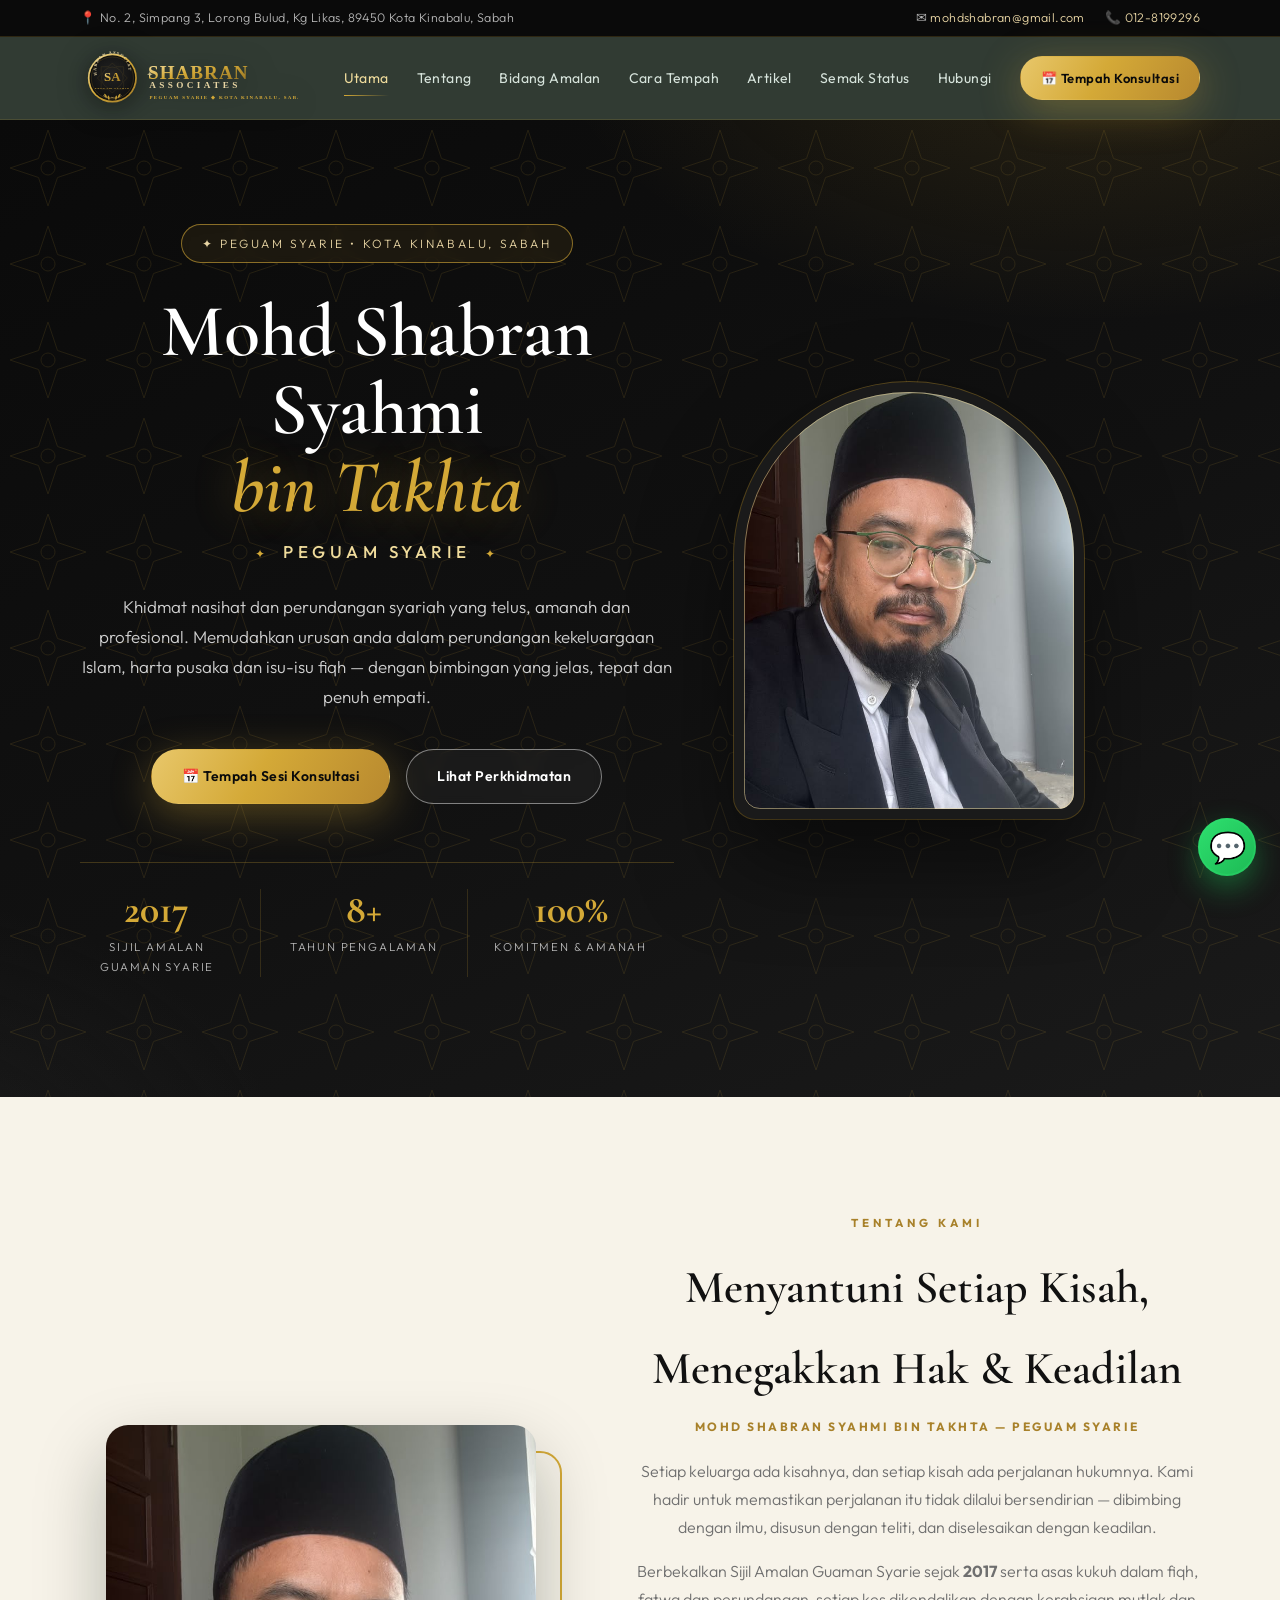
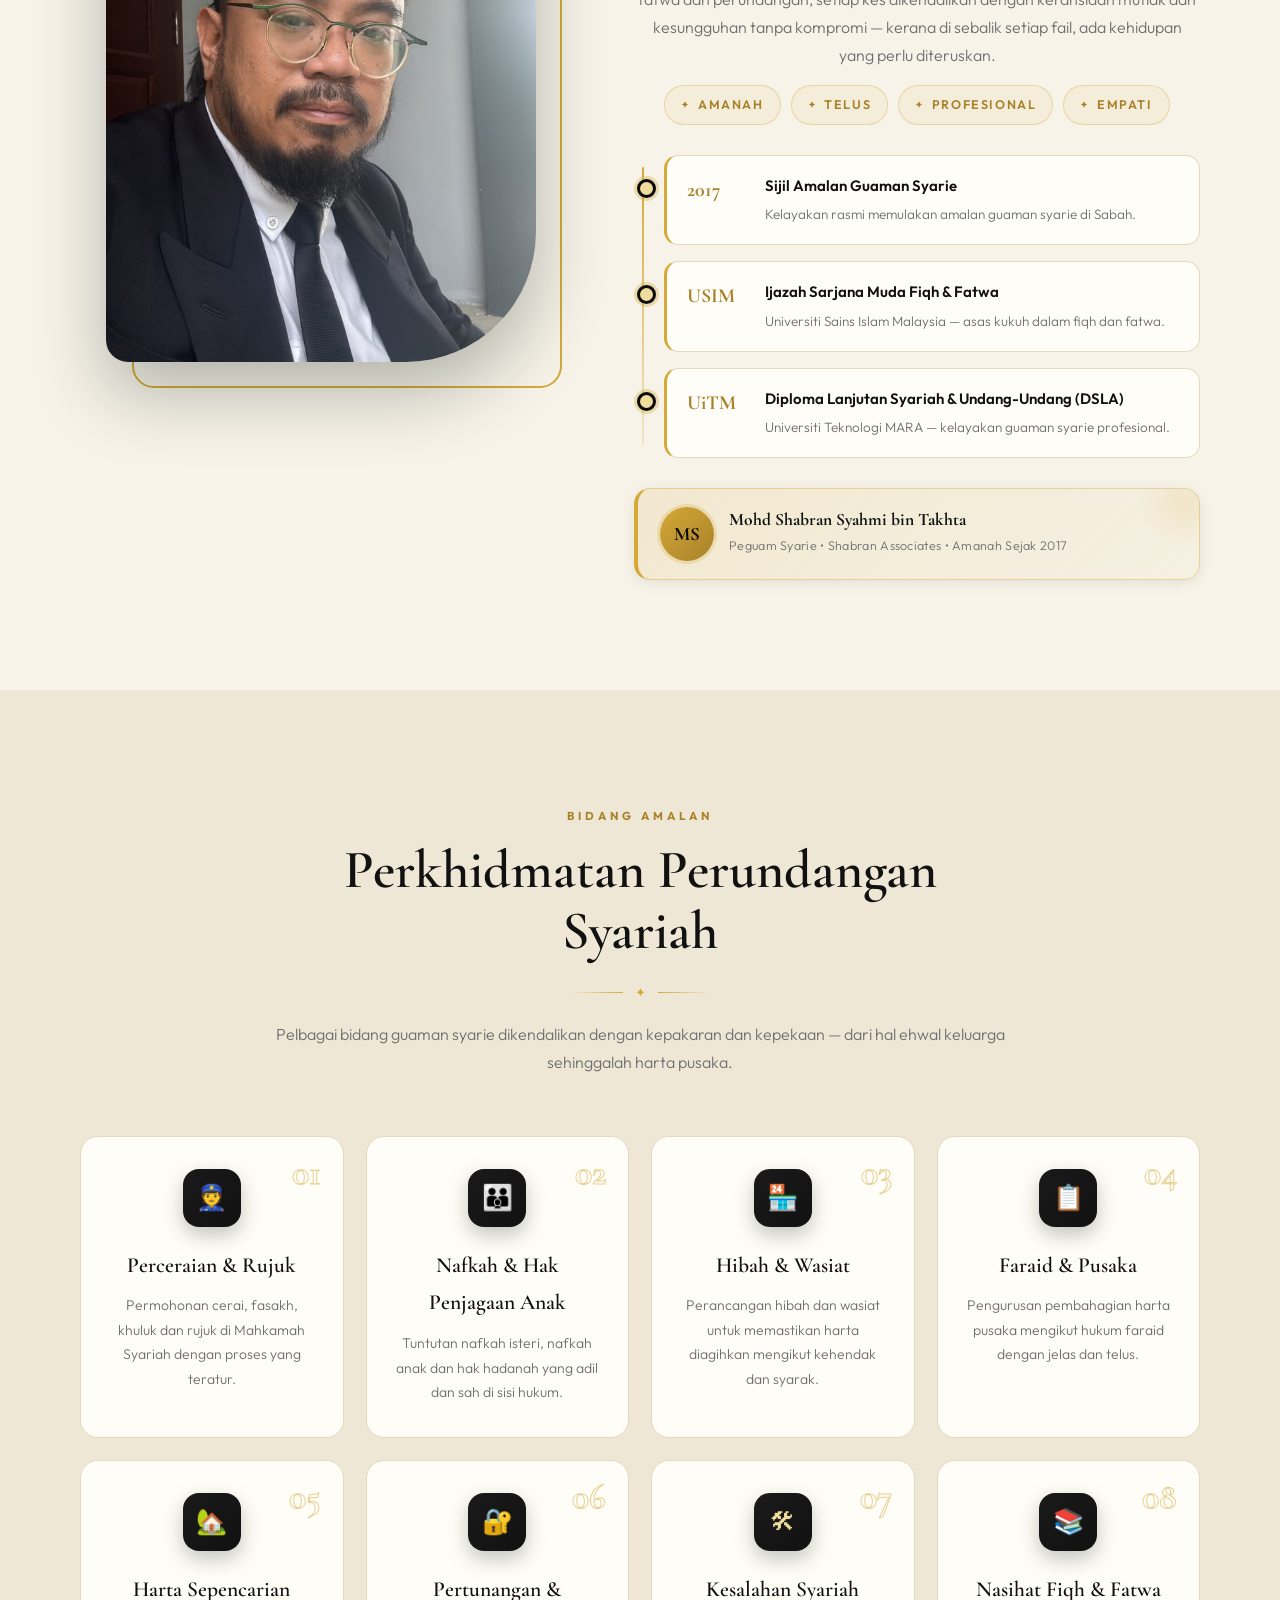
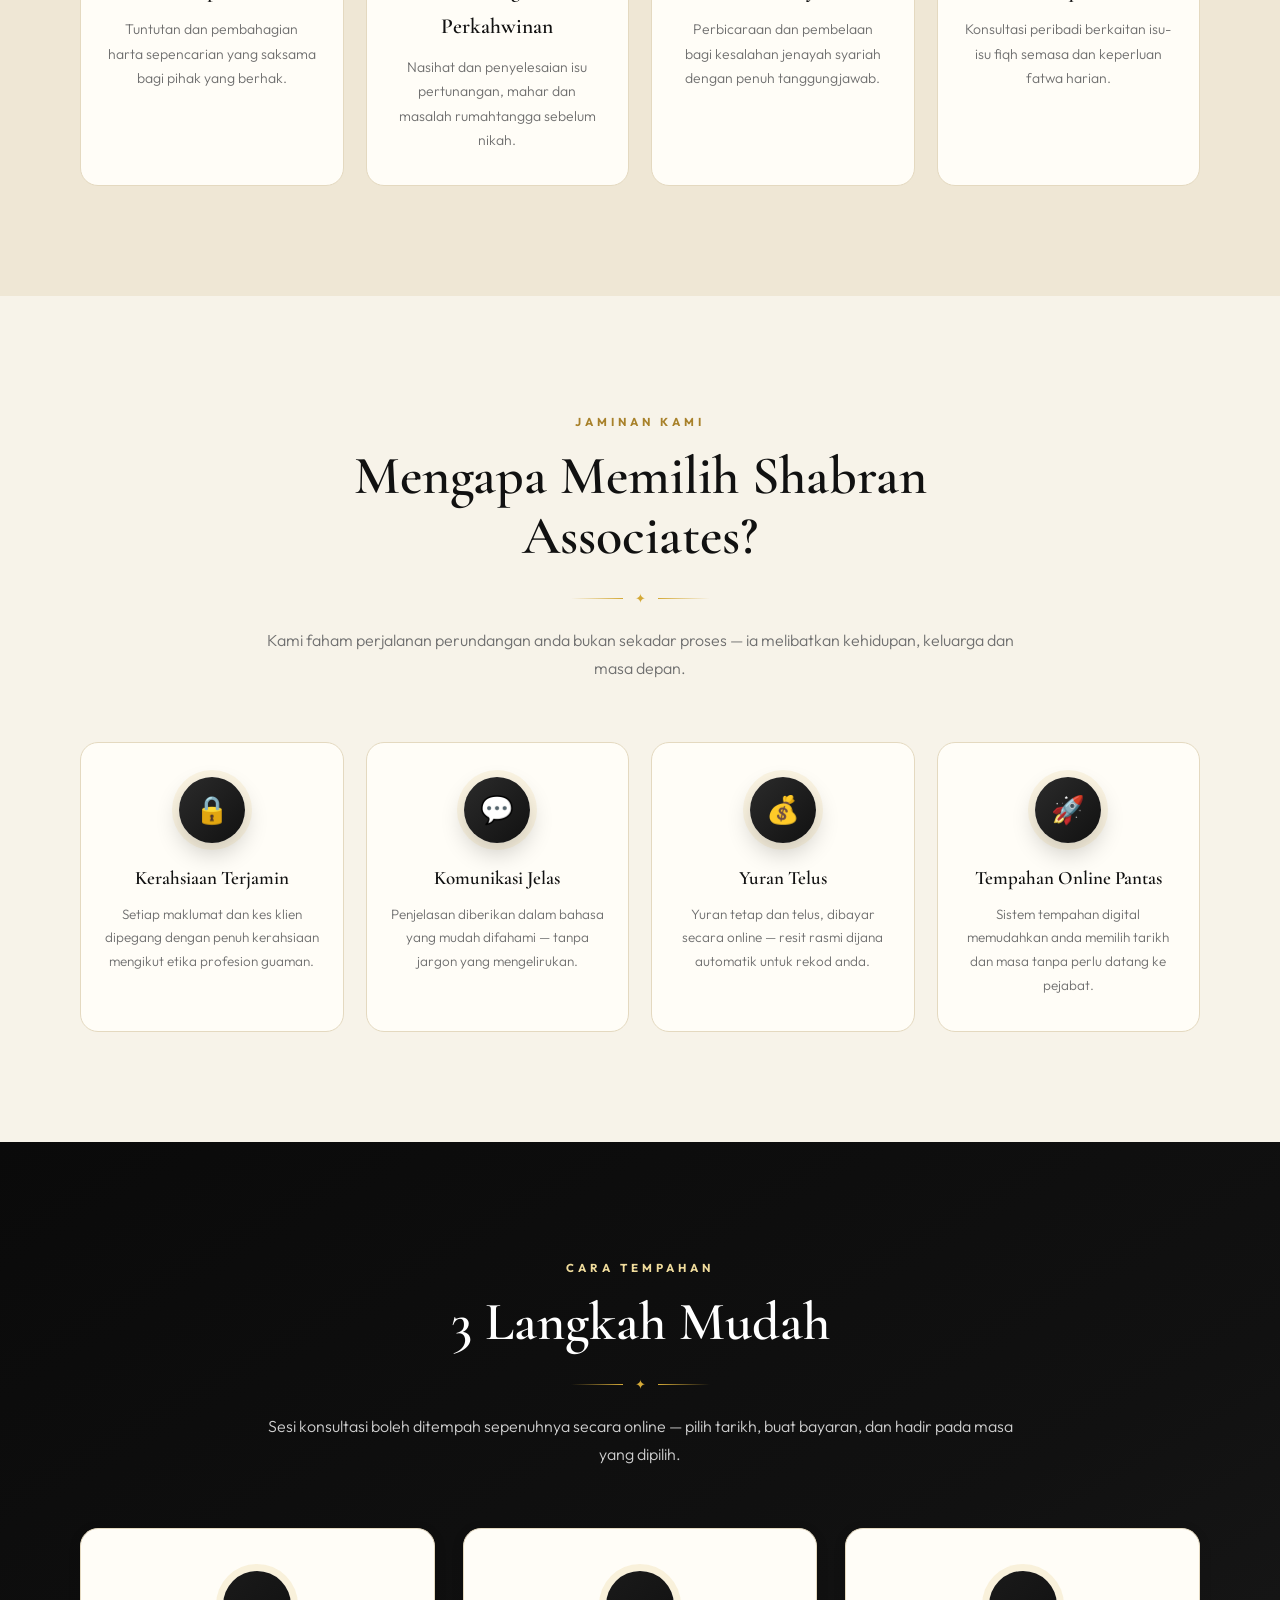
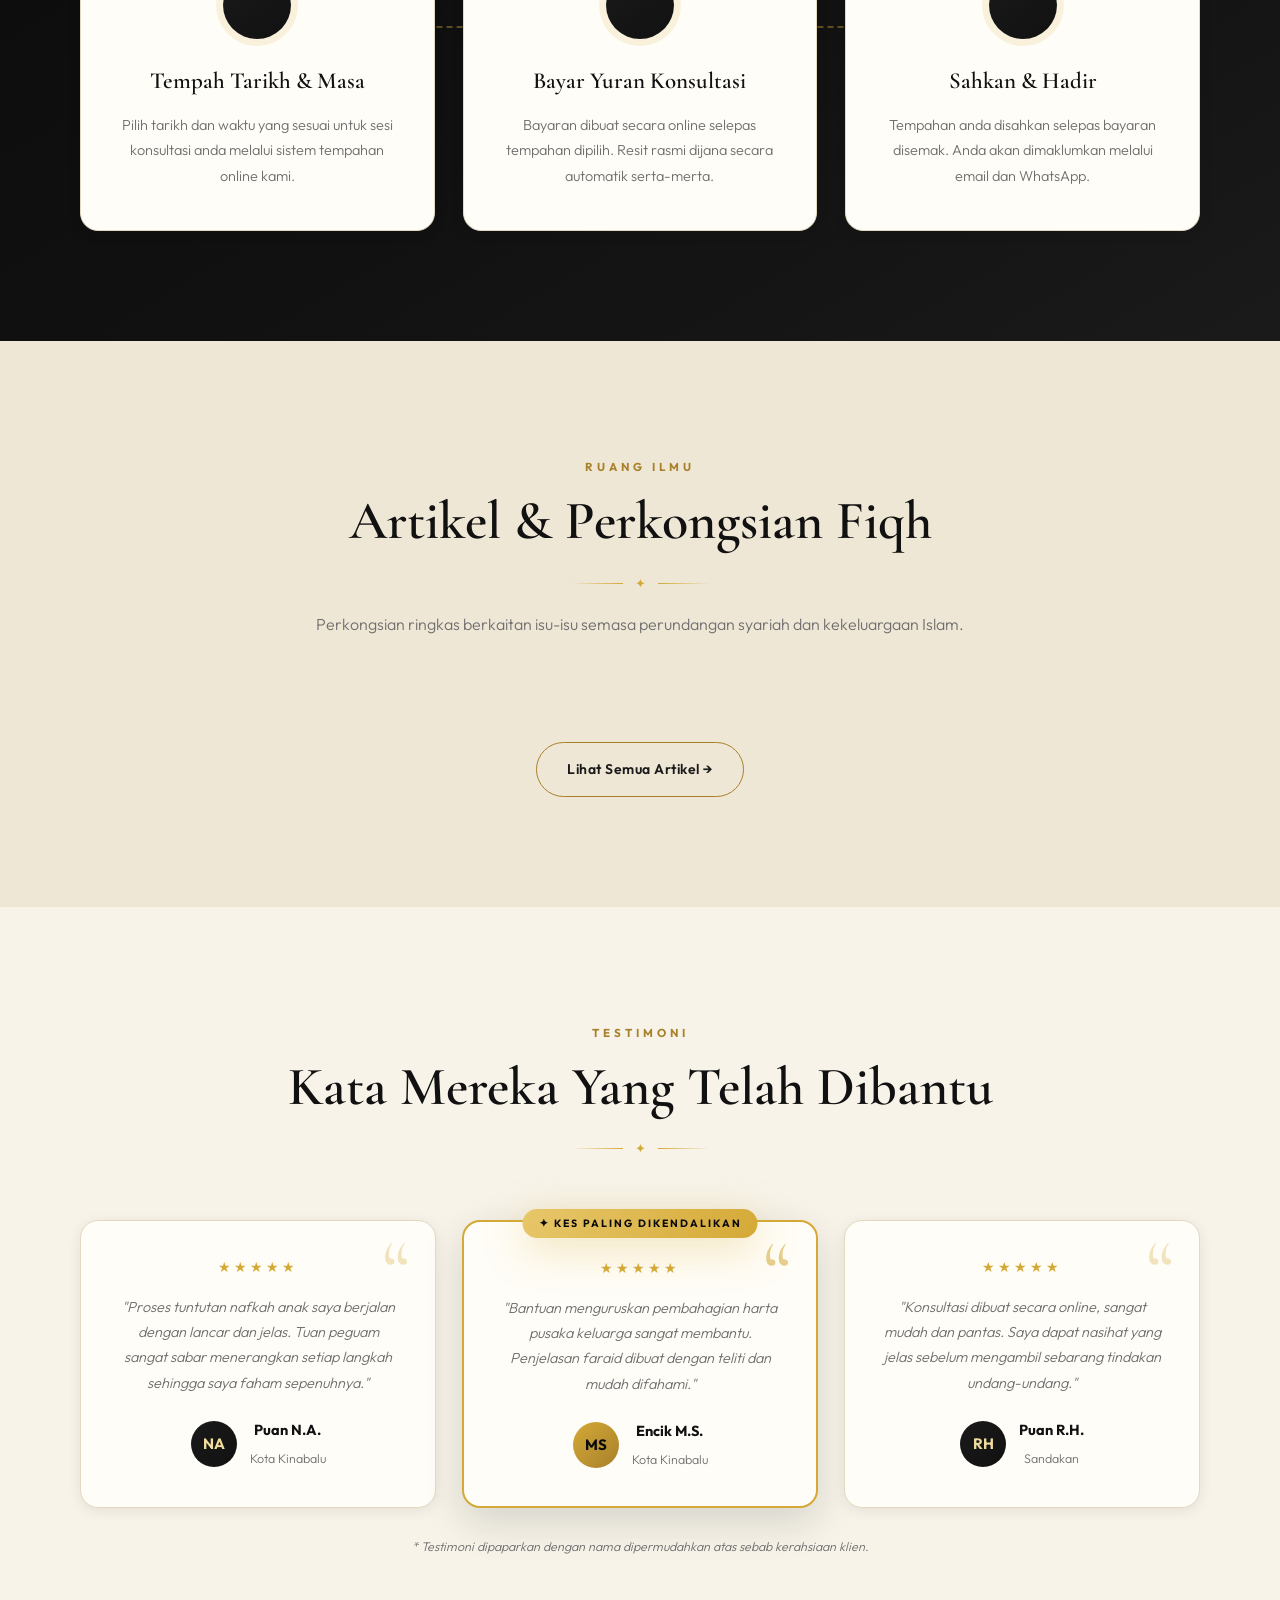
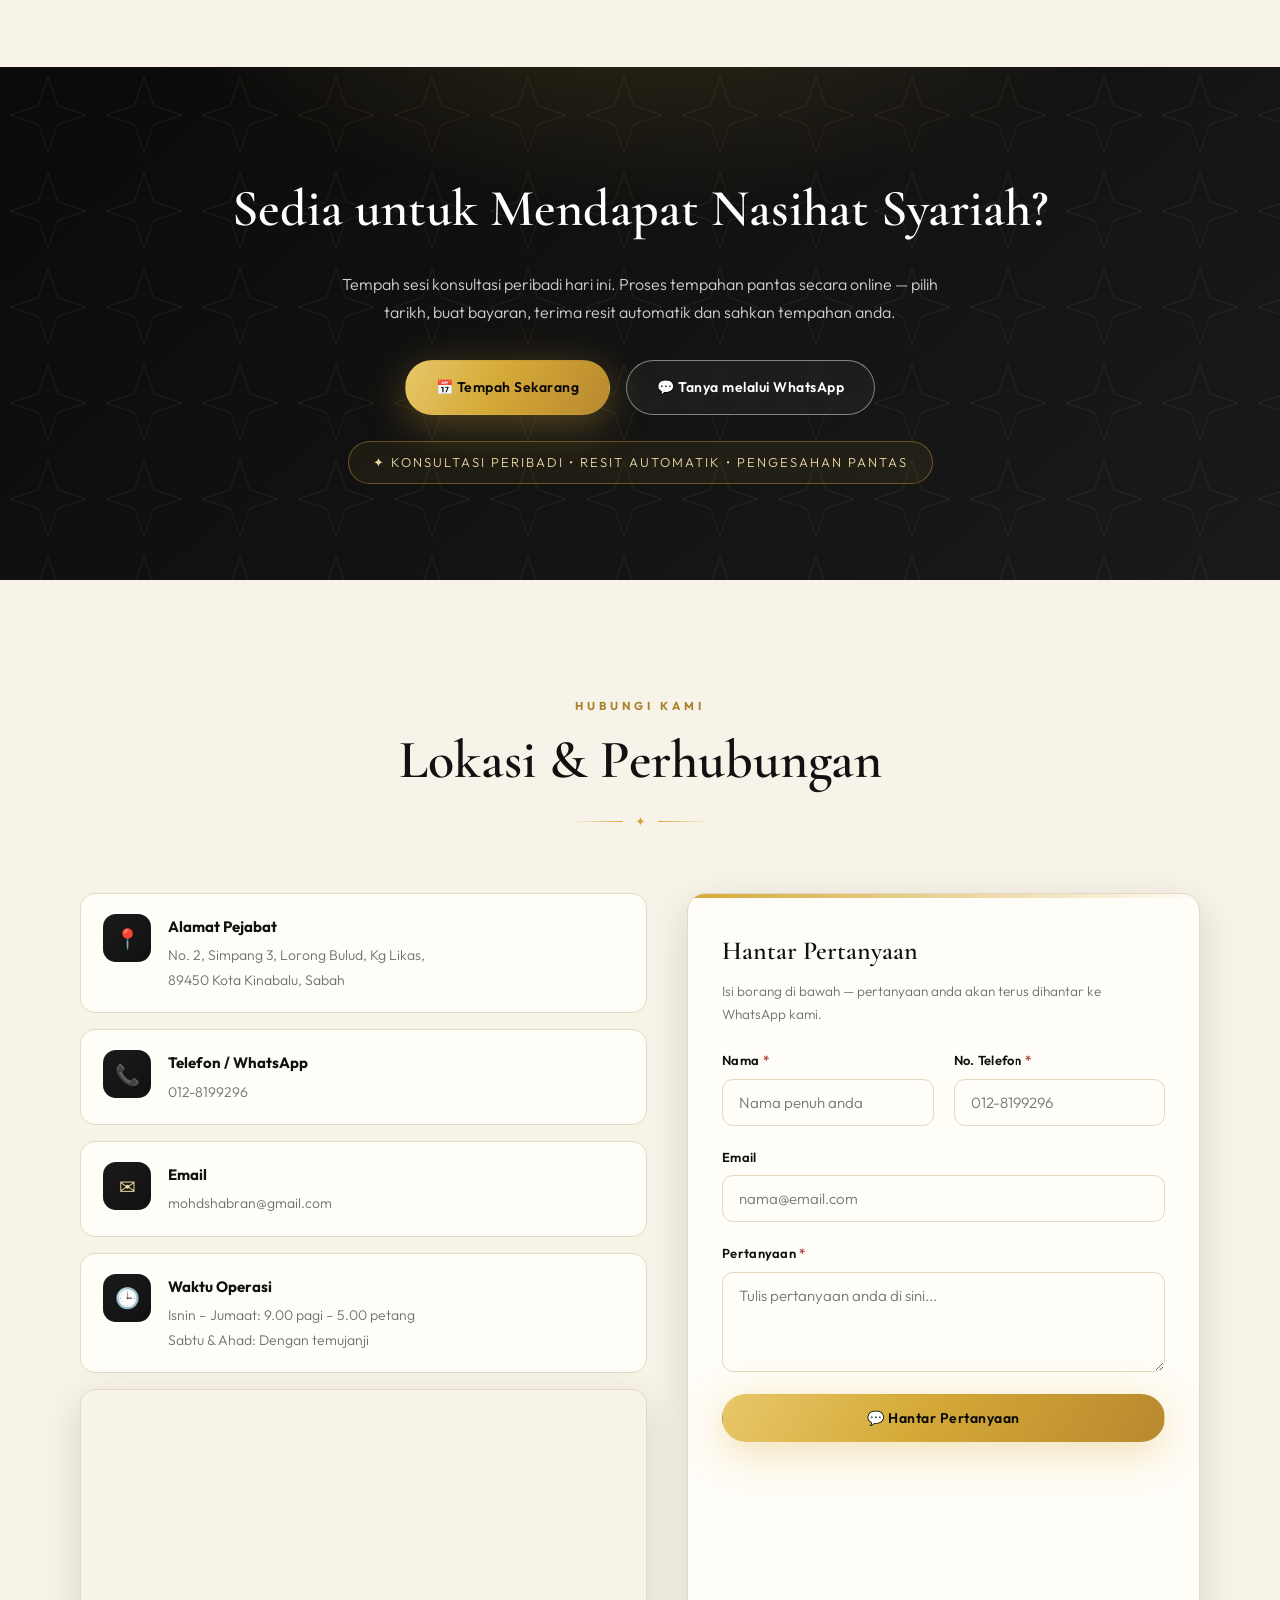
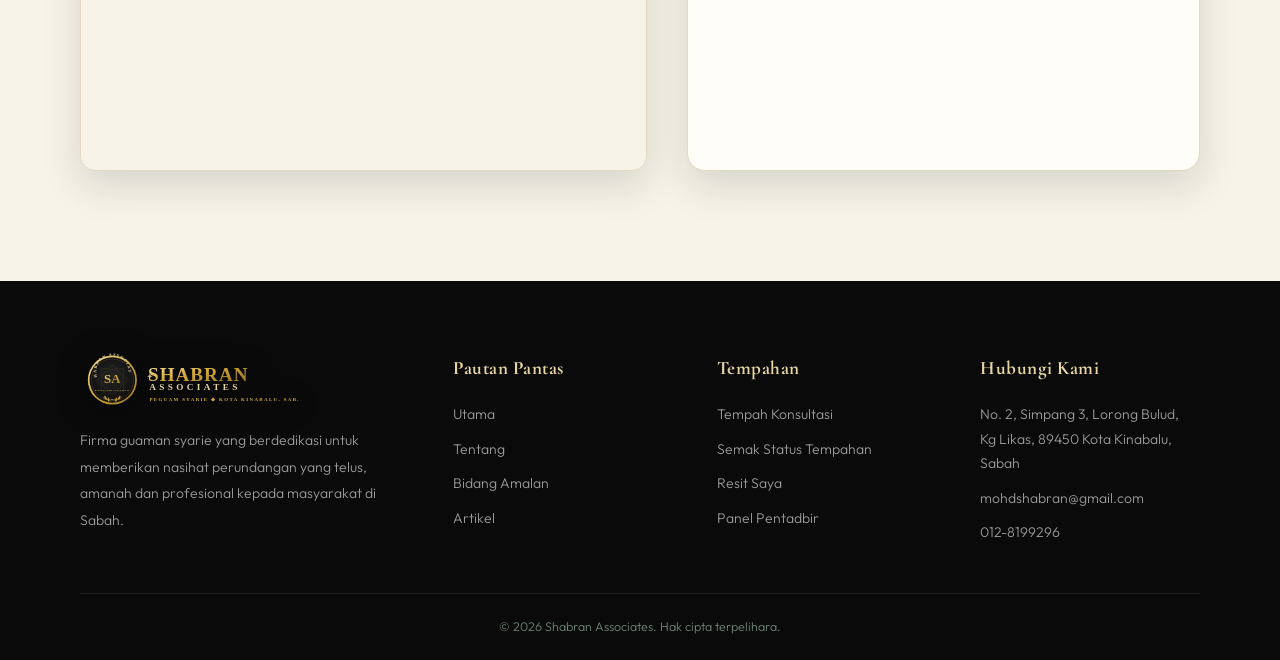
==== index.html @ 1b6da407 "Naikkan versi cache (?v=2045) semua halaman — paksa pelayar muat kod baru (upload gambar, dll)" ====
<!DOCTYPE html>
<html lang="ms">
<head>
<meta charset="UTF-8">
<meta name="viewport" content="width=device-width, initial-scale=1.0">
<title>Shabran Associates | Peguam Syarie Kota Kinabalu, Sabah</title>
<meta name="description" content="Shabran Associates — Firma Peguam Syarie di Kota Kinabalu, Sabah. Perkhidmatan perundangan syariah: perceraian, hibah, wasiat, faraid, harta sepencarian. Tempah sesi konsultasi online.">
<link rel="icon" type="image/svg+xml" href="images/logo.svg">
<link rel="preconnect" href="https://fonts.googleapis.com">
<link rel="preconnect" href="https://fonts.gstatic.com" crossorigin>
<link href="https://fonts.googleapis.com/css2?family=Cormorant+Garamond:ital,wght@0,500;0,600;0,700;1,500;1,600&family=Outfit:wght@200;300;400;500;600;700&display=swap" rel="stylesheet">
<link rel="stylesheet" href="css/style.css?v=2045">
</head>
<body>

<!-- ================= TOPBAR ================= -->
<div class="topbar">
  <div class="container">
    <span>&#128205; No. 2, Simpang 3, Lorong Bulud, Kg Likas, 89450 Kota Kinabalu, Sabah</span>
    <span class="tb-right">
      <span>&#9993; <a href="mailto:mohdshabran@gmail.com">mohdshabran@gmail.com</a></span>
      <span>&#128222; <a href="tel:0128199296">012-8199296</a></span>
    </span>
  </div>
</div>

<!-- ================= NAVBAR ================= -->
<nav class="nav" id="navbar">
  <div class="container">
    <a href="index.html" class="brand">
      <img class="brand-img" src="images/logo-full.svg" alt="Shabran Associates - Peguam Syarie">
    </a>
    <button class="nav-toggle" id="navToggle" aria-label="Menu">&#9776;</button>
    <div class="nav-links" id="navLinks">
      <a href="index.html" class="nav-link active">Utama</a>
      <a href="#tentang" class="nav-link">Tentang</a>
      <a href="#bidang" class="nav-link">Bidang Amalan</a>
      <a href="#cara" class="nav-link">Cara Tempah</a>
      <a href="blog.html" class="nav-link">Artikel</a>
      <a href="status.html" class="nav-link">Semak Status</a>
      <a href="#hubungi" class="nav-link">Hubungi</a>
      <a href="booking.html" class="btn btn-gold btn-sm">&#128197; Tempah Konsultasi</a>
    </div>
  </div>
</nav>

<!-- ================= HERO ================= -->
<header class="hero">
  <div class="container">
    <div class="hero-copy">
      <span class="hero-badge">&#10022; Peguam Syarie &bull; Kota Kinabalu, Sabah</span>
      <h1>Mohd Shabran Syahmi<br><span class="gold">bin Takhta</span></h1>
      <div class="role">Peguam Syarie</div>
      <p class="desc">Khidmat nasihat dan perundangan syariah yang telus, amanah dan profesional. Memudahkan urusan anda dalam perundangan kekeluargaan Islam, harta pusaka dan isu-isu fiqh — dengan bimbingan yang jelas, tepat dan penuh empati.</p>
      <div class="hero-cta">
        <a href="booking.html" class="btn btn-gold">&#128197; Tempah Sesi Konsultasi</a>
        <a href="#bidang" class="btn btn-outline">Lihat Perkhidmatan</a>
      </div>
      <div class="hero-stats">
        <div class="stat"><h3>2017</h3><p>Sijil Amalan Guaman Syarie</p></div>
        <div class="stat"><h3>8+</h3><p>Tahun Pengalaman</p></div>
        <div class="stat"><h3>100%</h3><p>Komitmen &amp; Amanah</p></div>
      </div>
    </div>
    <div class="hero-portrait">
      <div class="hero-glow"></div>
      <div class="portrait-frame">
        <img id="lawyerPhoto" data-img="photo" src="images/lawyer.jpg" alt="Mohd Shabran Syahmi bin Takhta, Peguam Syarie" onerror="this.style.display='none';document.getElementById('photoMono').style.display='grid'">
        <div class="monogram" id="photoMono" style="display:none;">SA</div>
      </div>
    </div>
  </div>
</header>

<!-- ================= TENTANG ================= -->
<section class="section" id="tentang">
  <div class="container">
    <div class="about-grid">
      <div class="about-photo reveal">
        <img id="lawyerPhoto2" data-img="photo2" src="images/lawyer.jpg" alt="Gambar Profesional Peguam Syarie" onerror="this.style.display='none';document.getElementById('photoMono2').style.display='grid'">
        <div class="monogram" id="photoMono2" style="display:none;position:absolute;inset:26px;place-items:center;background:var(--ivory-2);border-radius:22px 22px 130px 22px;z-index:2;overflow:hidden;">
          <img src="images/logo-full.svg" alt="Shabran Associates" style="width:78%;height:auto;opacity:.92">
        </div>
        <div class="frame"></div>
      </div>
      <div class="about-text reveal">
        <span class="eyebrow">Tentang Kami</span>
        <h2>Menyantuni Setiap Kisah,<br>Menegakkan Hak &amp; Keadilan</h2>
        <div class="role-line">Mohd Shabran Syahmi bin Takhta &mdash; Peguam Syarie</div>
        <p>Setiap keluarga ada kisahnya, dan setiap kisah ada perjalanan hukumnya. Kami hadir untuk memastikan perjalanan itu tidak dilalui bersendirian &mdash; dibimbing dengan ilmu, disusun dengan teliti, dan diselesaikan dengan keadilan.</p>
        <p>Berbekalkan Sijil Amalan Guaman Syarie sejak <b>2017</b> serta asas kukuh dalam fiqh, fatwa dan perundangan, setiap kes dikendalikan dengan kerahsiaan mutlak dan kesungguhan tanpa kompromi &mdash; kerana di sebalik setiap fail, ada kehidupan yang perlu diteruskan.</p>
        <div class="about-values">
          <span class="val">Amanah</span>
          <span class="val">Telus</span>
          <span class="val">Profesional</span>
          <span class="val">Empati</span>
        </div>
        <div class="cred-list">
          <div class="cred reveal">
            <span class="year">2017</span>
            <div><b>Sijil Amalan Guaman Syarie</b><span>Kelayakan rasmi memulakan amalan guaman syarie di Sabah.</span></div>
          </div>
          <div class="cred reveal">
            <span class="year">USIM</span>
            <div><b>Ijazah Sarjana Muda Fiqh &amp; Fatwa</b><span>Universiti Sains Islam Malaysia &mdash; asas kukuh dalam fiqh dan fatwa.</span></div>
          </div>
          <div class="cred reveal">
            <span class="year">UiTM</span>
            <div><b>Diploma Lanjutan Syariah &amp; Undang-Undang (DSLA)</b><span>Universiti Teknologi MARA &mdash; kelayakan guaman syarie profesional.</span></div>
          </div>
        </div>
        <div class="sign-line reveal">
          <span class="avatar">MS</span>
          <div>
            <b>Mohd Shabran Syahmi bin Takhta</b>
            <span>Peguam Syarie &bull; Shabran Associates &bull; Amanah Sejak 2017</span>
          </div>
        </div>
      </div>
    </div>
  </div>
</section>

<!-- ================= BIDANG AMALAN ================= -->
<section class="section section-alt" id="bidang">
  <div class="container">
    <div class="section-head reveal">
      <span class="eyebrow">Bidang Amalan</span>
      <h2>Perkhidmatan Perundangan Syariah</h2>
      <div class="ornament"><span class="ln"></span><span>&#10022;</span><span class="ln"></span></div>
      <p>Pelbagai bidang guaman syarie dikendalikan dengan kepakaran dan kepekaan — dari hal ehwal keluarga sehinggalah harta pusaka.</p>
    </div>
    <div class="areas-grid">
      <div class="area-card reveal">
        <span class="area-no">01</span>
        <div class="area-icon">&#128110;</div>
        <h3>Perceraian &amp; Rujuk</h3>
        <p>Permohonan cerai, fasakh, khuluk dan rujuk di Mahkamah Syariah dengan proses yang teratur.</p>
      </div>
      <div class="area-card reveal" data-delay="1">
        <span class="area-no">02</span>
        <div class="area-icon">&#128106;</div>
        <h3>Nafkah &amp; Hak Penjagaan Anak</h3>
        <p>Tuntutan nafkah isteri, nafkah anak dan hak hadanah yang adil dan sah di sisi hukum.</p>
      </div>
      <div class="area-card reveal" data-delay="2">
        <span class="area-no">03</span>
        <div class="area-icon">&#127978;</div>
        <h3>Hibah &amp; Wasiat</h3>
        <p>Perancangan hibah dan wasiat untuk memastikan harta diagihkan mengikut kehendak dan syarak.</p>
      </div>
      <div class="area-card reveal" data-delay="3">
        <span class="area-no">04</span>
        <div class="area-icon">&#128203;</div>
        <h3>Faraid &amp; Pusaka</h3>
        <p>Pengurusan pembahagian harta pusaka mengikut hukum faraid dengan jelas dan telus.</p>
      </div>
      <div class="area-card reveal">
        <span class="area-no">05</span>
        <div class="area-icon">&#127969;</div>
        <h3>Harta Sepencarian</h3>
        <p>Tuntutan dan pembahagian harta sepencarian yang saksama bagi pihak yang berhak.</p>
      </div>
      <div class="area-card reveal" data-delay="1">
        <span class="area-no">06</span>
        <div class="area-icon">&#128272;</div>
        <h3>Pertunangan &amp; Perkahwinan</h3>
        <p>Nasihat dan penyelesaian isu pertunangan, mahar dan masalah rumahtangga sebelum nikah.</p>
      </div>
      <div class="area-card reveal" data-delay="2">
        <span class="area-no">07</span>
        <div class="area-icon">&#128736;</div>
        <h3>Kesalahan Syariah</h3>
        <p>Perbicaraan dan pembelaan bagi kesalahan jenayah syariah dengan penuh tanggungjawab.</p>
      </div>
      <div class="area-card reveal" data-delay="3">
        <span class="area-no">08</span>
        <div class="area-icon">&#128218;</div>
        <h3>Nasihat Fiqh &amp; Fatwa</h3>
        <p>Konsultasi peribadi berkaitan isu-isu fiqh semasa dan keperluan fatwa harian.</p>
      </div>
    </div>
  </div>
</section>

<!-- ================= MENGAPA KAMI ================= -->
<section class="section" id="mengapa">
  <div class="container">
    <div class="section-head reveal">
      <span class="eyebrow">Jaminan Kami</span>
      <h2>Mengapa Memilih Shabran Associates?</h2>
      <div class="ornament"><span class="ln"></span><span>&#10022;</span><span class="ln"></span></div>
      <p>Kami faham perjalanan perundangan anda bukan sekadar proses — ia melibatkan kehidupan, keluarga dan masa depan.</p>
    </div>
    <div class="why-grid">
      <div class="why-item reveal">
        <div class="ic">&#128274;</div>
        <h3>Kerahsiaan Terjamin</h3>
        <p>Setiap maklumat dan kes klien dipegang dengan penuh kerahsiaan mengikut etika profesion guaman.</p>
      </div>
      <div class="why-item reveal" data-delay="1">
        <div class="ic">&#128172;</div>
        <h3>Komunikasi Jelas</h3>
        <p>Penjelasan diberikan dalam bahasa yang mudah difahami — tanpa jargon yang mengelirukan.</p>
      </div>
      <div class="why-item reveal" data-delay="2">
        <div class="ic">&#128176;</div>
        <h3>Yuran Telus</h3>
        <p>Yuran tetap dan telus, dibayar secara online &mdash; resit rasmi dijana automatik untuk rekod anda.</p>
      </div>
      <div class="why-item reveal" data-delay="3">
        <div class="ic">&#128640;</div>
        <h3>Tempahan Online Pantas</h3>
        <p>Sistem tempahan digital memudahkan anda memilih tarikh dan masa tanpa perlu datang ke pejabat.</p>
      </div>
    </div>
  </div>
</section>

<!-- ================= CARA TEMPAH ================= -->
<section class="section section-dark" id="cara">
  <div class="container">
    <div class="section-head reveal">
      <span class="eyebrow">Cara Tempahan</span>
      <h2>3 Langkah Mudah</h2>
      <div class="ornament"><span class="ln"></span><span>&#10022;</span><span class="ln"></span></div>
      <p>Sesi konsultasi boleh ditempah sepenuhnya secara online — pilih tarikh, buat bayaran, dan hadir pada masa yang dipilih.</p>
    </div>
    <div class="steps-grid">
      <div class="step-card reveal">
        <div class="num"></div>
        <h3>Tempah Tarikh &amp; Masa</h3>
        <p>Pilih tarikh dan waktu yang sesuai untuk sesi konsultasi anda melalui sistem tempahan online kami.</p>
      </div>
      <div class="step-card reveal" data-delay="1">
        <div class="num"></div>
        <h3>Bayar Yuran Konsultasi</h3>
        <p>Bayaran dibuat secara online selepas tempahan dipilih. Resit rasmi dijana secara automatik serta-merta.</p>
      </div>
      <div class="step-card reveal" data-delay="2">
        <div class="num"></div>
        <h3>Sahkan &amp; Hadir</h3>
        <p>Tempahan anda disahkan selepas bayaran disemak. Anda akan dimaklumkan melalui email dan WhatsApp.</p>
      </div>
    </div>
  </div>
</section>

<!-- ================= ARTIKEL ================= -->
<section class="section section-alt" id="artikel">
  <div class="container">
    <div class="section-head reveal">
      <span class="eyebrow">Ruang Ilmu</span>
      <h2>Artikel &amp; Perkongsian Fiqh</h2>
      <div class="ornament"><span class="ln"></span><span>&#10022;</span><span class="ln"></span></div>
      <p>Perkongsian ringkas berkaitan isu-isu semasa perundangan syariah dan kekeluargaan Islam.</p>
    </div>
    <div class="blog-grid" id="blogPreview"></div>
    <div style="text-align:center;margin-top:44px" class="reveal">
      <a href="blog.html" class="btn btn-ghost">Lihat Semua Artikel &#8594;</a>
    </div>
  </div>
</section>

<!-- ================= TESTIMONI ================= -->
<section class="section" id="testimoni">
  <div class="container">
    <div class="section-head reveal">
      <span class="eyebrow">Testimoni</span>
      <h2>Kata Mereka Yang Telah Dibantu</h2>
      <div class="ornament"><span class="ln"></span><span>&#10022;</span><span class="ln"></span></div>
    </div>
    <div class="testi-grid">
      <div class="testi-card reveal">
        <div class="stars">&#9733;&#9733;&#9733;&#9733;&#9733;</div>
        <p>"Proses tuntutan nafkah anak saya berjalan dengan lancar dan jelas. Tuan peguam sangat sabar menerangkan setiap langkah sehingga saya faham sepenuhnya."</p>
        <div class="testi-who"><span class="avatar">NA</span><div><b>Puan N.A.</b><span>Kota Kinabalu</span></div></div>
      </div>
      <div class="testi-card featured reveal" data-delay="1">
        <span class="badge-top">&#10022; Kes Paling Dikendalikan</span>
        <div class="stars">&#9733;&#9733;&#9733;&#9733;&#9733;</div>
        <p>"Bantuan menguruskan pembahagian harta pusaka keluarga sangat membantu. Penjelasan faraid dibuat dengan teliti dan mudah difahami."</p>
        <div class="testi-who"><span class="avatar">MS</span><div><b>Encik M.S.</b><span>Kota Kinabalu</span></div></div>
      </div>
      <div class="testi-card reveal" data-delay="2">
        <div class="stars">&#9733;&#9733;&#9733;&#9733;&#9733;</div>
        <p>"Konsultasi dibuat secara online, sangat mudah dan pantas. Saya dapat nasihat yang jelas sebelum mengambil sebarang tindakan undang-undang."</p>
        <div class="testi-who"><span class="avatar">RH</span><div><b>Puan R.H.</b><span>Sandakan</span></div></div>
      </div>
    </div>
    <p class="testi-note">* Testimoni dipaparkan dengan nama dipermudahkan atas sebab kerahsiaan klien.</p>
  </div>
</section>

<!-- ================= CTA ================= -->
<section class="cta-banner">
  <div class="container">
    <h2 class="reveal">Sedia untuk Mendapat Nasihat Syariah?</h2>
    <p class="reveal">Tempah sesi konsultasi peribadi hari ini. Proses tempahan pantas secara online &mdash; pilih tarikh, buat bayaran, terima resit automatik dan sahkan tempahan anda.</p>
    <div class="btn-wrap reveal">
      <a href="booking.html" class="btn btn-gold">&#128197; Tempah Sekarang</a>
      <a href="https://wa.me/60128199296" class="btn btn-outline" target="_blank" rel="noopener">&#128172; Tanya melalui WhatsApp</a>
    </div>
    <span class="fee-badge">&#10022; Konsultasi Peribadi &bull; Resit Automatik &bull; Pengesahan Pantas</span>
  </div>
</section>

<!-- ================= HUBUNGI ================= -->
<section class="section" id="hubungi">
  <div class="container">
    <div class="section-head reveal">
      <span class="eyebrow">Hubungi Kami</span>
      <h2>Lokasi &amp; Perhubungan</h2>
      <div class="ornament"><span class="ln"></span><span>&#10022;</span><span class="ln"></span></div>
    </div>
    <div class="contact-grid">
      <div class="contact-info reveal">
        <div class="info-card">
          <span class="ic">&#128205;</span>
          <div><b>Alamat Pejabat</b><p>No. 2, Simpang 3, Lorong Bulud, Kg Likas,<br>89450 Kota Kinabalu, Sabah</p></div>
        </div>
        <div class="info-card">
          <span class="ic">&#128222;</span>
          <div><b>Telefon / WhatsApp</b><p><a href="tel:0128199296">012-8199296</a></p></div>
        </div>
        <div class="info-card">
          <span class="ic">&#9993;</span>
          <div><b>Email</b><p><a href="mailto:mohdshabran@gmail.com">mohdshabran@gmail.com</a></p></div>
        </div>
        <div class="info-card">
          <span class="ic">&#128338;</span>
          <div><b>Waktu Operasi</b><p>Isnin &ndash; Jumaat: 9.00 pagi &ndash; 5.00 petang<br>Sabtu &amp; Ahad: Dengan temujanji</p></div>
        </div>
        <div class="map-frame" style="min-height:300px">
          <iframe src="https://www.google.com/maps?q=Lorong%20Bulud%20Kg%20Likas%2089450%20Kota%20Kinabalu%20Sabah&output=embed" loading="lazy" title="Lokasi Shabran Associates"></iframe>
        </div>
      </div>
      <div class="contact-form reveal">
        <h3>Hantar Pertanyaan</h3>
        <p class="sub">Isi borang di bawah — pertanyaan anda akan terus dihantar ke WhatsApp kami.</p>
        <form id="contactForm" novalidate>
          <div class="form-grid">
            <div class="form-group">
              <label>Nama <span class="req">*</span></label>
              <input type="text" class="form-control" id="cName" placeholder="Nama penuh anda">
              <span class="field-error">Sila isi nama.</span>
            </div>
            <div class="form-group">
              <label>No. Telefon <span class="req">*</span></label>
              <input type="tel" class="form-control" id="cPhone" placeholder="012-8199296">
              <span class="field-error">Sila isi nombor telefon.</span>
            </div>
            <div class="form-group full">
              <label>Email</label>
              <input type="email" class="form-control" id="cEmail" placeholder="nama@email.com">
            </div>
            <div class="form-group full">
              <label>Pertanyaan <span class="req">*</span></label>
              <textarea class="form-control" id="cMsg" placeholder="Tulis pertanyaan anda di sini..."></textarea>
              <span class="field-error">Sila tulis pertanyaan.</span>
            </div>
          </div>
          <button type="submit" class="btn btn-gold" style="width:100%;margin-top:22px">&#128172; Hantar Pertanyaan</button>
        </form>
      </div>
    </div>
  </div>
</section>

<!-- ================= FOOTER ================= -->
<footer class="footer">
  <div class="container">
    <div class="footer-grid">
      <div>
        <a href="index.html" class="brand">
          <img class="brand-img" src="images/logo-full.svg" alt="Shabran Associates - Peguam Syarie">
        </a>
        <p class="f-desc">Firma guaman syarie yang berdedikasi untuk memberikan nasihat perundangan yang telus, amanah dan profesional kepada masyarakat di Sabah.</p>
      </div>
      <div>
        <h4>Pautan Pantas</h4>
        <ul>
          <li><a href="index.html">Utama</a></li>
          <li><a href="index.html#tentang">Tentang</a></li>
          <li><a href="index.html#bidang">Bidang Amalan</a></li>
          <li><a href="blog.html">Artikel</a></li>
        </ul>
      </div>
      <div>
        <h4>Tempahan</h4>
        <ul>
          <li><a href="booking.html">Tempah Konsultasi</a></li>
          <li><a href="status.html">Semak Status Tempahan</a></li>
          <li><a href="receipt.html">Resit Saya</a></li>
          <li><a href="admin.html">Panel Pentadbir</a></li>
        </ul>
      </div>
      <div>
        <h4>Hubungi Kami</h4>
        <ul>
          <li>No. 2, Simpang 3, Lorong Bulud,<br>Kg Likas, 89450 Kota Kinabalu, Sabah</li>
          <li><a href="mailto:mohdshabran@gmail.com">mohdshabran@gmail.com</a></li>
          <li><a href="tel:0128199296">012-8199296</a></li>
        </ul>
      </div>
    </div>
    <div class="footer-bottom">
      &copy; <span id="year"></span> Shabran Associates. Hak cipta terpelihara.
    </div>
  </div>
</footer>

<a href="https://wa.me/60128199296?text=Assalamualaikum%2C%20saya%20ingin%20bertanya%20mengenai%20perkhidmatan%20Shabran%20Associates." class="wa-float" target="_blank" rel="noopener" title="WhatsApp kami">
  <span class="pulse"></span>&#128172;
</a>

<script src="js/config.js?v=2045"></script>
<script src="js/main.js?v=2045"></script>
<script src="js/blog.js?v=2045"></script>
</body>
</html>
---- css/style.css ----
﻿/* ============================================================
   SHABRAN ASSOCIATES — Peguam Syarie
   Gaya: MODEN & MEWAH
   Emerald gelap + emas murni + gading, tipografi serif mewah
   ============================================================ */

:root {
  --night: #0a0a0a;
  --deep: #111111;
  --forest: #1a1a1a;
  --emerald: #232323;
  --gold: #d4a937;
  --gold-deep: #a8812a;
  --gold-light: #f0dc9c;
  --champagne: #e8d5a4;
  --ivory: #f7f3e9;
  --ivory-2: #efe7d5;
  --paper: #fffdf7;
  --ink: #16211b;
  --ink-soft: #6f6f6f;
  --red: #b3423c;
  --green-ok: #2e7d4f;
  --line: #e4d9c0;
  --shadow-sm: 0 3px 14px rgba(5, 19, 12, .08);
  --shadow-md: 0 14px 40px rgba(5, 19, 12, .14);
  --shadow-lg: 0 30px 70px rgba(5, 19, 12, .28);
  --glow-gold: 0 10px 40px rgba(212, 169, 55, .35);
  --radius: 18px;
  --serif: "Cormorant Garamond", Georgia, "Times New Roman", serif;
  --sans: "Outfit", "Segoe UI", Arial, sans-serif;
  --nav-h: 76px;
}

* { margin: 0; padding: 0; box-sizing: border-box; }

html { scroll-behavior: smooth; }

body {
  font-family: var(--sans);
  color: var(--ink);
  background: var(--ivory);
  line-height: 1.75;
  font-size: 16px;
  font-weight: 300;
  -webkit-font-smoothing: antialiased;
  -webkit-text-size-adjust: 100%;
  text-size-adjust: 100%;
  -webkit-tap-highlight-color: transparent;
}

img { max-width: 100%; display: block; }
a { text-decoration: none; color: inherit; }
ul { list-style: none; }
button { font-family: inherit; cursor: pointer; }
input, select, textarea { font-family: inherit; font-size: 15px; }

.container { width: min(1120px, 92%); margin: 0 auto; }
h1, h2, h3, .serif { font-family: var(--serif); }
::selection { background: var(--gold); color: var(--night); }

/* ---------------- Butang ---------------- */
.btn {
  display: inline-flex; align-items: center; justify-content: center; gap: 9px;
  padding: 14px 30px; border-radius: 999px; font-weight: 600; font-size: 14px;
  letter-spacing: .5px; border: 1.5px solid transparent; transition: all .3s; white-space: nowrap;
  position: relative; overflow: hidden;
}
.btn-gold {
  background: linear-gradient(120deg, #e8c76a, var(--gold) 45%, #b8892f);
  color: var(--night); box-shadow: var(--glow-gold);
}
.btn-gold:hover { transform: translateY(-3px); box-shadow: 0 16px 50px rgba(212,169,55,.5); }
.btn-gold::after {
  content: ""; position: absolute; top: 0; left: -80%; width: 50%; height: 100%;
  background: linear-gradient(100deg, transparent, rgba(255,255,255,.45), transparent);
  transform: skewX(-20deg); transition: left .5s;
}
.btn-gold:hover::after { left: 130%; }
.btn-outline { border-color: rgba(255,255,255,.45); color: #fff; background: rgba(255,255,255,.04); backdrop-filter: blur(4px); -webkit-backdrop-filter: blur(4px); }
.btn-outline:hover { background: rgba(255,255,255,.12); border-color: var(--gold); color: var(--gold-light); }
.btn-dark { background: var(--night); color: var(--gold-light); }
.btn-dark:hover { background: var(--forest); transform: translateY(-2px); }
.btn-ghost { border-color: var(--gold-deep); color: var(--forest); background: transparent; }
.btn-ghost:hover { background: var(--forest); color: var(--gold-light); border-color: var(--forest); }
.btn-ivory { background: var(--paper); color: var(--forest); box-shadow: var(--shadow-sm); }
.btn-ivory:hover { transform: translateY(-2px); box-shadow: var(--shadow-md); }
.btn-sm { padding: 10px 20px; font-size: 13px; }
.btn:disabled { opacity: .5; cursor: not-allowed; transform: none !important; }

/* ---------------- Topbar ---------------- */
.topbar {
  background: var(--night);
  color: #b5b5b5;
  font-size: 12.5px;
  letter-spacing: .4px;
  border-bottom: 1px solid rgba(212, 169, 55, .18);
}
.topbar .container { display: flex; justify-content: space-between; align-items: center; gap: 14px; padding: 7px 0; flex-wrap: wrap; }
.topbar a { color: var(--champagne); transition: color .2s; }
.topbar a:hover { color: #fff; }
.topbar .tb-right { display: flex; gap: 20px; align-items: center; }

/* ---------------- Navbar ---------------- */
.nav {
  position: sticky; top: 0; z-index: 900;
  background: rgba(5, 19, 12, .82);
  backdrop-filter: blur(14px);
  -webkit-backdrop-filter: blur(14px);
  border-bottom: 1px solid rgba(212, 169, 55, .16);
  transition: box-shadow .3s, background .3s;
}
.nav.scrolled { background: rgba(5, 19, 12, .95); box-shadow: 0 10px 40px rgba(0,0,0,.45); }
.nav .container { display: flex; align-items: center; justify-content: space-between; padding: 12px 0; gap: 18px; }

.brand { display: flex; align-items: center; gap: 13px; color: #fff; }
.brand-img { height: 58px; width: auto; display: block; filter: drop-shadow(0 4px 14px rgba(0,0,0,.5)); }
.brand-img:hover { opacity: .92; }
.brand-logo {
  width: 60px; height: 60px; border-radius: 50%;
  background: linear-gradient(135deg, #f0dc9c, var(--gold) 50%, #9c7728);
  display: grid; place-items: center;
  font-family: var(--serif); font-size: 26px; font-weight: 700; color: var(--night);
  box-shadow: 0 0 0 2px rgba(212,169,55,.5), 0 6px 18px rgba(212,169,55,.35);
  overflow: hidden; flex-shrink: 0;
}
.brand-logo img { width: 100%; height: 100%; object-fit: cover; border-radius: 50%; display: block; }
.brand-name { font-family: var(--serif); font-size: 25px; line-height: 1.1; letter-spacing: .5px; }
.brand-sub { font-size: 11.5px; letter-spacing: 3px; text-transform: uppercase; color: var(--champagne); font-weight: 500; }

.nav-links { display: flex; align-items: center; gap: 28px; }
.nav-links a.nav-link {
  color: #d7e4dc; font-size: 14px; letter-spacing: .4px; position: relative; padding: 4px 0; font-weight: 400;
}
.nav-links a.nav-link::after {
  content: ""; position: absolute; left: 0; bottom: -2px; height: 1.5px; width: 0;
  background: linear-gradient(90deg, var(--gold), transparent); transition: width .3s;
}
.nav-links a.nav-link:hover, .nav-links a.nav-link.active { color: var(--gold-light); }
.nav-links a.nav-link:hover::after, .nav-links a.nav-link.active::after { width: 100%; }
.nav-toggle { display: none; background: none; border: none; color: #fff; font-size: 26px; line-height: 1; }

/* ---------------- Hero cinematic ---------------- */
.hero {
  position: relative; overflow: hidden;
  background:
    radial-gradient(900px 500px at 85% -10%, rgba(212, 169, 55, .14), transparent 60%),
    radial-gradient(700px 500px at -10% 110%, rgba(35, 35, 35, .55), transparent 60%),
    linear-gradient(155deg, var(--night) 0%, var(--deep) 55%, var(--forest) 100%);
  color: #fff;
}
.hero::before {
  content: ""; position: absolute; inset: 0; opacity: .12; pointer-events: none;
  background-image: url("data:image/svg+xml,%3Csvg width='96' height='96' viewBox='0 0 96 96' xmlns='http://www.w3.org/2000/svg'%3E%3Cg fill='none' stroke='%23d4a937' stroke-width='1'%3E%3Cpath d='M48 10l9.5 28.5L86 48l-28.5 9.5L48 86l-9.5-28.5L10 48l28.5-9.5z'/%3E%3Ccircle cx='48' cy='48' r='7'/%3E%3C/g%3E%3C/svg%3E");
}
.hero .container {
  position: relative; display: grid; grid-template-columns: 1.12fr .88fr;
  gap: 60px; align-items: center; padding: 104px 0 120px;
}
.hero-copy { text-align: center; }
.hero-badge {
  display: inline-flex; align-items: center; gap: 10px;
  border: 1px solid rgba(212,169,55,.6); color: var(--champagne);
  padding: 8px 20px; border-radius: 999px; font-size: 12px; letter-spacing: 2.6px;
  text-transform: uppercase; background: rgba(212,169,55,.08); margin: 0 auto 30px;
  backdrop-filter: blur(4px); -webkit-backdrop-filter: blur(4px);
}
.hero h1 {
  font-size: clamp(46px, 5.8vw, 78px); line-height: 1.05; font-weight: 600; margin-bottom: 10px;
}
.hero h1 .gold { color: var(--gold); font-style: italic; text-shadow: 0 0 40px rgba(212,169,55,.35); }
.hero .role {
  font-size: 17px; color: var(--gold-light); letter-spacing: 4.5px; text-transform: uppercase;
  margin-bottom: 26px; font-weight: 500;
}
.hero .role::before, .hero .role::after {
  content: "✦"; color: var(--gold); margin: 0 14px; font-size: 12px; vertical-align: middle;
}
.hero p.desc { max-width: 600px; margin: 0 auto 38px; color: #d0d0d0; font-size: 17px; font-weight: 300; }
.hero-cta { display: flex; gap: 16px; flex-wrap: wrap; justify-content: center; }

.hero-stats {
  display: flex; gap: 0; margin-top: 58px; border-top: 1px solid rgba(212,169,55,.25); padding-top: 26px;
}
.stat { flex: 1; padding: 0 26px; border-right: 1px solid rgba(212,169,55,.18); text-align: center; }
.stat:first-child { padding-left: 0; }
.stat:last-child { border-right: none; }
.stat h3 { font-size: 40px; color: var(--gold); line-height: 1; font-weight: 700; }
.stat p { font-size: 11.5px; letter-spacing: 1.8px; text-transform: uppercase; color: #b5b5b5; margin-top: 8px; }

.hero-portrait { position: relative; justify-self: center; }
.portrait-frame {
  width: min(350px, 100%); aspect-ratio: 4/5;
  border-radius: 240px 240px 30px 30px;
  overflow: hidden;
  position: relative;
  background: var(--forest);
  padding: 10px;
  box-shadow: 0 40px 90px rgba(0,0,0,.5), 0 0 0 1px rgba(212,169,55,.4);
}
.portrait-frame::before {
  content: ""; position: absolute; inset: 10px; z-index: 2; pointer-events: none;
  border-radius: 232px 232px 22px 22px;
  border: 1px solid rgba(240, 220, 156, .5);
}
.portrait-frame img { width: 100%; height: 100%; object-fit: cover; border-radius: 230px 230px 22px 22px; }
.portrait-frame .monogram {
  position: absolute; inset: 10px; display: grid; place-items: center;
  font-family: var(--serif); font-size: 70px; color: var(--champagne); background: var(--forest);
  border-radius: 230px 230px 22px 22px;
}
.hero-glow {
  position: absolute; inset: -40px; z-index: -1;
  background: radial-gradient(closest-side, rgba(212,169,55,.28), transparent);
  filter: blur(40px);
}

/* Cincin orbit berputar (dibuang - mod statik) */
/* Teks bulat berputar (dibuang - mod statik) */
.portrait-frame { z-index: 1; }

/* ---------------- Marquee (dibuang - mod statik) ---------------- */

/* ---------------- Seksi ---------------- */
.section { padding: 110px 0; position: relative; }
.section-alt { background: var(--ivory-2); }
.section-dark {
  background: linear-gradient(150deg, var(--night), var(--deep) 60%, var(--forest));
  color: #fff;
}
.section-head { text-align: center; max-width: 760px; margin: 0 auto 60px; }
.eyebrow {
  display: inline-block; color: var(--gold-deep); font-size: 11.5px; font-weight: 700;
  letter-spacing: 4px; text-transform: uppercase; margin-bottom: 14px;
}
.section-dark .eyebrow { color: var(--gold-light); }
.section-head h2 { font-size: clamp(36px, 4.6vw, 54px); color: var(--deep); line-height: 1.12; font-weight: 600; }
.section-dark .section-head h2 { color: #fff; }
.section-head p { color: var(--ink-soft); margin-top: 16px; font-size: 16px; }
.section-dark .section-head p { color: #cfcfcf; }
.ornament {
  display: flex; align-items: center; justify-content: center; gap: 12px; margin-top: 20px;
}
.ornament .ln { width: 52px; height: 1px; background: linear-gradient(90deg, transparent, var(--gold)); }
.ornament .ln:last-child { background: linear-gradient(90deg, var(--gold), transparent); }
.ornament span { color: var(--gold); font-size: 13px; }

/* ---------------- Tentang ---------------- */
.about-grid { display: grid; grid-template-columns: .92fr 1.08fr; gap: 72px; align-items: center; }
.about-photo { position: relative; max-width: 430px; margin: 0 auto; }
.about-photo img {
  border-radius: 22px 22px 130px 22px; box-shadow: var(--shadow-lg);
  aspect-ratio: 4/5; object-fit: cover; width: 100%;
}
.about-photo .frame {
  position: absolute; inset: 26px -26px -26px 26px; border: 2px solid var(--gold);
  border-radius: 130px 22px 22px 22px; z-index: -1;
}
.about-text { text-align: center; }
.about-text .role-line { color: var(--gold-deep); font-weight: 700; letter-spacing: 2.5px; text-transform: uppercase; font-size: 12px; margin-bottom: 20px; }
.about-text h2 { font-size: clamp(32px, 3.8vw, 46px); color: var(--deep); margin-bottom: 8px; font-weight: 600; }
.about-text p { color: var(--ink-soft); margin: 0 auto 16px; max-width: 620px; }
.about-values { display: flex; flex-wrap: wrap; gap: 10px; margin: 6px 0 4px; justify-content: center; }
.cred, .sign-line { text-align: left; }
.about-values .val {
  font-size: 12.5px; font-weight: 600; letter-spacing: 1.6px; text-transform: uppercase;
  color: var(--gold-deep); background: rgba(212,169,55,.08);
  border: 1px solid rgba(212,169,55,.35); border-radius: 999px; padding: 8px 16px;
  display: inline-flex; align-items: center; gap: 7px; transition: all .3s;
}
.about-values .val::before { content: "\2726"; font-size: 9px; }
.about-values .val:hover { background: rgba(212,169,55,.18); transform: translateY(-2px); box-shadow: var(--shadow-sm); }

.cred-list { position: relative; margin-top: 30px; padding-left: 30px; display: grid; gap: 16px; }
.cred-list::before {
  content: ""; position: absolute; left: 8px; top: 12px; bottom: 12px; width: 2px;
  background: linear-gradient(180deg, var(--gold), rgba(212,169,55,.18)); border-radius: 2px;
}
.cred {
  position: relative; display: flex; gap: 18px; align-items: flex-start;
  background: var(--paper); border: 1px solid var(--line); border-left: 3px solid var(--gold);
  border-radius: 14px; padding: 17px 20px; transition: transform .3s, box-shadow .3s;
}
.cred::before {
  content: ""; position: absolute; left: -30px; top: 23px; width: 13px; height: 13px;
  border-radius: 50%; background: var(--gold-light); border: 3px solid var(--night);
  box-shadow: 0 0 0 3px rgba(212,169,55,.35);
}
.cred:hover { transform: translateX(6px); box-shadow: var(--shadow-md); }
.cred .year {
  font-family: var(--serif); font-size: 20px; font-weight: 700; color: var(--gold-deep);
  min-width: 60px;
}
.cred b { color: var(--deep); display: block; font-size: 15px; font-weight: 600; }
.cred span { font-size: 13.5px; color: var(--ink-soft); }

/* ---------------- Bidang amalan ---------------- */
.areas-grid { display: grid; grid-template-columns: repeat(4, 1fr); gap: 22px; }
.area-card {
  background: var(--paper); border: 1px solid var(--line); border-radius: var(--radius);
  padding: 32px 26px; transition: all .35s; position: relative; overflow: hidden; text-align: center;
}
.area-card::before {
  content: ""; position: absolute; inset: 0 0 auto 0; height: 3px;
  background: linear-gradient(90deg, var(--gold), var(--gold-deep)); opacity: 0; transition: opacity .35s;
}
.area-card::after {
  content: ""; position: absolute; right: -34px; top: -34px; width: 110px; height: 110px;
  border-radius: 50%; background: radial-gradient(closest-side, rgba(212,169,55,.1), transparent); opacity: 0; transition: opacity .35s;
}
.area-card:hover { transform: translateY(-8px); box-shadow: var(--shadow-md); border-color: rgba(212,169,55,.5); }
.area-card:hover::before, .area-card:hover::after { opacity: 1; }
.area-icon {
  width: 58px; height: 58px; border-radius: 16px; margin: 0 auto 20px;
  background: linear-gradient(135deg, var(--forest), var(--deep));
  color: var(--gold-light); display: grid; place-items: center; font-size: 25px;
  box-shadow: 0 8px 20px rgba(10,31,20,.25);
}
.area-card h3 { font-size: 21.5px; color: var(--deep); margin-bottom: 9px; font-weight: 600; }
.area-card p { font-size: 14px; color: var(--ink-soft); font-weight: 300; }
.area-card .area-no {
  position: absolute; top: 18px; right: 22px;
  font-family: var(--serif); font-size: 36px; font-weight: 700; line-height: 1;
  color: transparent; -webkit-text-stroke: 1px rgba(212, 169, 55, .55);
  transition: all .35s; pointer-events: none;
}
.area-card:hover .area-no { -webkit-text-stroke: 1.5px rgba(212, 169, 55, .9); transform: scale(1.08); }

/* ---------------- Mengapa pilih kami ---------------- */
.why-grid { display: grid; grid-template-columns: repeat(4, 1fr); gap: 22px; }
.why-item {
  text-align: center; padding: 34px 22px; background: var(--paper);
  border: 1px solid var(--line); border-radius: var(--radius); transition: all .35s;
}
.why-item:hover { transform: translateY(-6px); box-shadow: var(--shadow-md); border-color: rgba(212,169,55,.5); }
.why-item .ic {
  width: 66px; height: 66px; margin: 0 auto 18px; border-radius: 50%;
  background: linear-gradient(135deg, #2b2b2b, #111); color: var(--gold);
  display: grid; place-items: center; font-size: 27px;
  box-shadow: 0 0 0 7px rgba(212,169,55,.1), 0 10px 24px rgba(0,0,0,.2);
}
.why-item h3 { font-size: 19px; color: var(--deep); margin-bottom: 9px; font-weight: 600; }
.why-item p { font-size: 13.5px; color: var(--ink-soft); }

/* ---------------- Tandatangan peguam ---------------- */
.sign-line {
  display: flex; align-items: center; gap: 15px; margin-top: 30px;
  padding: 18px 22px; border-radius: 16px;
  background: linear-gradient(135deg, rgba(212,169,55,.14), rgba(212,169,55,.03));
  border: 1px solid rgba(212,169,55,.4); border-left: 4px solid var(--gold);
  box-shadow: var(--shadow-sm); position: relative; overflow: hidden;
}
.sign-line::after {
  content: ""; position: absolute; right: -30px; top: -30px; width: 90px; height: 90px;
  border-radius: 50%; background: radial-gradient(closest-side, rgba(212,169,55,.15), transparent);
}
.sign-line .avatar {
  width: 54px; height: 54px; border-radius: 50%; flex-shrink: 0;
  background: linear-gradient(135deg, var(--gold), var(--gold-deep));
  color: var(--night); display: grid; place-items: center;
  font-family: var(--serif); font-weight: 700; font-size: 19px;
  box-shadow: 0 0 0 3px rgba(212,169,55,.25);
}
.sign-line b { color: var(--deep); font-family: var(--serif); font-size: 17.5px; display: block; line-height: 1.2; }
.sign-line span { font-size: 12.5px; color: var(--ink-soft); letter-spacing: .3px; }

/* ---------------- Cara tempah ---------------- */
.steps-grid { display: grid; grid-template-columns: repeat(3, 1fr); gap: 28px; position: relative; }
.steps-grid::before {
  content: ""; position: absolute; top: 98px; left: 13%; right: 13%;
  border-top: 2px dashed rgba(212, 169, 55, .4); z-index: 0;
}
.step-card {
  background: var(--paper); border-radius: var(--radius); padding: 42px 32px; position: relative;
  box-shadow: var(--shadow-sm); border: 1px solid var(--line); text-align: center; overflow: hidden;
  z-index: 1;
}
.step-card::before {
  content: ""; position: absolute; left: 0; right: 0; bottom: 0; height: 3px;
  background: linear-gradient(90deg, transparent, var(--gold), transparent); opacity: 0; transition: opacity .3s;
}
.step-card:hover::before { opacity: 1; }
.step-card .num {
  width: 68px; height: 68px; margin: 0 auto 22px; border-radius: 50%;
  background: linear-gradient(140deg, var(--forest), var(--deep));
  color: var(--gold); display: grid; place-items: center;
  font-family: var(--serif); font-size: 30px; font-weight: 700;
  box-shadow: 0 0 0 7px rgba(212,169,55,.14);
}
.step-card h3 { font-size: 23px; color: var(--deep); margin-bottom: 11px; font-weight: 600; }
.step-card p { font-size: 14.5px; color: var(--ink-soft); }
.step-card .fee-tag {
  display: inline-block; margin-top: 18px; background: linear-gradient(120deg, #f7edd2, #efe0b4);
  color: var(--deep); border: 1px solid var(--gold); padding: 7px 20px; border-radius: 999px;
  font-weight: 700; font-size: 15px;
}

/* ---------------- Blog ---------------- */
.blog-grid { display: grid; grid-template-columns: repeat(3, 1fr); gap: 26px; }
.blog-card {
  background: var(--paper); border-radius: var(--radius); overflow: hidden; border: 1px solid var(--line);
  transition: all .35s; display: flex; flex-direction: column;
}
.blog-card:hover { transform: translateY(-8px); box-shadow: var(--shadow-md); }
.blog-cover {
  height: 200px; position: relative; display: grid; place-items: center; overflow: hidden;
}
.blog-cover .ico { font-size: 52px; filter: drop-shadow(0 8px 18px rgba(0,0,0,.35)); }
.blog-cover .cat {
  position: absolute; top: 14px; left: 14px;
  background: rgba(5, 19, 12, .8); color: var(--gold-light); font-size: 11px; font-weight: 600;
  letter-spacing: 1.6px; text-transform: uppercase; padding: 6px 14px; border-radius: 999px;
  backdrop-filter: blur(6px); -webkit-backdrop-filter: blur(6px);
}
.blog-body { padding: 24px 26px 26px; display: flex; flex-direction: column; flex: 1; text-align: center; }
.blog-body .date { font-size: 11.5px; color: var(--gold-deep); letter-spacing: 1.5px; text-transform: uppercase; font-weight: 600; margin-bottom: 8px; }
.blog-body h3 { font-size: 21px; color: var(--deep); margin-bottom: 10px; line-height: 1.3; font-weight: 600; }
.blog-body p { font-size: 13.5px; color: var(--ink-soft); margin-bottom: 18px; flex: 1; }
.blog-body .more { color: var(--forest); font-weight: 700; font-size: 13.5px; display: inline-flex; align-items: center; gap: 7px; }
.blog-body .more:hover { color: var(--gold-deep); }
.blog-body .more .arr { transition: transform .3s; }
.blog-body .more:hover .arr { transform: translateX(5px); }

/* ---------------- Testimoni ---------------- */
.testi-grid { display: grid; grid-template-columns: repeat(3, 1fr); gap: 26px; }
.testi-card {
  background: var(--paper); border-radius: var(--radius); padding: 34px; box-shadow: var(--shadow-sm);
  border: 1px solid var(--line); position: relative; text-align: center;
}
.testi-card::before {
  content: "\201C"; font-family: var(--serif); font-size: 90px; color: var(--gold);
  position: absolute; top: 6px; right: 24px; opacity: .3; line-height: 1;
}
.testi-card.featured {
  border: 2px solid var(--gold); box-shadow: var(--shadow-md); position: relative;
}
.testi-card.featured::before { opacity: .55; }
.testi-card.featured .avatar {
  background: linear-gradient(135deg, var(--gold), var(--gold-deep)); color: var(--night);
}
.testi-card.featured .badge-top {
  position: absolute; top: -13px; left: 50%; transform: translateX(-50%);
  background: linear-gradient(120deg, #e8c76a, var(--gold)); color: var(--night);
  font-size: 10.5px; font-weight: 700; letter-spacing: 2px; text-transform: uppercase;
  padding: 5px 16px; border-radius: 999px; box-shadow: var(--glow-gold); white-space: nowrap;
}
.testi-card .stars { color: var(--gold); letter-spacing: 3px; margin-bottom: 14px; font-size: 14px; }
.testi-card p { font-size: 14.5px; color: var(--ink-soft); margin-bottom: 22px; font-style: italic; }
.testi-who { display: flex; align-items: center; gap: 13px; justify-content: center; }
.testi-who .avatar {
  width: 46px; height: 46px; border-radius: 50%;
  background: linear-gradient(135deg, var(--forest), var(--deep)); color: var(--gold-light);
  display: grid; place-items: center; font-weight: 700; font-size: 15px;
}
.testi-who b { display: block; color: var(--deep); font-size: 14.5px; }
.testi-who span { font-size: 12.5px; color: var(--ink-soft); }
.testi-note { text-align: center; margin-top: 28px; font-size: 12.5px; color: var(--ink-soft); font-style: italic; }

/* ---------------- CTA ---------------- */
.cta-banner {
  position: relative; overflow: hidden; text-align: center; padding: 96px 0; color: #fff;
  background:
    radial-gradient(800px 400px at 50% -20%, rgba(212,169,55,.18), transparent 60%),
    linear-gradient(140deg, var(--night), var(--forest));
}
.cta-banner::before {
  content: ""; position: absolute; inset: 0; opacity: .1;
  background-image: url("data:image/svg+xml,%3Csvg width='96' height='96' viewBox='0 0 96 96' xmlns='http://www.w3.org/2000/svg'%3E%3Cg fill='none' stroke='%23d4a937' stroke-width='1'%3E%3Cpath d='M48 10l9.5 28.5L86 48l-28.5 9.5L48 86l-9.5-28.5L10 48l28.5-9.5z'/%3E%3C/g%3E%3C/svg%3E");
}
.cta-banner h2 { font-size: clamp(34px, 4.4vw, 52px); margin-bottom: 16px; position: relative; font-weight: 600; }
.cta-banner p { color: #cfcfcf; max-width: 640px; margin: 0 auto 34px; position: relative; }
.cta-banner .btn-wrap { position: relative; display: flex; gap: 16px; justify-content: center; flex-wrap: wrap; }
.cta-banner .fee-badge {
  display: inline-block; margin-top: 26px; position: relative;
  color: var(--champagne); font-size: 13px; letter-spacing: 2px; text-transform: uppercase;
  border: 1px solid rgba(212,169,55,.4); padding: 9px 24px; border-radius: 999px; background: rgba(212,169,55,.07);
}

/* ---------------- Hubungi ---------------- */
.contact-grid { display: grid; grid-template-columns: 1.05fr .95fr; gap: 40px; align-items: stretch; }
.contact-info { display: grid; gap: 16px; align-content: start; }
.info-card {
  background: var(--paper); border: 1px solid var(--line); border-radius: 15px; padding: 20px 22px;
  display: flex; gap: 17px; align-items: flex-start; transition: transform .3s, box-shadow .3s;
}
.info-card:hover { transform: translateX(5px); box-shadow: var(--shadow-sm); }
.info-card .ic {
  width: 48px; height: 48px; border-radius: 13px;
  background: linear-gradient(135deg, var(--forest), var(--deep)); color: var(--gold-light);
  display: grid; place-items: center; font-size: 20px; flex-shrink: 0;
}
.info-card b { color: var(--deep); font-size: 15px; display: block; margin-bottom: 3px; }
.info-card p, .info-card a { font-size: 14px; color: var(--ink-soft); }
.info-card a:hover { color: var(--gold-deep); }

.contact-form {
  background: var(--paper); border: 1px solid var(--line); border-radius: var(--radius);
  padding: 34px; box-shadow: var(--shadow-md); position: relative; overflow: hidden;
}
.contact-form::before {
  content: ""; position: absolute; inset: 0 0 auto 0; height: 4px;
  background: linear-gradient(90deg, var(--gold), transparent);
}
.contact-form h3 { font-family: var(--serif); font-size: 26px; color: var(--deep); margin-bottom: 6px; font-weight: 600; }
.contact-form .sub { font-size: 13.5px; color: var(--ink-soft); margin-bottom: 22px; }
.map-frame { border-radius: 15px; overflow: hidden; box-shadow: var(--shadow-md); border: 1px solid var(--line); }
.map-frame iframe { width: 100%; height: 100%; min-height: 380px; border: 0; display: block; }

/* ---------------- Footer ---------------- */
.footer { background: var(--night); color: #9a9a9a; padding: 70px 0 0; font-size: 14px; }
.footer-grid { display: grid; grid-template-columns: 1.5fr 1fr 1fr 1fr; gap: 44px; padding-bottom: 48px; }
.footer h4 { color: var(--champagne); font-family: var(--serif); font-size: 19px; margin-bottom: 18px; letter-spacing: .5px; }
.footer a { color: #9a9a9a; transition: color .2s; }
.footer a:hover { color: var(--gold-light); }
.footer ul { display: grid; gap: 10px; }
.footer .brand-name { color: #fff; }
.footer .f-desc { margin-top: 18px; line-height: 1.9; }
.footer-bottom {
  border-top: 1px solid rgba(255,255,255,.08); padding: 22px 0; text-align: center;
  font-size: 12.5px; color: #6d8576;
}
.footer-bottom a { color: var(--champagne); }

/* ---------------- WhatsApp float ---------------- */
.wa-float {
  position: fixed; right: 24px; bottom: 24px; z-index: 950;
  width: 58px; height: 58px; border-radius: 50%;
  background: linear-gradient(135deg, #2ee06f, #1db954); color: #fff; display: grid; place-items: center;
  font-size: 30px; box-shadow: 0 12px 30px rgba(29,185,84,.45); transition: transform .3s;
}
.wa-float:hover { transform: scale(1.12) rotate(8deg); }
.wa-float .pulse {
  position: absolute; inset: 0; border-radius: 50%; border: 2px solid #2ee06f;
  opacity: .35; pointer-events: none;
}

/* ---------------- Reveal (mod statik: kandungan sentiasa kelihatan) ---------------- */
.reveal { opacity: 1; transform: none; }

/* ---------------- Page hero (sistem) ---------------- */
.page-hero {
  background:
    radial-gradient(700px 380px at 80% -20%, rgba(212,169,55,.15), transparent 60%),
    linear-gradient(150deg, var(--night), var(--deep) 60%, var(--forest));
  color: #fff; text-align: center; padding: 84px 0 76px; position: relative; overflow: hidden;
}
.page-hero::before {
  content: ""; position: absolute; inset: 0; opacity: .11;
  background-image: url("data:image/svg+xml,%3Csvg width='96' height='96' viewBox='0 0 96 96' xmlns='http://www.w3.org/2000/svg'%3E%3Cg fill='none' stroke='%23d4a937' stroke-width='1'%3E%3Cpath d='M48 10l9.5 28.5L86 48l-28.5 9.5L48 86l-9.5-28.5L10 48l28.5-9.5z'/%3E%3C/g%3E%3C/svg%3E");
}
.page-hero h1 { font-size: clamp(34px, 4.4vw, 50px); margin-bottom: 10px; position: relative; font-weight: 600; }
.page-hero p { color: #cfcfcf; position: relative; }
.page-hero p b { color: var(--gold-light); }

/* ---------------- Borang ---------------- */
.form-grid { display: grid; grid-template-columns: 1fr 1fr; gap: 20px; }
.form-group { display: grid; gap: 7px; }
.form-group.full { grid-column: 1 / -1; }
.form-group label { font-size: 13px; font-weight: 600; color: var(--deep); letter-spacing: .3px; }
.form-group label .req { color: var(--red); }
.form-control {
  width: 100%; padding: 13px 16px; border-radius: 11px; border: 1.5px solid var(--line);
  background: var(--paper); transition: border .2s, box-shadow .2s; outline: none; font-weight: 300;
}
.form-control:focus { border-color: var(--gold); box-shadow: 0 0 0 4px rgba(212,169,55,.15); }
textarea.form-control { resize: vertical; min-height: 100px; }
.select-wrap { position: relative; }
.select-wrap::after {
  content: "\25BE"; position: absolute; right: 15px; top: 50%; transform: translateY(-50%);
  color: var(--forest); pointer-events: none;
}
select.form-control { appearance: none; }
.field-error { font-size: 12px; color: var(--red); display: none; }
.form-group.invalid .form-control { border-color: var(--red); }
.form-group.invalid .field-error { display: block; }

/* ---------------- Wizard (booking) ---------------- */
.wizard-wrap { max-width: 900px; margin: 0 auto; padding: 64px 0 100px; }
.steps-bar { display: flex; justify-content: center; gap: 8px; margin-bottom: 42px; flex-wrap: wrap; }
.step-pill {
  display: flex; align-items: center; gap: 10px; padding: 10px 20px; border-radius: 999px;
  background: var(--paper); border: 1.5px solid var(--line); color: var(--ink-soft);
  font-size: 13px; font-weight: 600;
}
.step-pill .n {
  width: 27px; height: 27px; border-radius: 50%; background: #e6dcc4; color: var(--ink-soft);
  display: grid; place-items: center; font-size: 13px;
}
.step-pill.active { border-color: var(--gold); color: var(--deep); background: #faf4e4; box-shadow: 0 0 0 4px rgba(212,169,55,.12); }
.step-pill.active .n { background: linear-gradient(135deg, var(--gold), var(--gold-deep)); color: var(--night); }
.step-pill.done { border-color: var(--emerald); color: var(--green-ok); }
.step-pill.done .n { background: var(--green-ok); color: #fff; }

.wizard-card {
  background: var(--paper); border-radius: var(--radius); box-shadow: var(--shadow-md);
  border: 1px solid var(--line); padding: 44px; animation: fadeUp .45s cubic-bezier(.22,.61,.36,1);
}
@keyframes fadeUp { from { opacity: 0; transform: translateY(20px); } to { opacity: 1; transform: none; } }
.wizard-actions { display: flex; justify-content: space-between; gap: 14px; margin-top: 32px; flex-wrap: wrap; }
.wizard-actions .right { display: flex; gap: 12px; }

/* Kalendar */
.cal-head { display: flex; align-items: center; justify-content: space-between; margin-bottom: 20px; }
.cal-head h4 { font-family: var(--serif); font-size: 24px; color: var(--deep); font-weight: 600; }
.cal-nav {
  width: 40px; height: 40px; border-radius: 50%; border: 1.5px solid var(--line); background: var(--paper);
  color: var(--forest); font-size: 16px; transition: all .2s;
}
.cal-nav:hover { background: linear-gradient(135deg, var(--forest), var(--deep)); color: var(--gold-light); border-color: var(--forest); }
.cal-grid { display: grid; grid-template-columns: repeat(7, 1fr); gap: 8px; }
.cal-dow { text-align: center; font-size: 12px; font-weight: 700; color: var(--ink-soft); padding: 6px 0; letter-spacing: 1px; text-transform: uppercase; }
.cal-day {
  aspect-ratio: 1; border-radius: 11px; border: 1.5px solid var(--line); background: var(--paper);
  font-size: 14px; font-weight: 600; color: var(--ink); transition: all .2s; position: relative;
}
.cal-day:hover:not(:disabled) { border-color: var(--gold); background: #faf4e4; transform: translateY(-2px); }
.cal-day:disabled { opacity: .33; cursor: not-allowed; }
.cal-day.selected { background: linear-gradient(135deg, var(--forest), var(--deep)); color: var(--gold-light); border-color: var(--forest); box-shadow: var(--shadow-sm); }
.cal-day.today::after { content: "•"; position: absolute; bottom: 2px; left: 50%; transform: translateX(-50%); color: var(--gold); }
.cal-legend { display: flex; gap: 20px; margin-top: 18px; font-size: 12.5px; color: var(--ink-soft); flex-wrap: wrap; }
.cal-legend .dot { display: inline-block; width: 12px; height: 12px; border-radius: 3px; margin-right: 6px; vertical-align: -1px; }

.slots-wrap { margin-top: 28px; }
.slots-wrap h4 { font-family: var(--serif); font-size: 21px; color: var(--deep); margin-bottom: 15px; }
.slot-grid { display: grid; grid-template-columns: repeat(6, 1fr); gap: 10px; }
.slot {
  padding: 13px 8px; border-radius: 11px; border: 1.5px solid var(--line); background: var(--paper);
  font-weight: 600; font-size: 14px; color: var(--forest); transition: all .2s;
}
.slot:hover:not(:disabled) { border-color: var(--gold); background: #faf4e4; transform: translateY(-2px); }
.slot.selected { background: linear-gradient(135deg, var(--forest), var(--deep)); color: var(--gold-light); border-color: var(--forest); }
.slot:disabled { opacity: .33; cursor: not-allowed; }

/* Bayaran */
.pay-grid { display: grid; grid-template-columns: 1fr 1.1fr; gap: 36px; align-items: start; }
.fee-card {
  border: 2px solid var(--gold); border-radius: var(--radius); overflow: hidden; background: var(--paper);
  box-shadow: var(--shadow-sm);
}
.fee-head {
  background: linear-gradient(135deg, var(--deep), var(--forest)); color: #fff;
  padding: 17px 22px; display: flex; justify-content: space-between; align-items: center;
}
.fee-head b { font-size: 12px; letter-spacing: 2px; text-transform: uppercase; color: var(--champagne); }
.fee-head span { font-family: var(--serif); font-size: 28px; color: var(--gold); font-weight: 700; }
.fee-body { padding: 24px; display: grid; gap: 12px; font-size: 14px; color: var(--ink-soft); }
.fee-row { display: flex; justify-content: space-between; gap: 12px; padding-bottom: 11px; border-bottom: 1px dashed var(--line); }
.fee-row b { color: var(--deep); font-weight: 600; text-align: right; }
.qr-box { background: #fff; border: 1px solid var(--line); border-radius: 15px; padding: 20px; display: grid; justify-items: center; gap: 12px; box-shadow: var(--shadow-sm); }
.qr-box img { width: 215px; height: 215px; object-fit: contain; }
.qr-box .amt { font-family: var(--serif); font-size: 25px; color: var(--deep); font-weight: 700; }
.qr-hint { font-size: 12.5px; color: var(--ink-soft); text-align: center; }

.pay-verify { background: var(--paper); border: 1px solid var(--line); border-radius: var(--radius); padding: 30px; box-shadow: var(--shadow-sm); }
.pay-verify h3 { font-size: 23px; color: var(--deep); margin-bottom: 6px; font-weight: 600; }
.pay-verify .sub { font-size: 13.5px; color: var(--ink-soft); margin-bottom: 22px; }
.pay-steps { display: grid; gap: 12px; margin-bottom: 26px; }
.pay-steps li { display: flex; gap: 12px; font-size: 14px; color: var(--ink-soft); }
.pay-steps .n {
  width: 25px; height: 25px; border-radius: 50%; background: linear-gradient(135deg, var(--forest), var(--deep));
  color: var(--gold); display: grid; place-items: center; font-size: 12px; font-weight: 800; flex-shrink: 0; margin-top: 3px;
}

/* Kejayaan */
.success-box { text-align: center; padding: 34px 10px; }
.success-icon {
  width: 96px; height: 96px; border-radius: 50%; margin: 0 auto 28px;
  background: linear-gradient(140deg, #2e7d4f, var(--emerald));
  display: grid; place-items: center; color: #fff; font-size: 46px;
  box-shadow: 0 0 0 12px rgba(46,125,79,.13), 0 18px 40px rgba(46,125,79,.35); animation: pop .55s cubic-bezier(.34,1.56,.64,1);
}
@keyframes pop { 0% { transform: scale(.4); opacity: 0; } 100% { transform: scale(1); opacity: 1; } }
.success-box h2 { font-size: 36px; color: var(--deep); margin-bottom: 12px; font-weight: 600; }
.success-box p { color: var(--ink-soft); max-width: 540px; margin: 0 auto 24px; }
.ref-chip {
  display: inline-flex; align-items: center; gap: 10px; background: #faf4e4;
  border: 1.5px dashed var(--gold); padding: 13px 28px; border-radius: 13px;
  font-family: var(--serif); font-size: 25px; font-weight: 700; color: var(--deep); margin-bottom: 28px;
}
.success-actions { display: flex; gap: 14px; justify-content: center; flex-wrap: wrap; }
.alert-note {
  background: rgba(179,66,60,.07); border: 1px solid rgba(179,66,60,.28); color: #8a312c;
  border-radius: 13px; padding: 15px 19px; font-size: 13.5px; margin-top: 24px; text-align: left;
}

/* ---------------- Semak status ---------------- */
.status-wrap { max-width: 740px; margin: 0 auto; padding: 64px 0 100px; }
.search-card { background: var(--paper); border-radius: var(--radius); padding: 40px; box-shadow: var(--shadow-md); text-align: center; border: 1px solid var(--line); }
.search-card h2 { font-family: var(--serif); font-size: 32px; color: var(--deep); margin-bottom: 8px; font-weight: 600; }
.search-card p { color: var(--ink-soft); font-size: 14px; margin-bottom: 26px; }
.search-row { display: flex; gap: 12px; }
.search-row .form-control { flex: 1; text-align: center; font-weight: 600; letter-spacing: 2px; text-transform: uppercase; }

.result-card { background: var(--paper); border-radius: var(--radius); box-shadow: var(--shadow-md); padding: 36px; margin-top: 32px; animation: fadeUp .4s; border: 1px solid var(--line); }
.status-head { display: flex; justify-content: space-between; align-items: center; gap: 16px; flex-wrap: wrap; margin-bottom: 26px; }
.status-head h3 { font-family: var(--serif); font-size: 28px; color: var(--deep); font-weight: 600; }
.badge { padding: 8px 18px; border-radius: 999px; font-size: 12px; font-weight: 700; letter-spacing: 1.2px; text-transform: uppercase; }
.badge.pending { background: #fdf0d5; color: #9a6b12; border: 1px solid #e8cf96; }
.badge.confirmed { background: #e2f3e8; color: #1f6b43; border: 1px solid #b9ddc6; }
.badge.rejected { background: #fbe6e4; color: #a0342f; border: 1px solid #eec4c0; }

.detail-grid { display: grid; grid-template-columns: 1fr 1fr; gap: 14px 28px; margin-bottom: 28px; }
.detail-grid .d b { display: block; font-size: 11.5px; text-transform: uppercase; letter-spacing: 1.5px; color: var(--gold-deep); margin-bottom: 3px; }
.detail-grid .d span { color: var(--ink); font-size: 15px; }

.timeline { border-top: 1px solid var(--line); padding-top: 24px; display: grid; }
.tl-item { display: flex; gap: 16px; position: relative; padding-bottom: 28px; }
.tl-item:last-child { padding-bottom: 0; }
.tl-item::before { content: ""; position: absolute; left: 14px; top: 32px; bottom: 0; width: 2px; background: var(--line); }
.tl-item:last-child::before { display: none; }
.tl-dot { width: 30px; height: 30px; border-radius: 50%; background: var(--paper); border: 2px solid var(--line); display: grid; place-items: center; font-size: 13px; color: var(--ink-soft); flex-shrink: 0; z-index: 1; }
.tl-item.done .tl-dot { background: linear-gradient(135deg, var(--forest), var(--deep)); border-color: var(--forest); color: var(--gold); }
.tl-item.done::before { background: linear-gradient(var(--gold), var(--line)); }
.tl-item b { color: var(--deep); font-size: 15px; display: block; }
.tl-item span { font-size: 13px; color: var(--ink-soft); }

/* ---------------- Resit ---------------- */
.receipt-wrap { max-width: 840px; margin: 0 auto; padding: 56px 0 100px; }
.receipt-toolbar { display: flex; justify-content: flex-end; gap: 12px; margin-bottom: 24px; }
.receipt {
  background: #fff; border: 1px solid var(--line); padding: 48px 52px;
  box-shadow: var(--shadow-lg); color: #1c2922; position: relative;
}
.receipt::before {
  content: ""; position: absolute; inset: 0 0 auto 0; height: 6px;
  background: linear-gradient(90deg, var(--gold), var(--gold-deep), var(--gold));
}
.receipt-head { display: flex; justify-content: space-between; gap: 24px; border-bottom: 3px double var(--forest); padding-bottom: 24px; margin-bottom: 28px; }
.receipt-brand h1 { font-family: var(--serif); font-size: 31px; color: var(--deep); letter-spacing: .4px; }
.receipt-brand .tag { font-size: 11px; letter-spacing: 3px; text-transform: uppercase; color: var(--gold-deep); font-weight: 700; }
.receipt-brand p { font-size: 12.5px; color: #5d6a64; margin-top: 6px; line-height: 1.55; }
.receipt-title { text-align: right; }
.receipt-title h2 { font-family: var(--serif); font-size: 27px; color: var(--forest); letter-spacing: 1.5px; }
.receipt-title .no { font-size: 13px; color: #5d6a64; margin-top: 4px; }
.receipt-title .no b { color: var(--deep); }
.receipt-meta { display: flex; justify-content: space-between; gap: 24px; margin-bottom: 28px; flex-wrap: wrap; }
.receipt-meta .col b { display: block; font-size: 11px; text-transform: uppercase; letter-spacing: 1.6px; color: var(--gold-deep); margin-bottom: 4px; }
.receipt-meta .col span { font-size: 14px; color: #1c2922; }
.receipt-table { width: 100%; border-collapse: collapse; margin-bottom: 26px; }
.receipt-table th {
  text-align: left; background: linear-gradient(135deg, var(--deep), var(--forest)); color: var(--gold-light);
  font-size: 11.5px; text-transform: uppercase; letter-spacing: 1.4px; padding: 13px 15px;
}
.receipt-table th:last-child, .receipt-table td:last-child { text-align: right; }
.receipt-table td { padding: 15px; border-bottom: 1px solid var(--line); font-size: 14px; }
.receipt-table .desc b { color: var(--deep); display: block; font-size: 14px; }
.receipt-table .desc span { font-size: 12.5px; color: #5d6a64; }
.total-row td { font-size: 17px; font-weight: 800; color: var(--deep); background: #faf4e4; }
.receipt-foot { display: flex; justify-content: space-between; gap: 30px; margin-top: 44px; align-items: flex-end; flex-wrap: wrap; }
.pay-method { font-size: 13px; color: #5d6a64; }
.pay-method b { color: var(--deep); display: block; margin-top: 4px; }
.signature { text-align: center; font-size: 13px; color: #5d6a64; }
.signature b { color: var(--deep); display: block; font-size: 14px; }
.stamp {
  display: inline-block; border: 3px solid var(--green-ok); color: var(--green-ok);
  padding: 8px 22px; border-radius: 8px; font-weight: 800; letter-spacing: 2.5px; text-transform: uppercase;
  font-size: 12.5px; transform: rotate(-8deg); opacity: .85; background: rgba(255,255,255,.6);
}
.stamp.waiting { border-color: var(--red); color: var(--red); }
.receipt-note { font-size: 11.5px; color: #8a948f; text-align: center; margin-top: 32px; border-top: 1px dashed var(--line); padding-top: 17px; }

/* ---------------- Admin ---------------- */
.admin-shell { display: flex; min-height: 100vh; }
.admin-side {
  width: 252px; background: linear-gradient(180deg, var(--night), var(--deep)); color: #b5b5b5;
  flex-shrink: 0; display: flex; flex-direction: column; padding: 26px 0;
}
.admin-side .brand { padding: 0 24px 22px; border-bottom: 1px solid rgba(212,169,55,.2); margin-bottom: 18px; }
.admin-tabs { display: grid; gap: 4px; padding: 0 14px; }
.admin-tab {
  display: flex; align-items: center; gap: 12px; padding: 13px 16px; border-radius: 10px;
  color: #b5b5b5; font-size: 14px; font-weight: 500; border: none; background: none; text-align: left; transition: all .2s;
}
.admin-tab:hover { background: rgba(255,255,255,.06); color: #fff; }
.admin-tab.active { background: linear-gradient(135deg, var(--forest), var(--deep)); color: var(--gold-light); box-shadow: inset 3px 0 0 var(--gold); }
.admin-main { flex: 1; background: var(--ivory); padding: 32px 38px; overflow-x: hidden; }
.admin-top { display: flex; justify-content: space-between; align-items: center; margin-bottom: 28px; gap: 16px; flex-wrap: wrap; }
.admin-top h1 { font-family: var(--serif); font-size: 32px; color: var(--deep); font-weight: 600; }

.stat-cards { display: grid; grid-template-columns: repeat(4, 1fr); gap: 18px; margin-bottom: 30px; }
.stat-card { background: var(--paper); border-radius: 15px; padding: 22px 24px; box-shadow: var(--shadow-sm); border: 1px solid var(--line); position: relative; overflow: hidden; }
.stat-card::before { content: ""; position: absolute; inset: 0 0 auto 0; height: 3px; background: linear-gradient(90deg, var(--gold), transparent); }
.stat-card .lb { font-size: 11.5px; text-transform: uppercase; letter-spacing: 1.6px; color: var(--gold-deep); font-weight: 700; }
.stat-card .val { font-family: var(--serif); font-size: 38px; color: var(--deep); font-weight: 700; }
.stat-card.pending .val { color: #b8892f; }
.stat-card.confirmed .val { color: var(--green-ok); }
.admin-panel { display: none; }
.admin-panel.active { display: block; animation: fadeUp .35s; }
.panel-card { background: var(--paper); border-radius: 15px; box-shadow: var(--shadow-sm); border: 1px solid var(--line); padding: 28px; margin-bottom: 26px; }
.panel-card h3 { font-family: var(--serif); font-size: 22px; color: var(--deep); margin-bottom: 20px; font-weight: 600; }
.filter-row { display: flex; gap: 12px; margin-bottom: 20px; flex-wrap: wrap; align-items: center; }
.filter-row .form-control { width: auto; min-width: 160px; }
.b-table { width: 100%; border-collapse: collapse; font-size: 13.5px; }
.b-table th { text-align: left; background: var(--ivory-2); color: var(--deep); padding: 12px 13px; font-size: 11.5px; text-transform: uppercase; letter-spacing: 1px; }
.b-table td { padding: 13px; border-bottom: 1px solid var(--line); vertical-align: top; }
.b-table tr:hover td { background: #faf4e4; }
.b-table .ref { font-family: var(--serif); font-weight: 700; color: var(--deep); }
.row-actions { display: flex; gap: 8px; flex-wrap: wrap; }
.btn-icon { padding: 7px 13px; border-radius: 9px; font-size: 12px; font-weight: 700; border: 1.5px solid transparent; transition: all .2s; }
.btn-ok { background: #e2f3e8; color: #1f6b43; border-color: #b9ddc6; }
.btn-ok:hover { background: #1f6b43; color: #fff; }
.btn-no { background: #fbe6e4; color: #a0342f; border-color: #eec4c0; }
.btn-no:hover { background: #a0342f; color: #fff; }
.btn-warn { background: #fdf0d5; color: #9a6b12; border-color: #e8cf96; }
.btn-warn:hover { background: #9a6b12; color: #fff; }
.btn-danger { background: #fbe6e4; color: #a0342f; border-color: #eec4c0; }
.btn-danger:hover { background: #a0342f; color: #fff; }

.upload-zone {
  display: block; border: 2px dashed var(--gold-deep); border-radius: 13px; padding: 28px; text-align: center;
  cursor: pointer; transition: all .2s; background: var(--paper);
}
.upload-zone:active { transform: translateY(0); }
.upload-zone:hover { border-color: var(--gold); background: #faf4e4; transform: translateY(-2px); }
.upload-zone .ic { font-size: 32px; margin-bottom: 8px; }
.upload-zone p { font-size: 13px; color: var(--ink-soft); }
.upload-preview { display: flex; gap: 18px; align-items: center; margin-top: 18px; flex-wrap: wrap; }
.upload-preview img { width: 122px; height: 122px; object-fit: cover; border-radius: 13px; border: 1px solid var(--line); background: #fff; box-shadow: var(--shadow-sm); }

.login-card {
  max-width: 410px; margin: 12vh auto; background: var(--paper); border-radius: var(--radius);
  box-shadow: var(--shadow-lg); padding: 46px; text-align: center; border: 1px solid var(--line); position: relative;
}
.login-card::before { content: ""; position: absolute; inset: 0 0 auto 0; height: 5px; background: linear-gradient(90deg, var(--gold), var(--gold-deep), var(--gold)); border-radius: var(--radius) var(--radius) 0 0; }
.login-card .brand-logo { margin: 0 auto 20px; width: 76px; height: 76px; font-size: 33px; }
.login-card .brand-img { margin: 0 auto 22px; height: 90px; width: auto; display: block; }
.login-card h1 { font-family: var(--serif); font-size: 29px; color: var(--deep); margin-bottom: 6px; font-weight: 600; }
.login-card p { font-size: 13.5px; color: var(--ink-soft); margin-bottom: 26px; }

/* ---------------- Toast ---------------- */
.toast-wrap { position: fixed; top: 20px; right: 20px; z-index: 2000; display: grid; gap: 10px; }
.toast {
  background: var(--night); color: #fff; padding: 15px 21px; border-radius: 12px;
  box-shadow: var(--shadow-md); font-size: 14px; min-width: 270px; max-width: 370px;
  animation: slideIn .35s cubic-bezier(.22,.61,.36,1); border-left: 4px solid var(--gold);
}
.toast.error { border-left-color: var(--red); }
.toast.success { border-left-color: #4caf7d; }
@keyframes slideIn { from { transform: translateX(44px); opacity: 0; } to { transform: none; opacity: 1; } }

/* ---------------- Loading ---------------- */
.loading { text-align: center; padding: 32px; color: var(--ink-soft); font-size: 14px; }
.spinner {
  width: 36px; height: 36px; margin: 0 auto 13px; border-radius: 50%;
  border: 3px solid var(--line); border-top-color: var(--gold); animation: spin .8s linear infinite;
}
@keyframes spin { to { transform: rotate(360deg); } }
.btn.loading::after {
  content: ""; width: 14px; height: 14px; border-radius: 50%;
  border: 2px solid rgba(0,0,0,.25); border-top-color: currentColor; animation: spin .7s linear infinite;
}

/* ---------------- Responsif ---------------- */
@media (max-width: 1020px) {
  .areas-grid { grid-template-columns: repeat(2, 1fr); }
  .why-grid { grid-template-columns: repeat(2, 1fr); }
  .testi-grid { grid-template-columns: 1fr 1fr; }
  .blog-grid { grid-template-columns: 1fr 1fr; }
  .steps-grid::before { display: none; }
  .hero .container { grid-template-columns: 1fr; padding: 72px 0 84px; }
  .hero p.desc { margin: 0 auto 38px; }
  .hero-cta, .hero-stats { justify-content: center; }
  .hero-portrait { margin-top: 26px; }
  .about-grid, .contact-grid, .pay-grid { grid-template-columns: 1fr; }
  .slot-grid { grid-template-columns: repeat(3, 1fr); }
  .stat-cards { grid-template-columns: repeat(2, 1fr); }
  .admin-shell { flex-direction: column; }
  .admin-side { width: 100%; padding: 14px 0; }
  .admin-tabs { display: flex; overflow-x: auto; padding: 0 14px; }
  .footer-grid { grid-template-columns: 1fr 1fr; gap: 32px; }
}

@media (max-width: 640px) {
  .nav-links {
    display: none; position: absolute; top: 100%; left: 0; right: 0;
    background: rgba(5, 19, 12, .98); flex-direction: column; padding: 20px 24px 28px; gap: 18px;
    align-items: flex-start; box-shadow: var(--shadow-md);
  }
  .nav-links.open { display: flex; }
  .nav-toggle { display: block; }
  .topbar .container { justify-content: center; text-align: center; }
  .topbar .tb-right { display: none; }
  .form-grid { grid-template-columns: 1fr; }
  .steps-bar { flex-wrap: wrap; }
  .step-pill { font-size: 11px; padding: 8px 13px; }
  .wizard-card { padding: 28px 20px; }
  .receipt { padding: 30px 22px; }
  .receipt-head { flex-direction: column; text-align: center; }
  .receipt-title { text-align: center; }
  .search-row { flex-direction: column; }
  .detail-grid { grid-template-columns: 1fr; }
  .b-table { display: block; overflow-x: auto; }
  .areas-grid, .testi-grid, .steps-grid, .blog-grid, .why-grid { grid-template-columns: 1fr; }
  .admin-main { padding: 22px 16px; }
  .cal-grid { gap: 5px; }
  .slot-grid { grid-template-columns: repeat(2, 1fr); }
  .hero-stats { flex-direction: column; gap: 22px; }
  .stat { border-right: none; padding: 0; }
  .footer-grid { grid-template-columns: 1fr; }
  .cred-list { padding-left: 24px; }
  .cred::before { left: -24px; }
}

/* ---------------- Gerakan dikurangkan ---------------- */
@media (prefers-reduced-motion: reduce) {
  .hero-glow, .wa-float .pulse { animation: none !important; }
}

/* ---------------- Print (resit) ---------------- */
@media print {
  body { background: #fff; }
  .nav, .topbar, .footer, .wa-float, .receipt-toolbar, .page-hero { display: none !important; }
  .receipt-wrap { padding: 0; max-width: 100%; }
  .receipt { box-shadow: none; border: none; padding: 22px; }
}
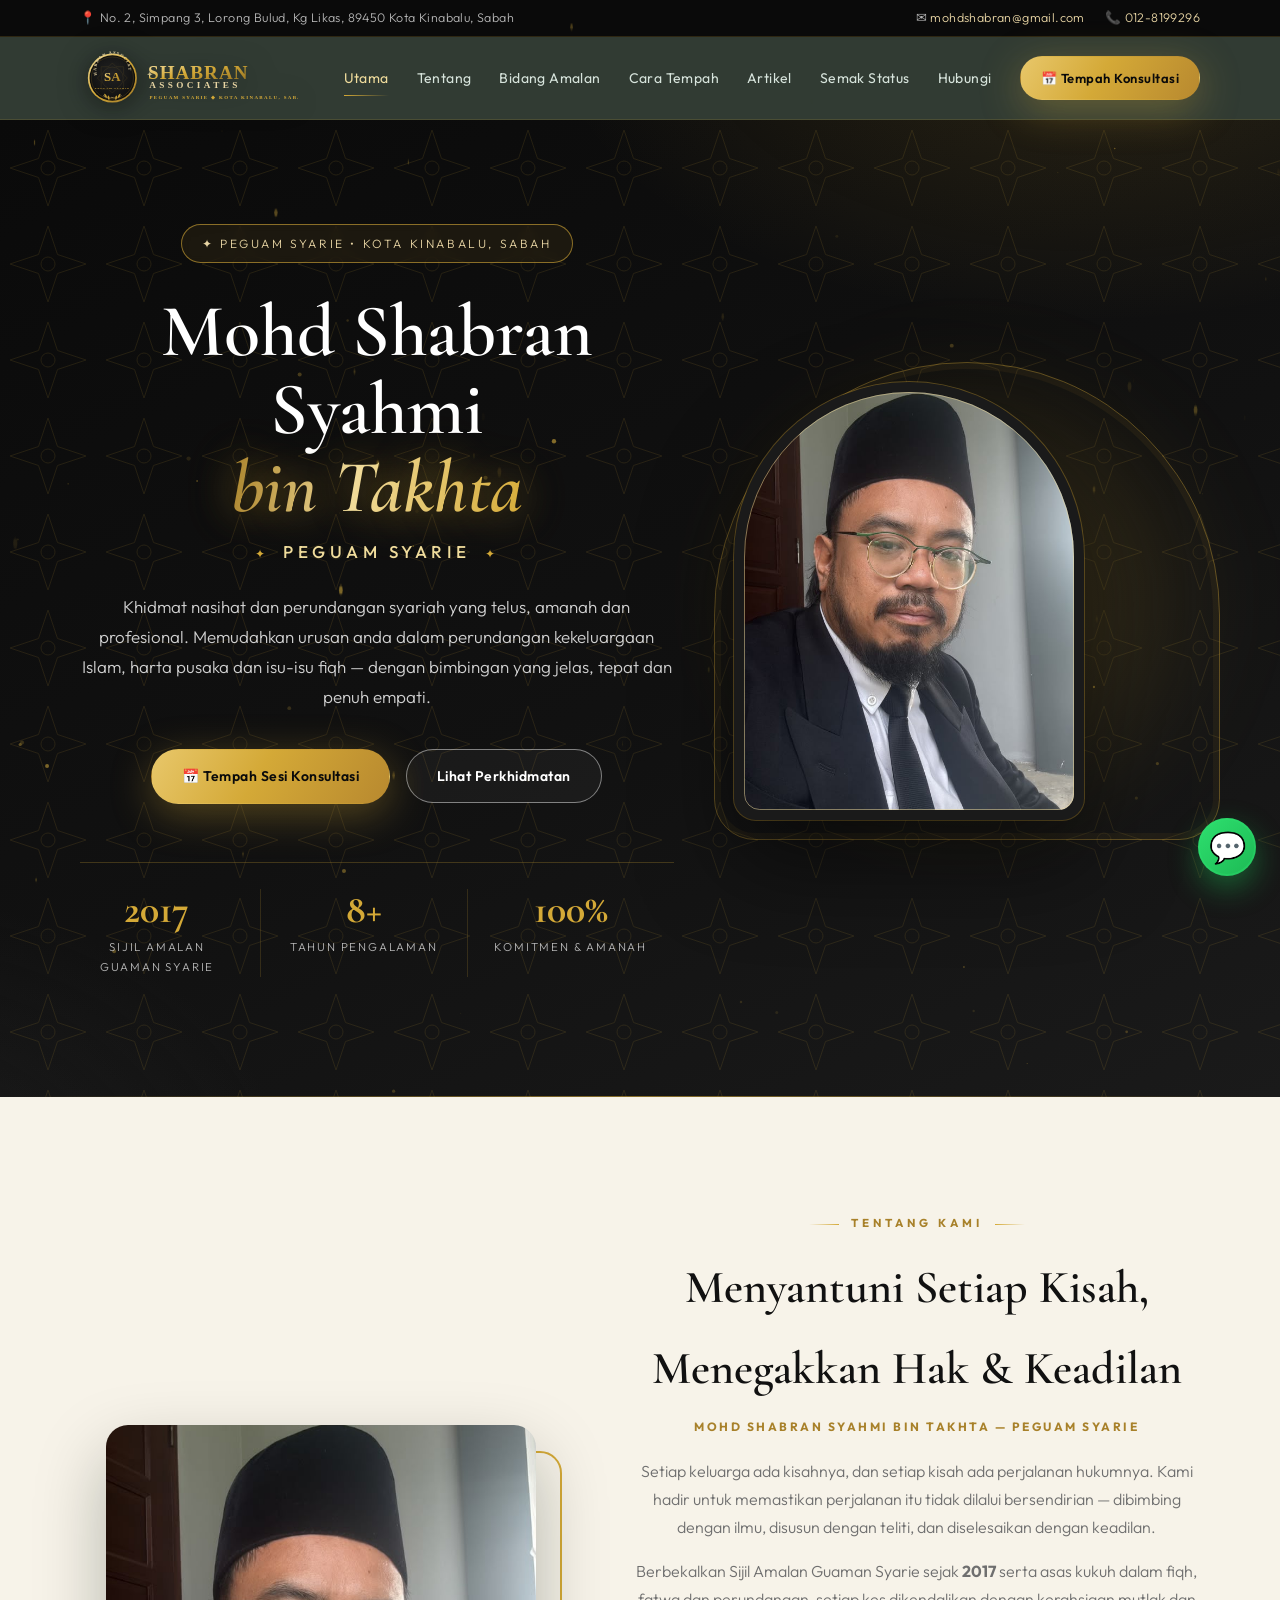
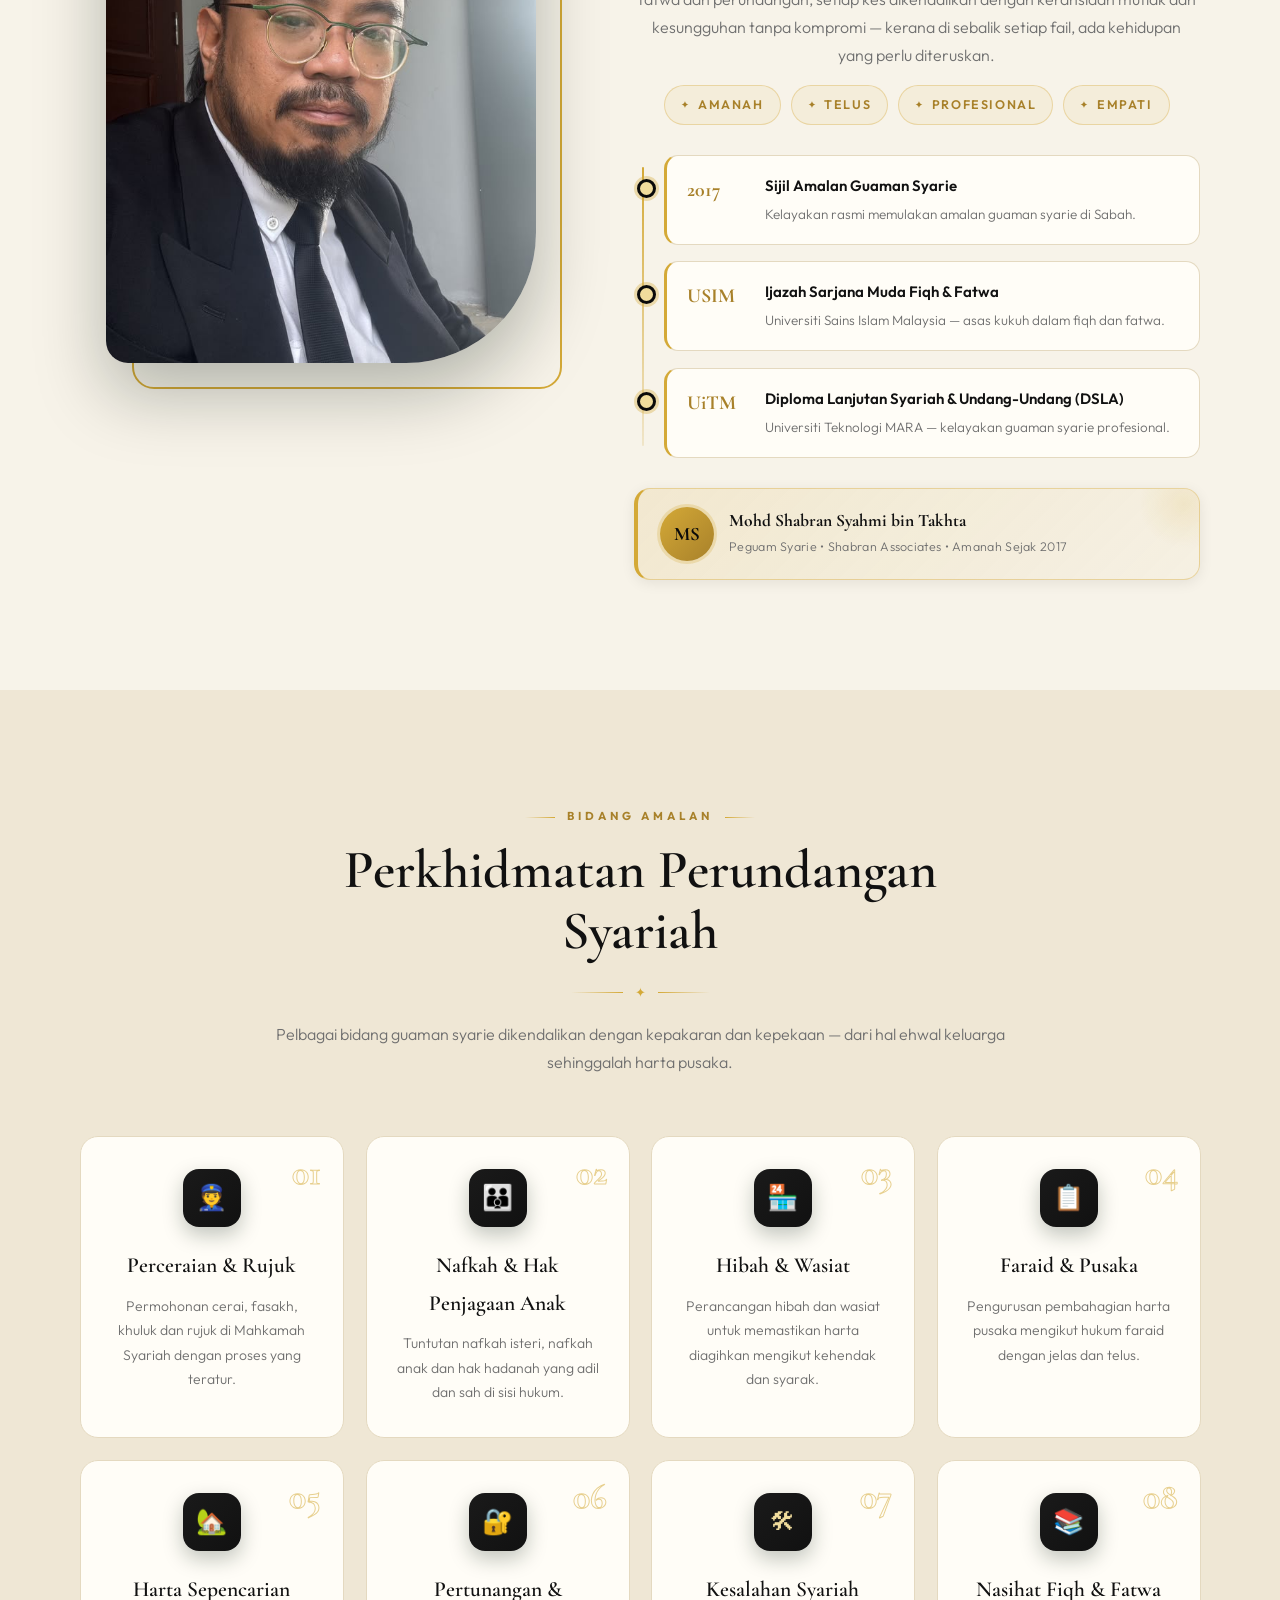
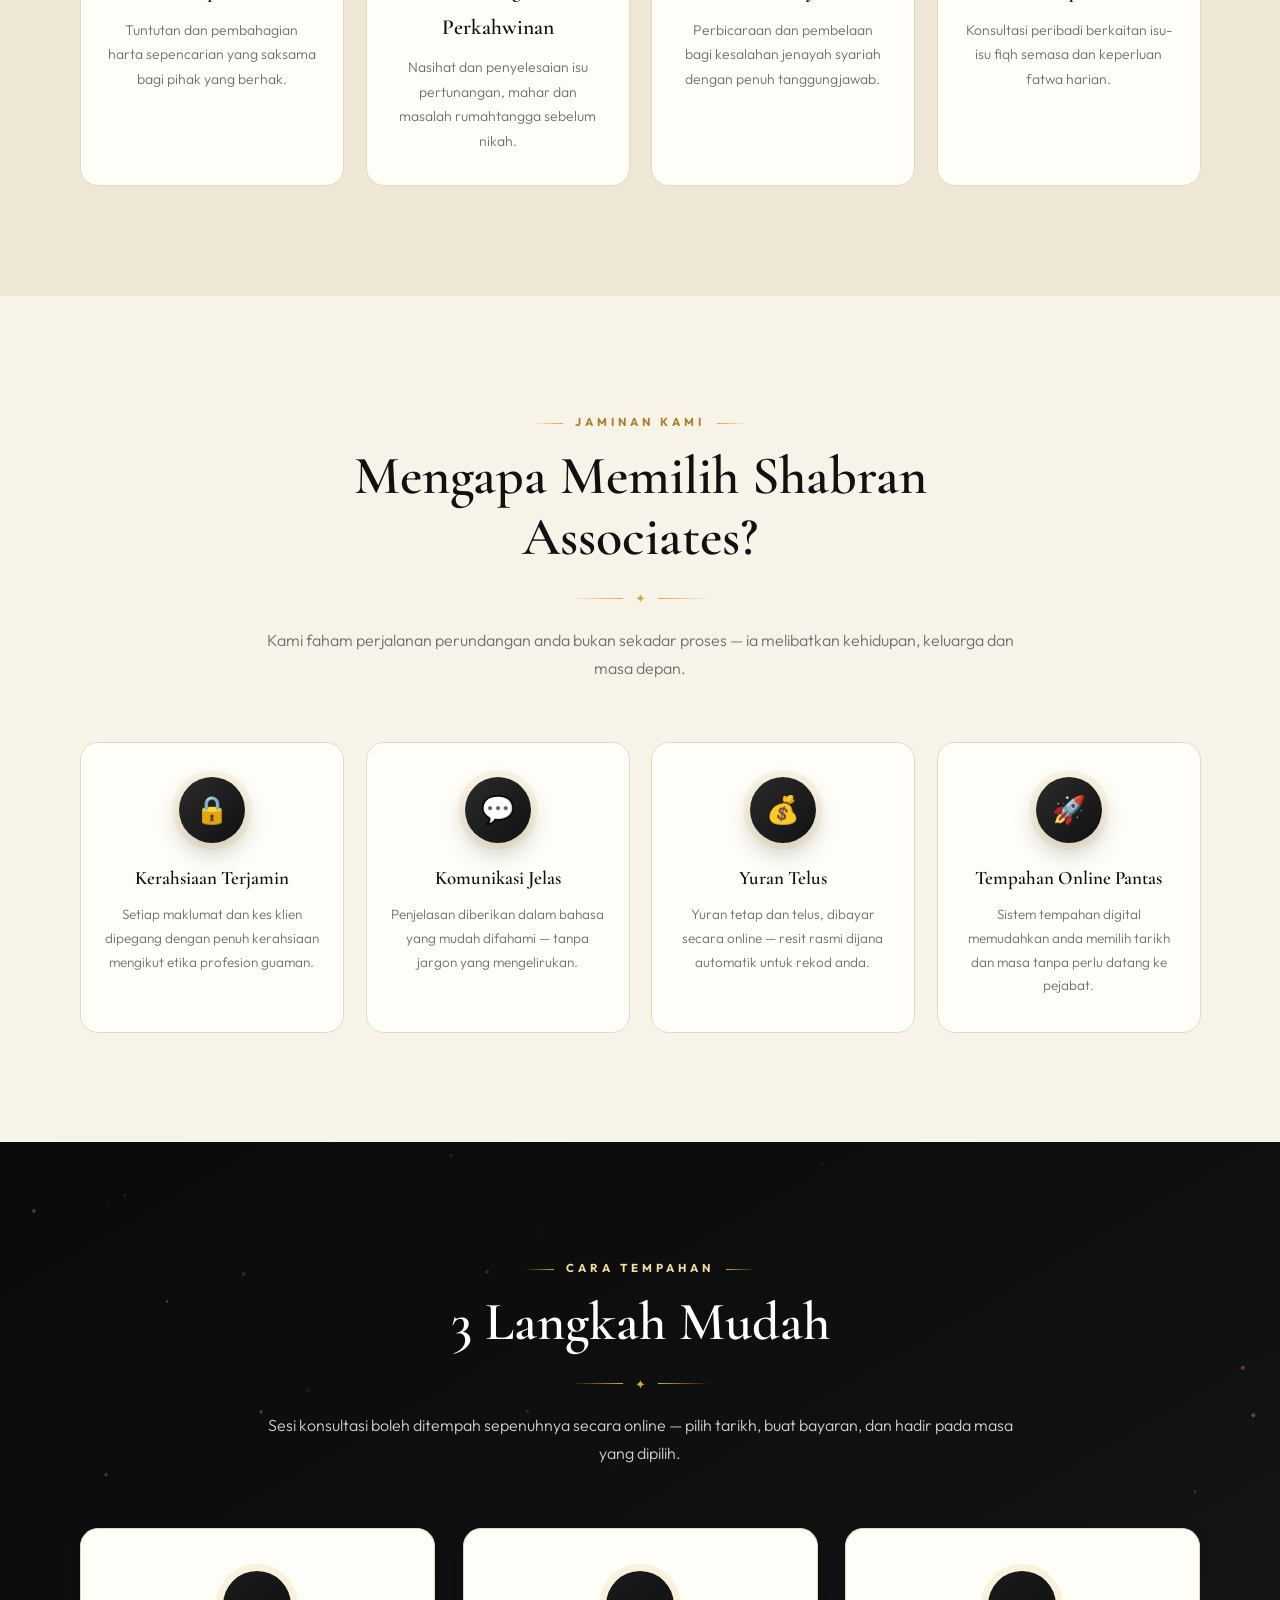
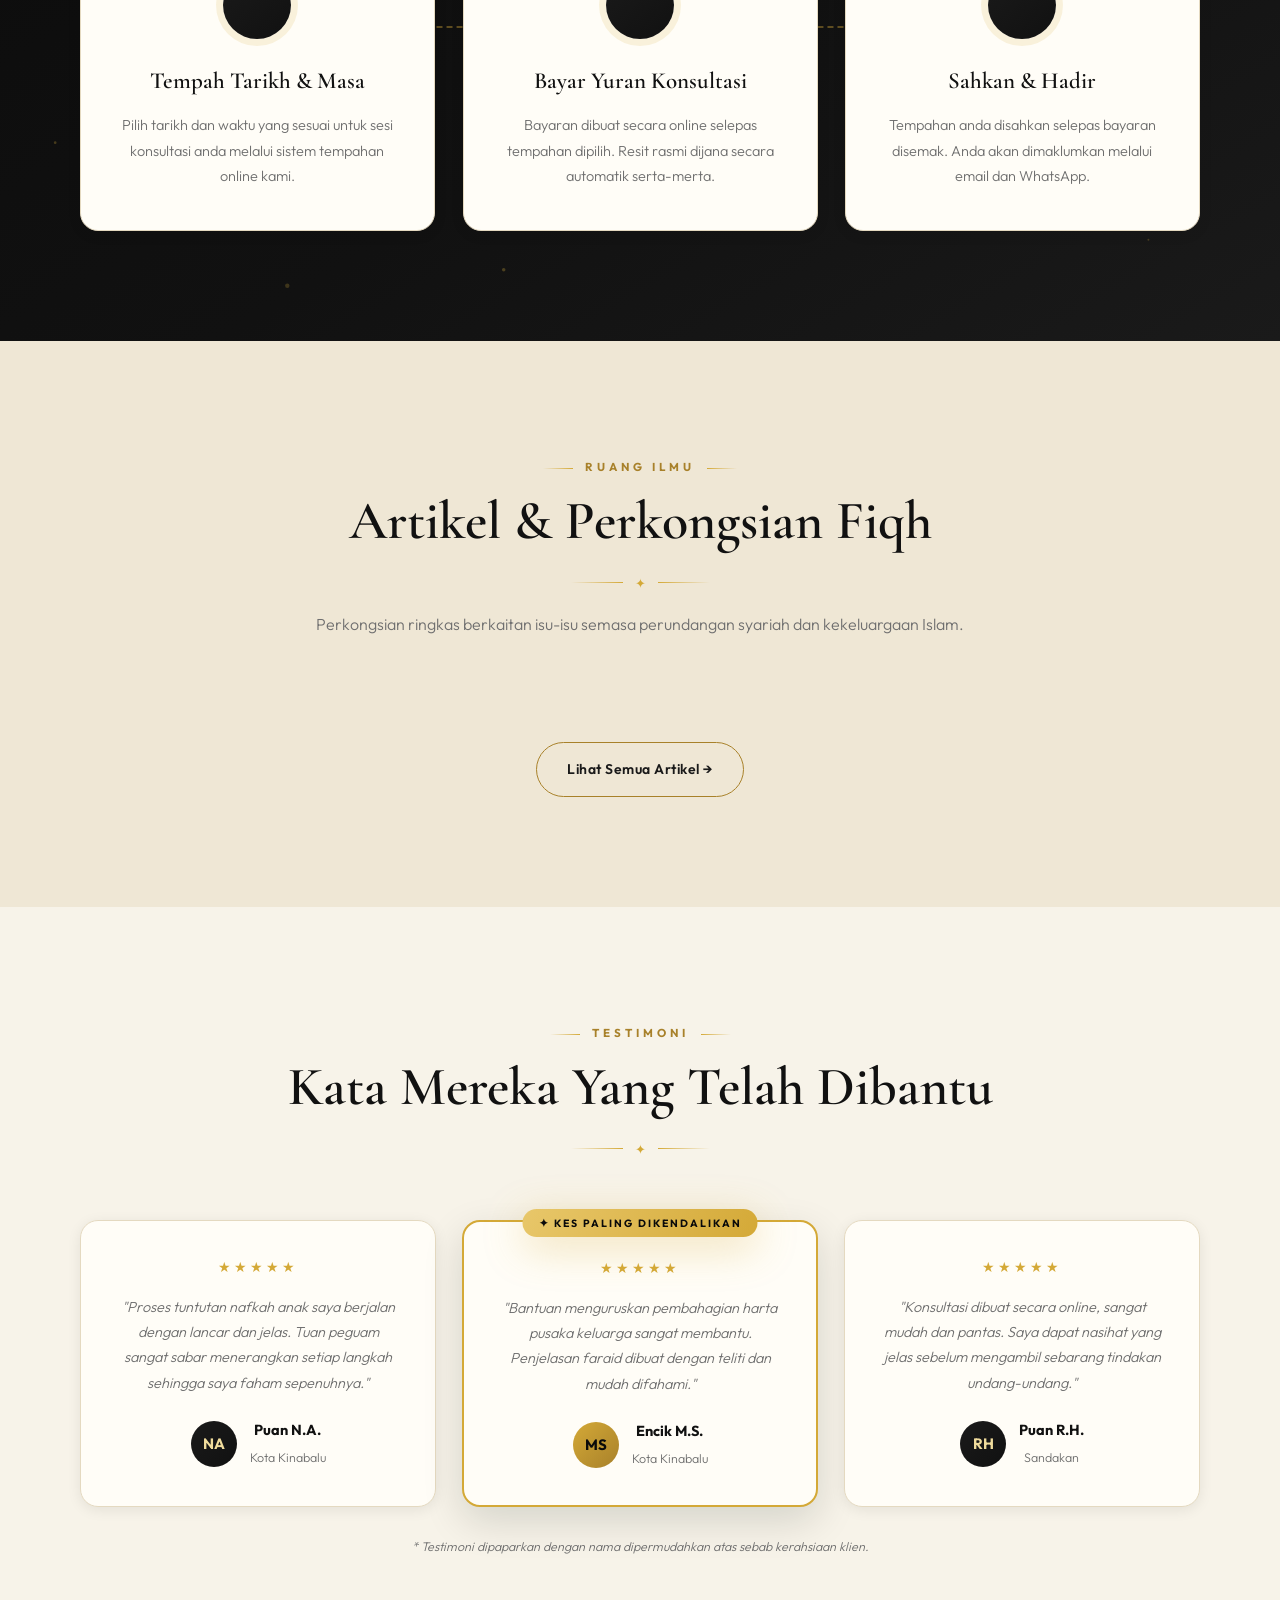
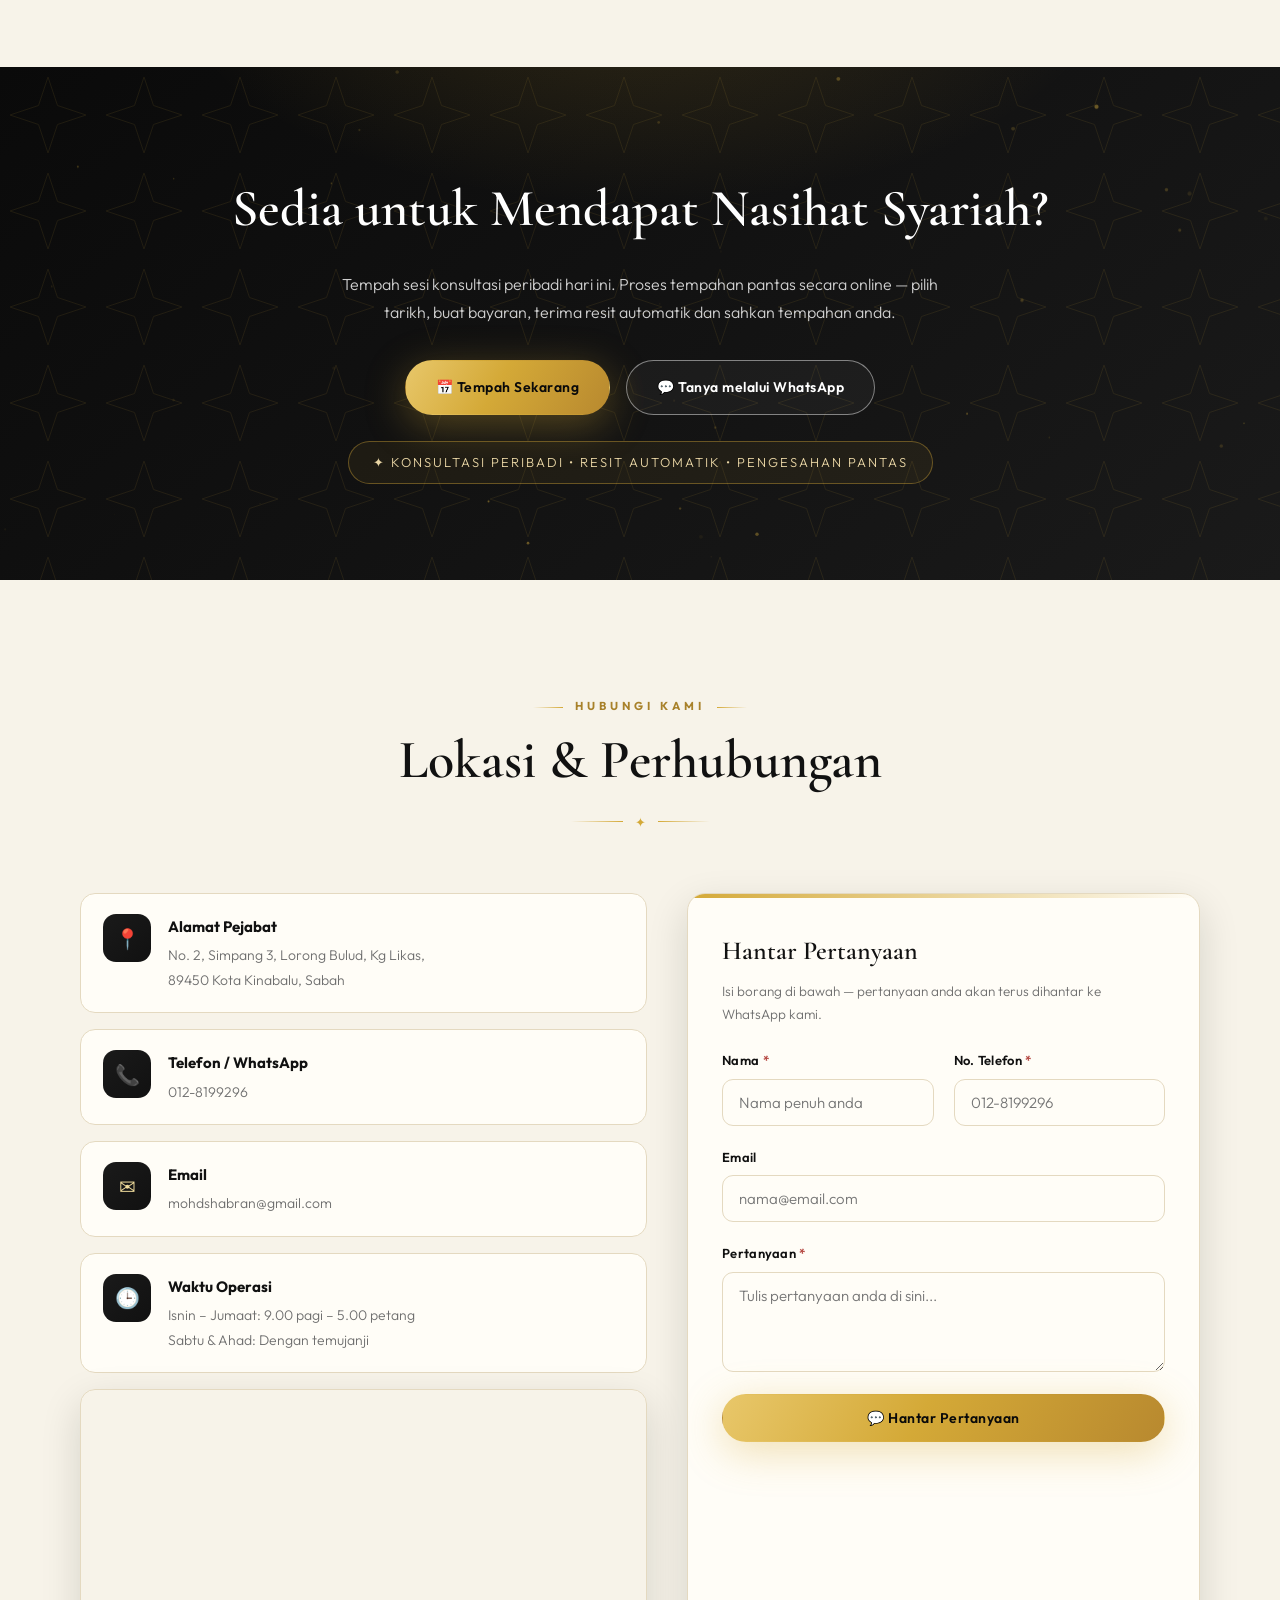
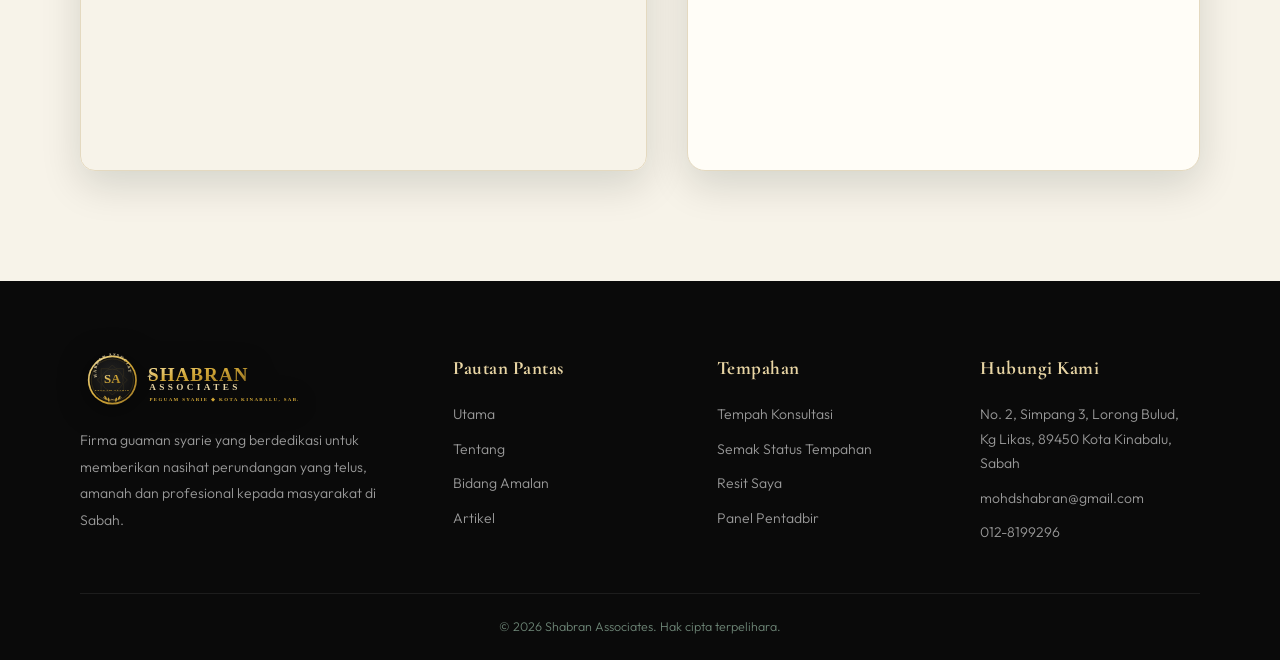
==== commit 6e3d1967: "Efek mewah (luxury.js): debu emas, parallax, reveal, shimmer, bar emas - halaman utama sahaja (v=204" ====
--- a/index.html
+++ b/index.html
@@ -9,7 +9,7 @@
 <link rel="preconnect" href="https://fonts.googleapis.com">
 <link rel="preconnect" href="https://fonts.gstatic.com" crossorigin>
 <link href="https://fonts.googleapis.com/css2?family=Cormorant+Garamond:ital,wght@0,500;0,600;0,700;1,500;1,600&family=Outfit:wght@200;300;400;500;600;700&display=swap" rel="stylesheet">
-<link rel="stylesheet" href="css/style.css?v=2045">
+<link rel="stylesheet" href="css/style.css?v=2047">
 </head>
 <body>
 
@@ -414,8 +414,9 @@
   <span class="pulse"></span>&#128172;
 </a>
 
-<script src="js/config.js?v=2045"></script>
-<script src="js/main.js?v=2045"></script>
-<script src="js/blog.js?v=2045"></script>
+<script src="js/config.js?v=2047"></script>
+<script src="js/main.js?v=2047"></script>
+<script src="js/luxury.js?v=2047"></script>
+<script src="js/blog.js?v=2047"></script>
 </body>
 </html>
--- a/css/style.css
+++ b/css/style.css
@@ -912,3 +912,149 @@
   .receipt-wrap { padding: 0; max-width: 100%; }
   .receipt { box-shadow: none; border: none; padding: 22px; }
 }
+
+/* ============================================================
+   SHABRAN ASSOCIATES — GAYA MEWAH (html.lux, diaktifkan JS)
+   ------------------------------------------------------------
+   Semua peraturan ini hanya aktif bila js/luxury.js dimuat.
+   ============================================================ */
+
+/* Bar kemajuan emas */
+#luxProgress {
+  position: fixed; top: 0; left: 0; height: 3px; width: 0; z-index: 2100;
+  background: linear-gradient(90deg, var(--gold-deep), var(--gold-light), var(--gold));
+  box-shadow: 0 0 14px rgba(212, 169, 55, .75);
+  border-radius: 0 3px 3px 0;
+  pointer-events: none;
+}
+
+/* Kanvas debu emas */
+html.lux .lux-dust { position: absolute; inset: 0; width: 100%; height: 100%; pointer-events: none; z-index: 0; opacity: .9; }
+html.lux .hero .container, html.lux .cta-banner .container, html.lux .section-dark .container,
+html.lux .page-hero h1, html.lux .page-hero p, html.lux .footer .container { position: relative; z-index: 1; }
+
+/* Kemunculan lancar */
+html.lux .reveal {
+  opacity: 0; transform: translateY(28px);
+  transition: opacity .9s cubic-bezier(.22, .61, .36, 1), transform .9s cubic-bezier(.22, .61, .36, 1);
+  transition-delay: var(--r-delay, 0ms);
+  will-change: opacity, transform;
+}
+html.lux .reveal.visible { opacity: 1; transform: none; }
+
+/* Kemasukan hero (entrance) */
+html.lux .hero-badge, html.lux .hero h1, html.lux .hero .role, html.lux .hero p.desc,
+html.lux .hero-cta, html.lux .hero-stats, html.lux .hero-portrait {
+  animation: luxUp .95s cubic-bezier(.22, .61, .36, 1) both;
+}
+html.lux .hero-badge { animation-delay: .08s; }
+html.lux .hero h1 { animation-delay: .18s; }
+html.lux .hero .role { animation-delay: .34s; }
+html.lux .hero p.desc { animation-delay: .48s; }
+html.lux .hero-cta { animation-delay: .62s; }
+html.lux .hero-stats { animation-delay: .78s; }
+html.lux .hero-portrait { animation-name: luxPop; animation-delay: .3s; }
+@keyframes luxUp {
+  from { opacity: 0; transform: translateY(32px); }
+  to { opacity: 1; transform: none; }
+}
+@keyframes luxPop {
+  from { opacity: 0; transform: scale(.93) translateY(16px); }
+  to { opacity: 1; transform: scale(1) translateY(0); }
+}
+
+/* Nama emas berkilau (teks gradien animasi) */
+html.lux .hero h1 .gold {
+  color: transparent;
+  background: linear-gradient(100deg, #a8812a 0%, #f3dfa0 22%, #d8af3e 50%, #f3dfa0 78%, #a8812a 100%);
+  background-size: 200% auto;
+  -webkit-background-clip: text; background-clip: text;
+  -webkit-text-fill-color: transparent;
+  animation: luxShimmer 5.5s linear infinite;
+  filter: drop-shadow(0 0 22px rgba(212, 169, 55, .35));
+}
+@keyframes luxShimmer { to { background-position: 200% center; } }
+
+/* Butang emas berdenyut lembut */
+html.lux .btn-gold { animation: luxGlow 3.2s ease-in-out infinite; }
+@keyframes luxGlow {
+  0%, 100% { box-shadow: 0 10px 40px rgba(212, 169, 55, .35); }
+  50% { box-shadow: 0 12px 58px rgba(212, 169, 55, .62); }
+}
+html.lux .btn-gold:hover { animation-play-state: paused; }
+
+/* Eyebrow berhias garis emas */
+html.lux .eyebrow { position: relative; }
+html.lux .eyebrow::before, html.lux .eyebrow::after {
+  content: ""; display: inline-block; width: 30px; height: 1px;
+  vertical-align: middle; margin: 0 12px;
+  background: linear-gradient(90deg, transparent, var(--gold));
+}
+html.lux .eyebrow::after { background: linear-gradient(90deg, var(--gold), transparent); }
+
+/* Ornamen ✦ berputar perlahan */
+html.lux .ornament span { display: inline-block; animation: luxSpin 14s linear infinite; }
+@keyframes luxSpin { to { transform: rotate(360deg); } }
+
+/* Bingkai hiasan di sekeliling potret hero */
+html.lux .hero-portrait::after {
+  content: ""; position: absolute; inset: -20px; z-index: 0; pointer-events: none;
+  border: 1px solid rgba(212, 169, 55, .4);
+  border-radius: 260px 260px 42px 42px;
+  box-shadow: inset 0 0 0 6px rgba(212, 169, 55, .06);
+  animation: luxBreathe 5s ease-in-out infinite;
+}
+html.lux .hero-portrait { position: relative; }
+@keyframes luxBreathe {
+  0%, 100% { border-color: rgba(212, 169, 55, .4); box-shadow: inset 0 0 0 6px rgba(212, 169, 55, .06); }
+  50% { border-color: rgba(212, 169, 55, .75); box-shadow: inset 0 0 0 10px rgba(212, 169, 55, .1); }
+}
+
+/* Kecondongan 3D potret (ditetapkan oleh JS) */
+html.lux .portrait-frame { transform-style: preserve-3d; transition: transform .28s ease-out; }
+
+/* Sudut hiasan pada kad (area, why, step, blog, testi) */
+html.lux .area-card::before,
+html.lux .why-item::before,
+html.lux .step-card::before,
+html.lux .blog-card::before,
+html.lux .testi-card::before {
+  content: ""; position: absolute; top: 10px; right: 10px;
+  width: 22px; height: 22px; pointer-events: none;
+  border-top: 2px solid var(--gold); border-right: 2px solid var(--gold);
+  opacity: 0; transform: translate(4px, -4px); transition: all .35s;
+}
+html.lux .area-card::after,
+html.lux .why-item::after,
+html.lux .step-card::after,
+html.lux .blog-card::after,
+html.lux .testi-card::after {
+  content: ""; position: absolute; bottom: 10px; left: 10px;
+  width: 22px; height: 22px; pointer-events: none;
+  border-bottom: 2px solid var(--gold); border-left: 2px solid var(--gold);
+  opacity: 0; transform: translate(-4px, 4px); transition: all .35s;
+}
+html.lux .area-card:hover::before, html.lux .area-card:hover::after,
+html.lux .why-item:hover::before, html.lux .why-item:hover::after,
+html.lux .step-card:hover::before, html.lux .step-card:hover::after,
+html.lux .blog-card:hover::before, html.lux .blog-card:hover::after,
+html.lux .testi-card:hover::before, html.lux .testi-card:hover::after {
+  opacity: 1; transform: none;
+}
+html.lux .area-card, html.lux .why-item, html.lux .step-card, html.lux .blog-card, html.lux .testi-card { position: relative; }
+
+/* Pembaris emas bawah hero */
+html.lux .hero::after {
+  content: ""; position: absolute; left: 0; right: 0; bottom: 0; height: 1px;
+  background: linear-gradient(90deg, transparent, var(--gold), transparent);
+  opacity: .6;
+}
+
+/* Gerakan dikurangkan: semua efek mewah dimatikan */
+@media (prefers-reduced-motion: reduce) {
+  html.lux .reveal { opacity: 1 !important; transform: none !important; transition: none !important; }
+  html.lux .hero-badge, html.lux .hero h1, html.lux .hero .role, html.lux .hero p.desc,
+  html.lux .hero-cta, html.lux .hero-stats, html.lux .hero-portrait { animation: none !important; }
+  html.lux .hero h1 .gold, html.lux .btn-gold, html.lux .ornament span, html.lux .hero-portrait::after { animation: none !important; }
+  #luxProgress { display: none !important; }
+}
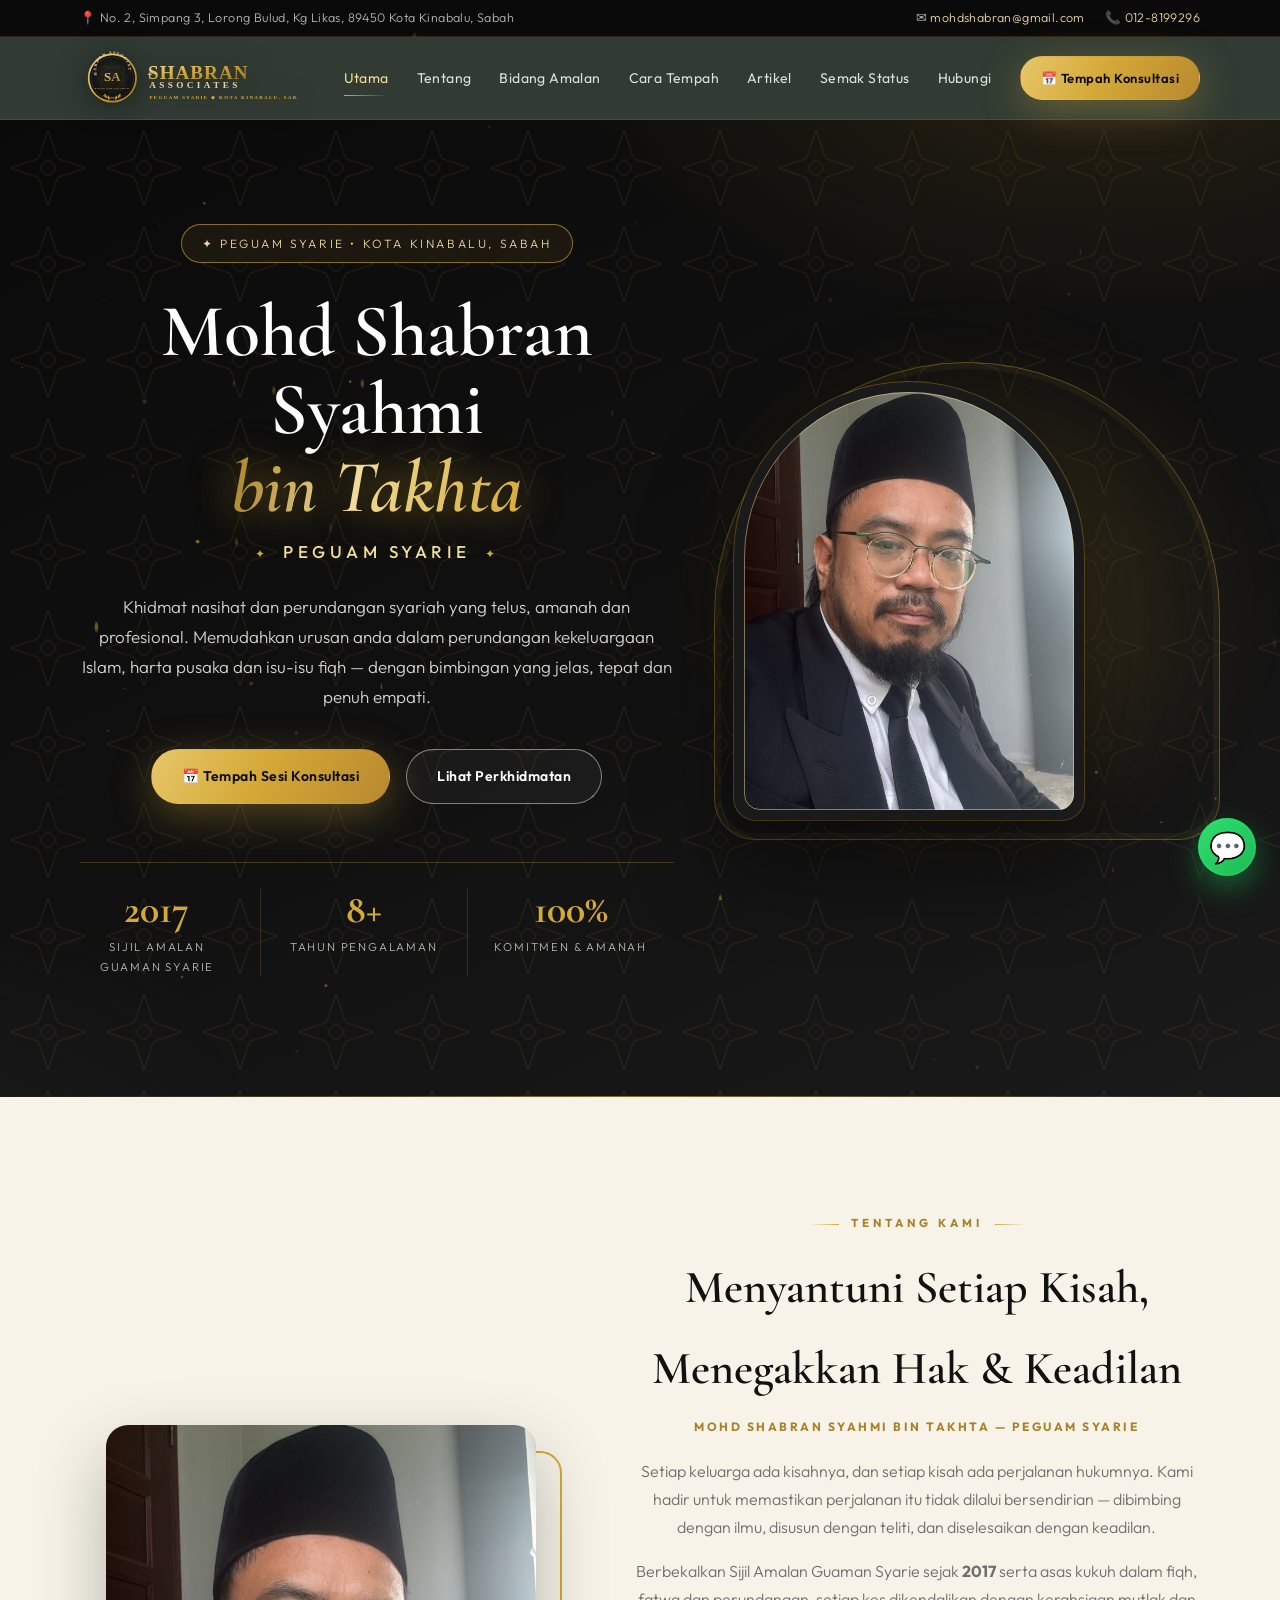
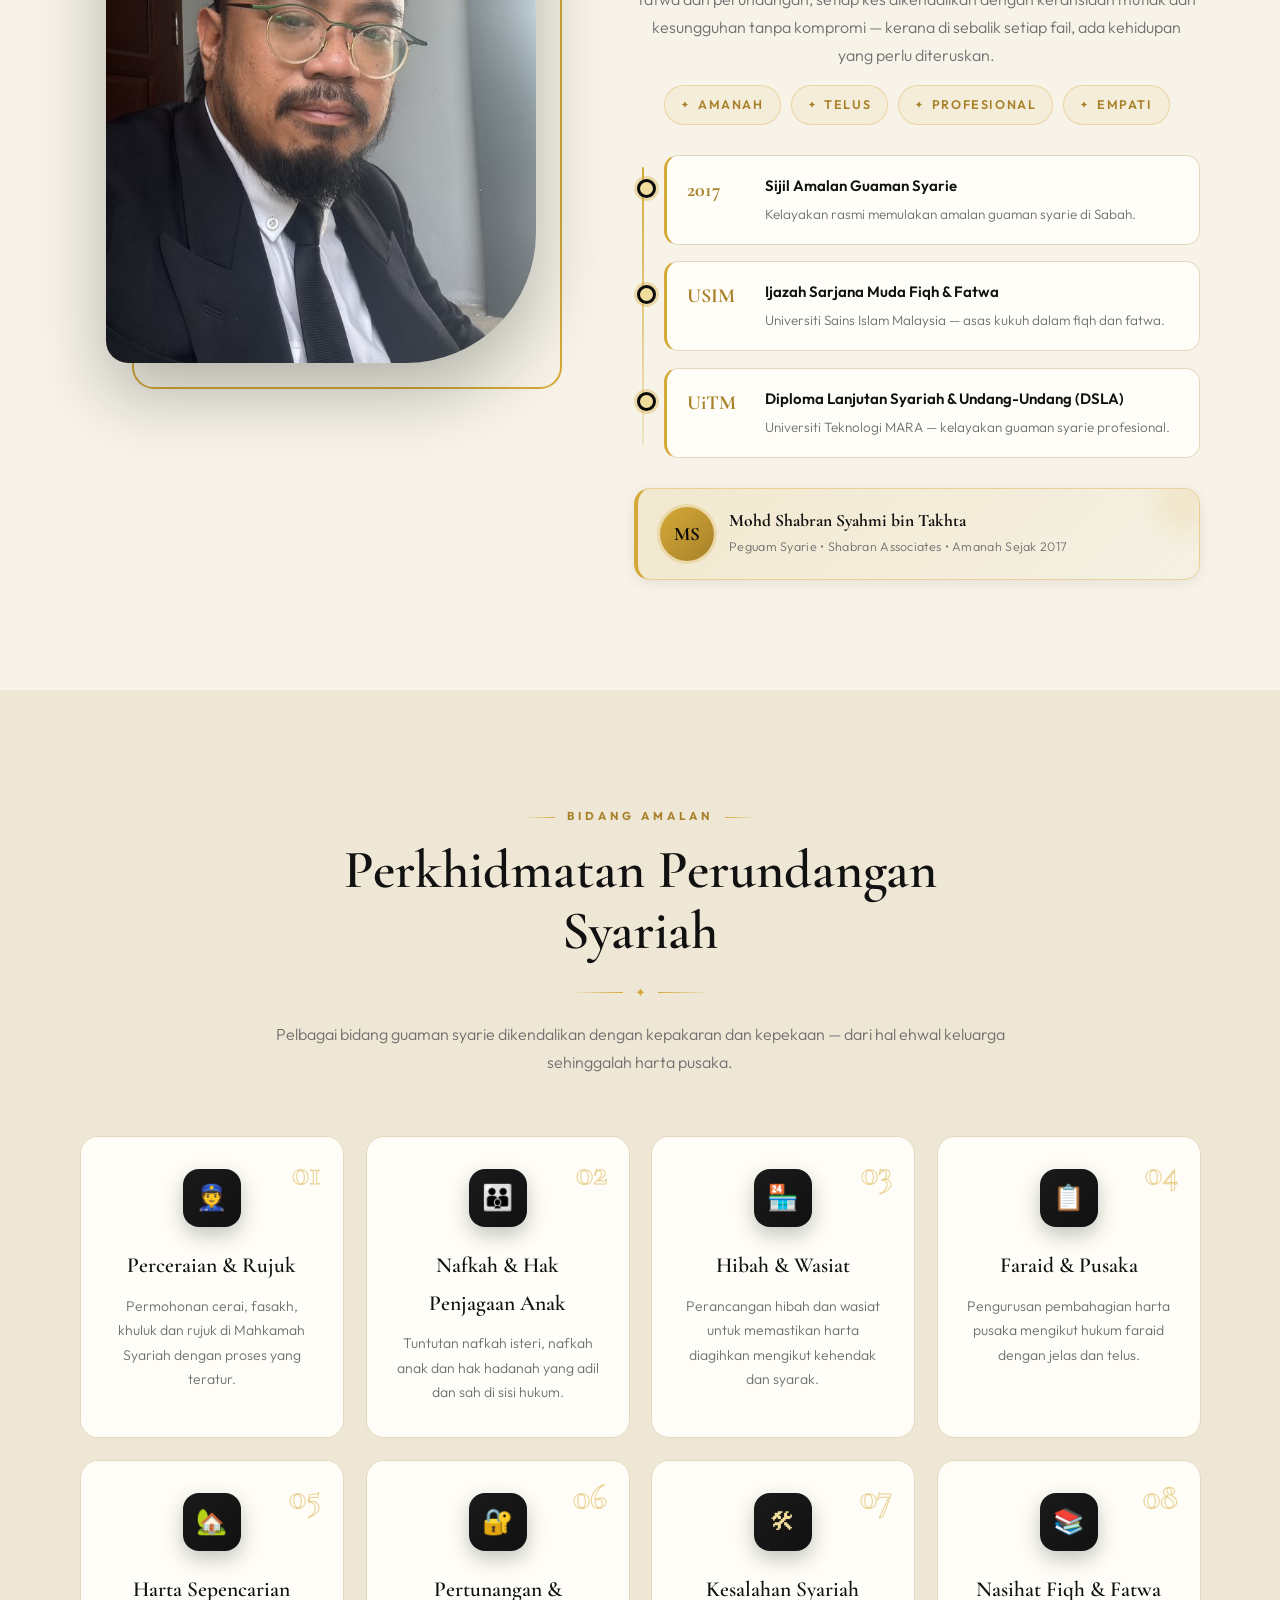
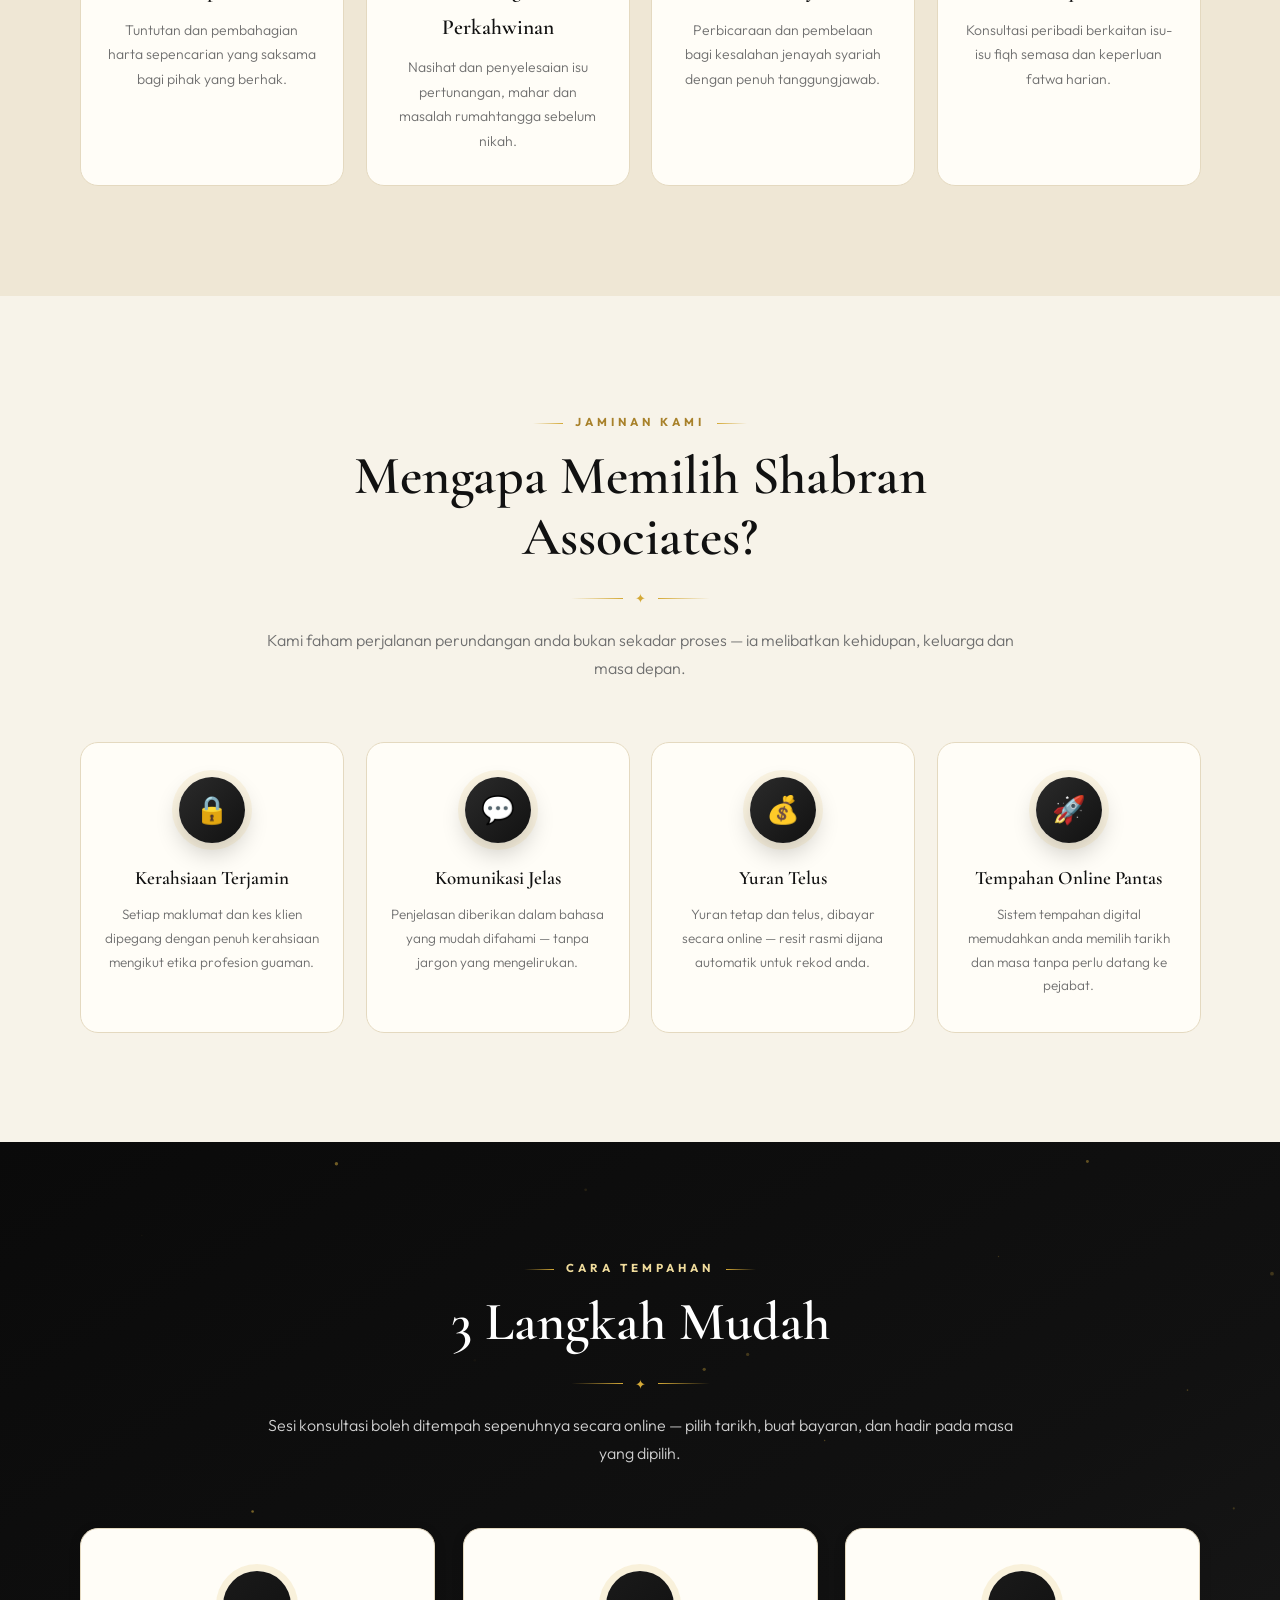
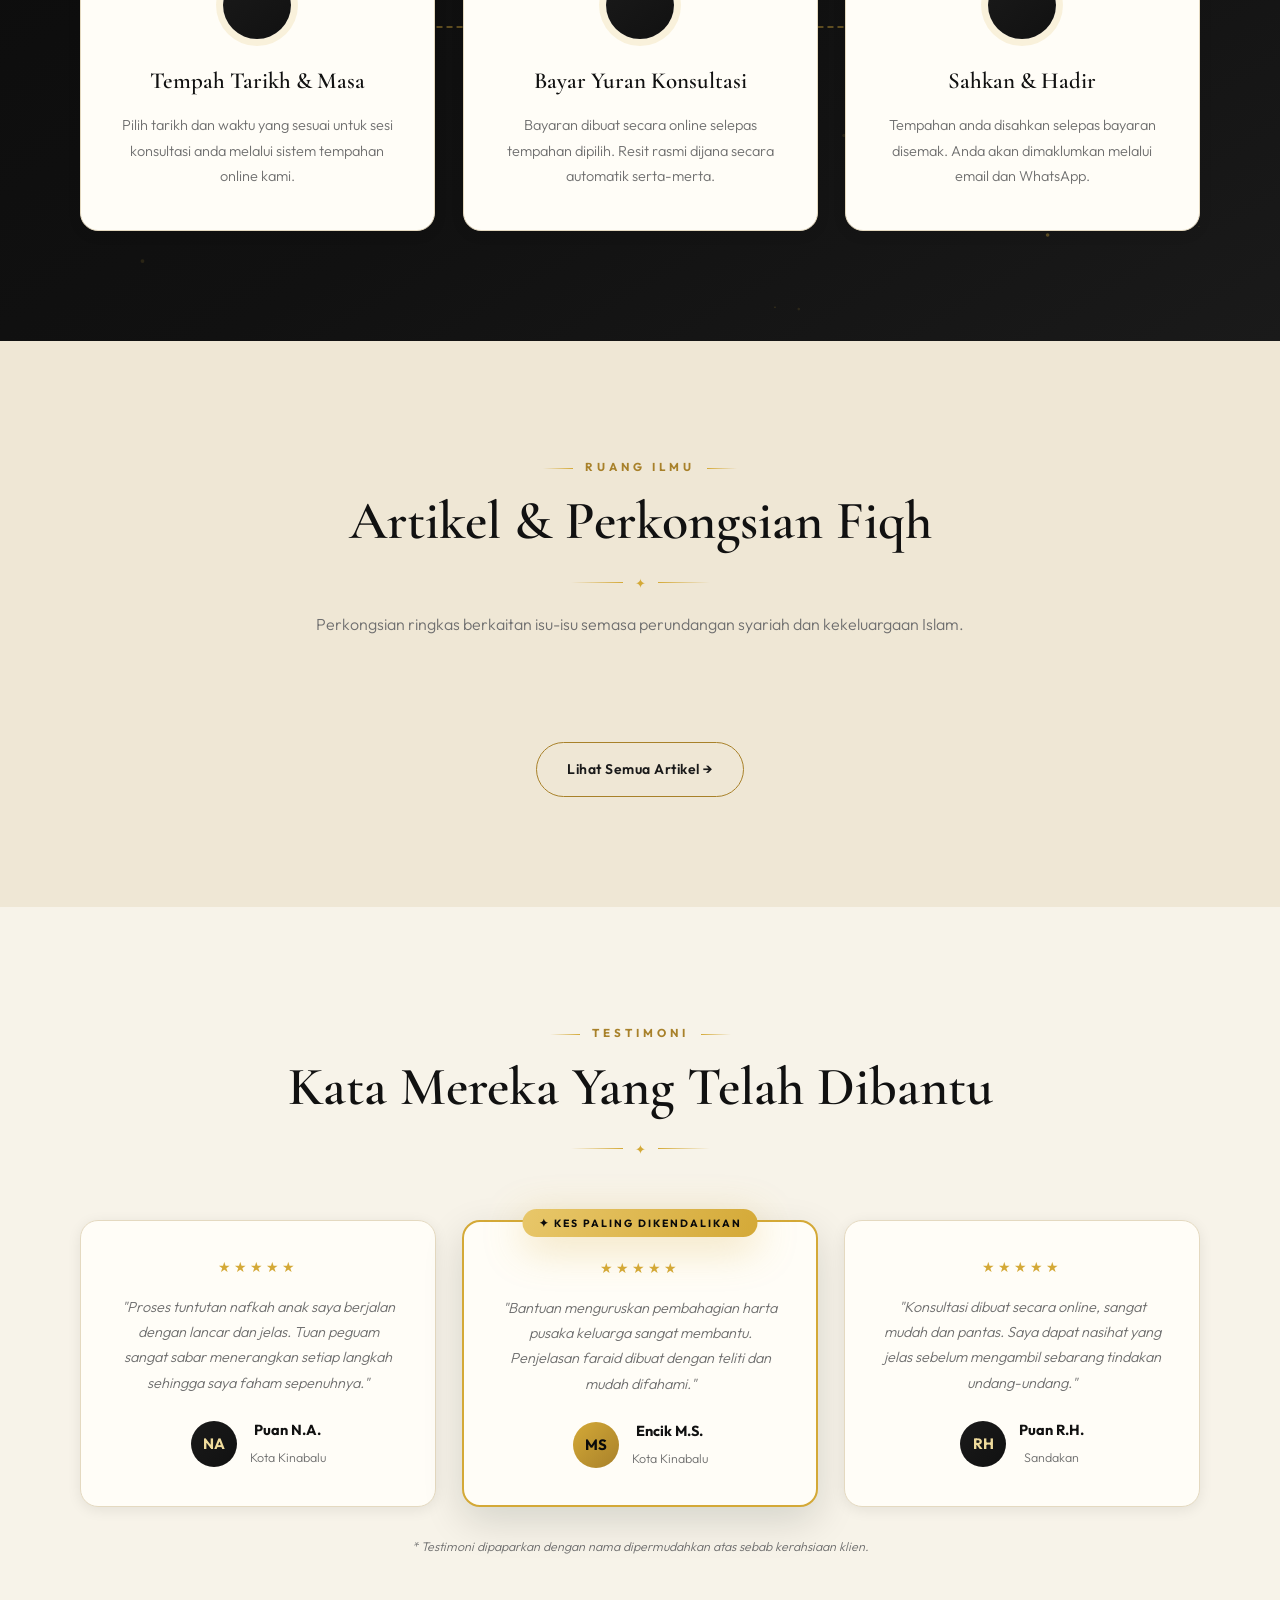
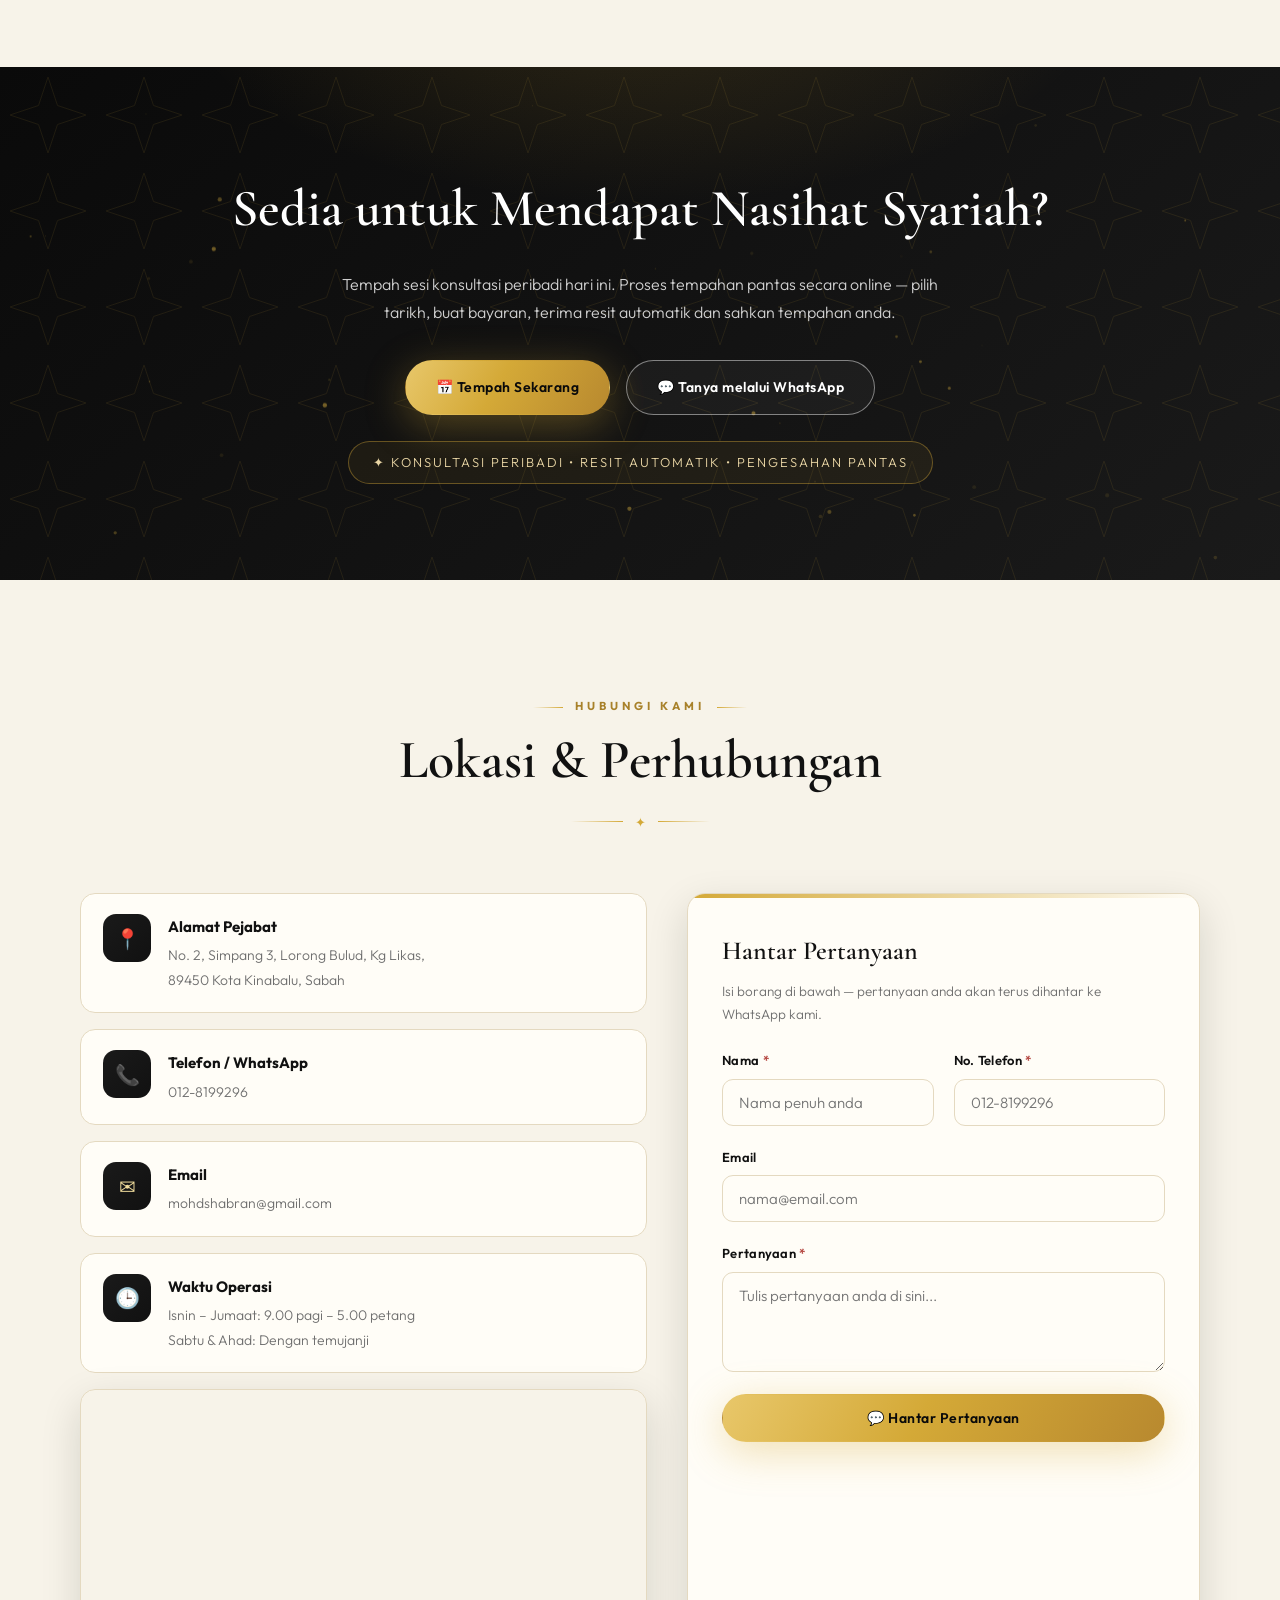
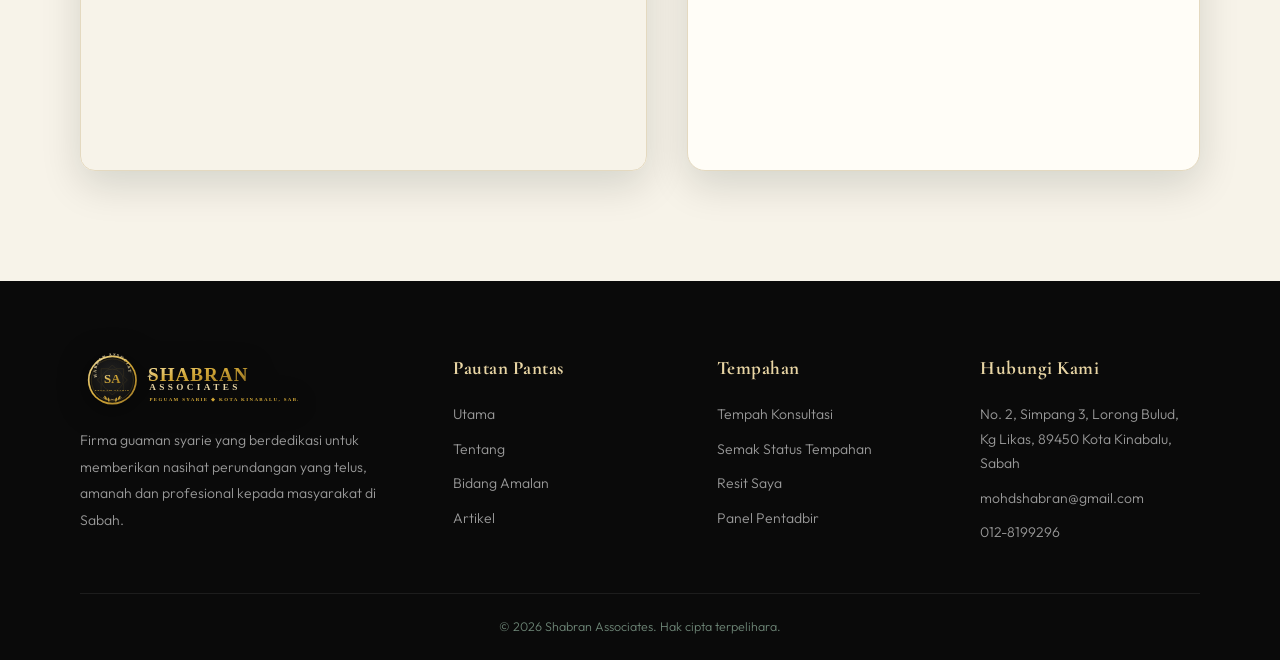
==== commit a4b5bb57: "Peta: tunjuk terus ke koordinat pejabat Shabran Associates (Lorong Bulud, Kg Likas) - zoom 18" ====
--- a/index.html
+++ b/index.html
@@ -332,7 +332,7 @@
           <div><b>Waktu Operasi</b><p>Isnin &ndash; Jumaat: 9.00 pagi &ndash; 5.00 petang<br>Sabtu &amp; Ahad: Dengan temujanji</p></div>
         </div>
         <div class="map-frame" style="min-height:300px">
-          <iframe src="https://www.google.com/maps?q=Lorong%20Bulud%20Kg%20Likas%2089450%20Kota%20Kinabalu%20Sabah&output=embed" loading="lazy" title="Lokasi Shabran Associates"></iframe>
+          <iframe src="https://www.google.com/maps?q=6.0013683,116.1140087&hl=ms&z=18&output=embed" loading="lazy" title="Lokasi Shabran Associates"></iframe>
         </div>
       </div>
       <div class="contact-form reveal">
--- a/css/style.css
+++ b/css/style.css
@@ -247,10 +247,11 @@
 /* ---------------- Tentang ---------------- */
 .about-grid { display: grid; grid-template-columns: .92fr 1.08fr; gap: 72px; align-items: center; }
 .about-photo { position: relative; max-width: 430px; margin: 0 auto; }
-.about-photo img {
+.about-photo > img {
   border-radius: 22px 22px 130px 22px; box-shadow: var(--shadow-lg);
-  aspect-ratio: 4/5; object-fit: cover; width: 100%;
-}
+  aspect-ratio: 4/5; object-fit: cover; width: 100%; display: block;
+}
+.about-photo #photoMono2 img { aspect-ratio: auto; object-fit: contain; border-radius: 0; box-shadow: none; }
 .about-photo .frame {
   position: absolute; inset: 26px -26px -26px 26px; border: 2px solid var(--gold);
   border-radius: 130px 22px 22px 22px; z-index: -1;
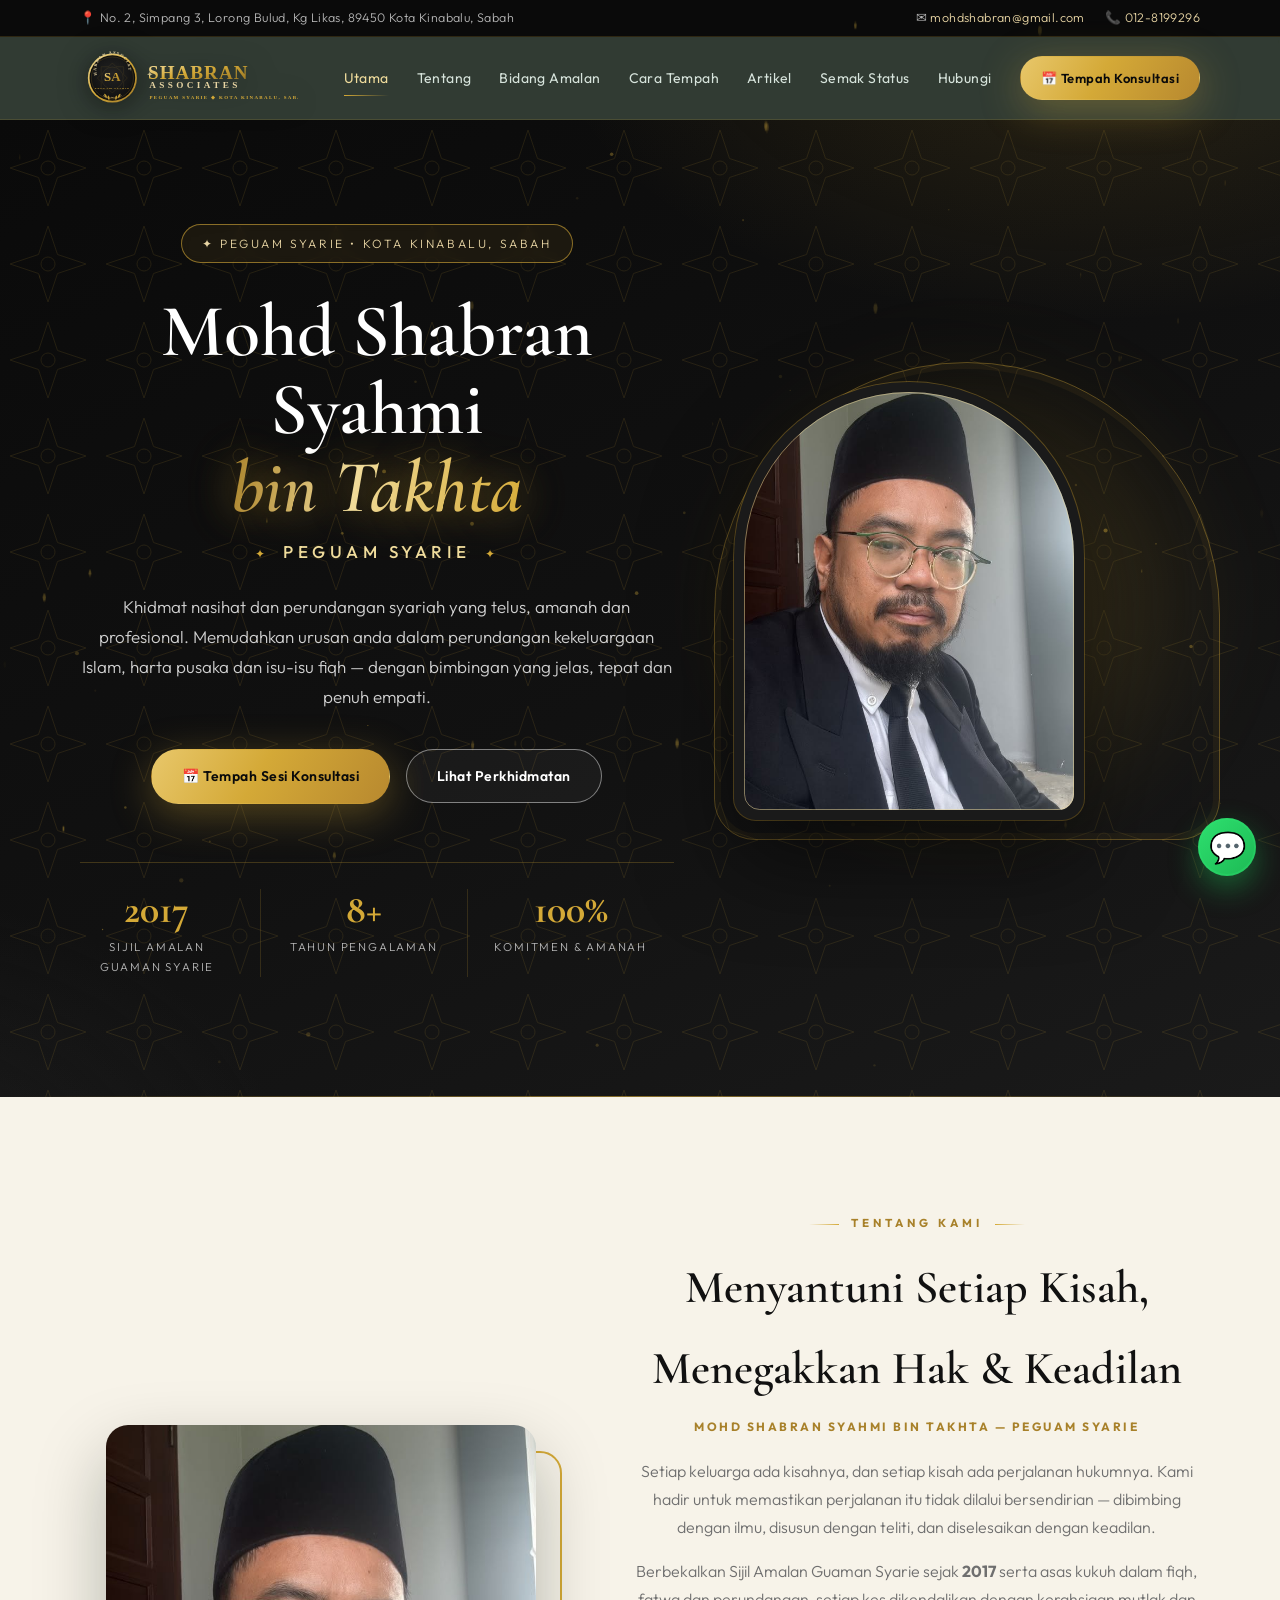
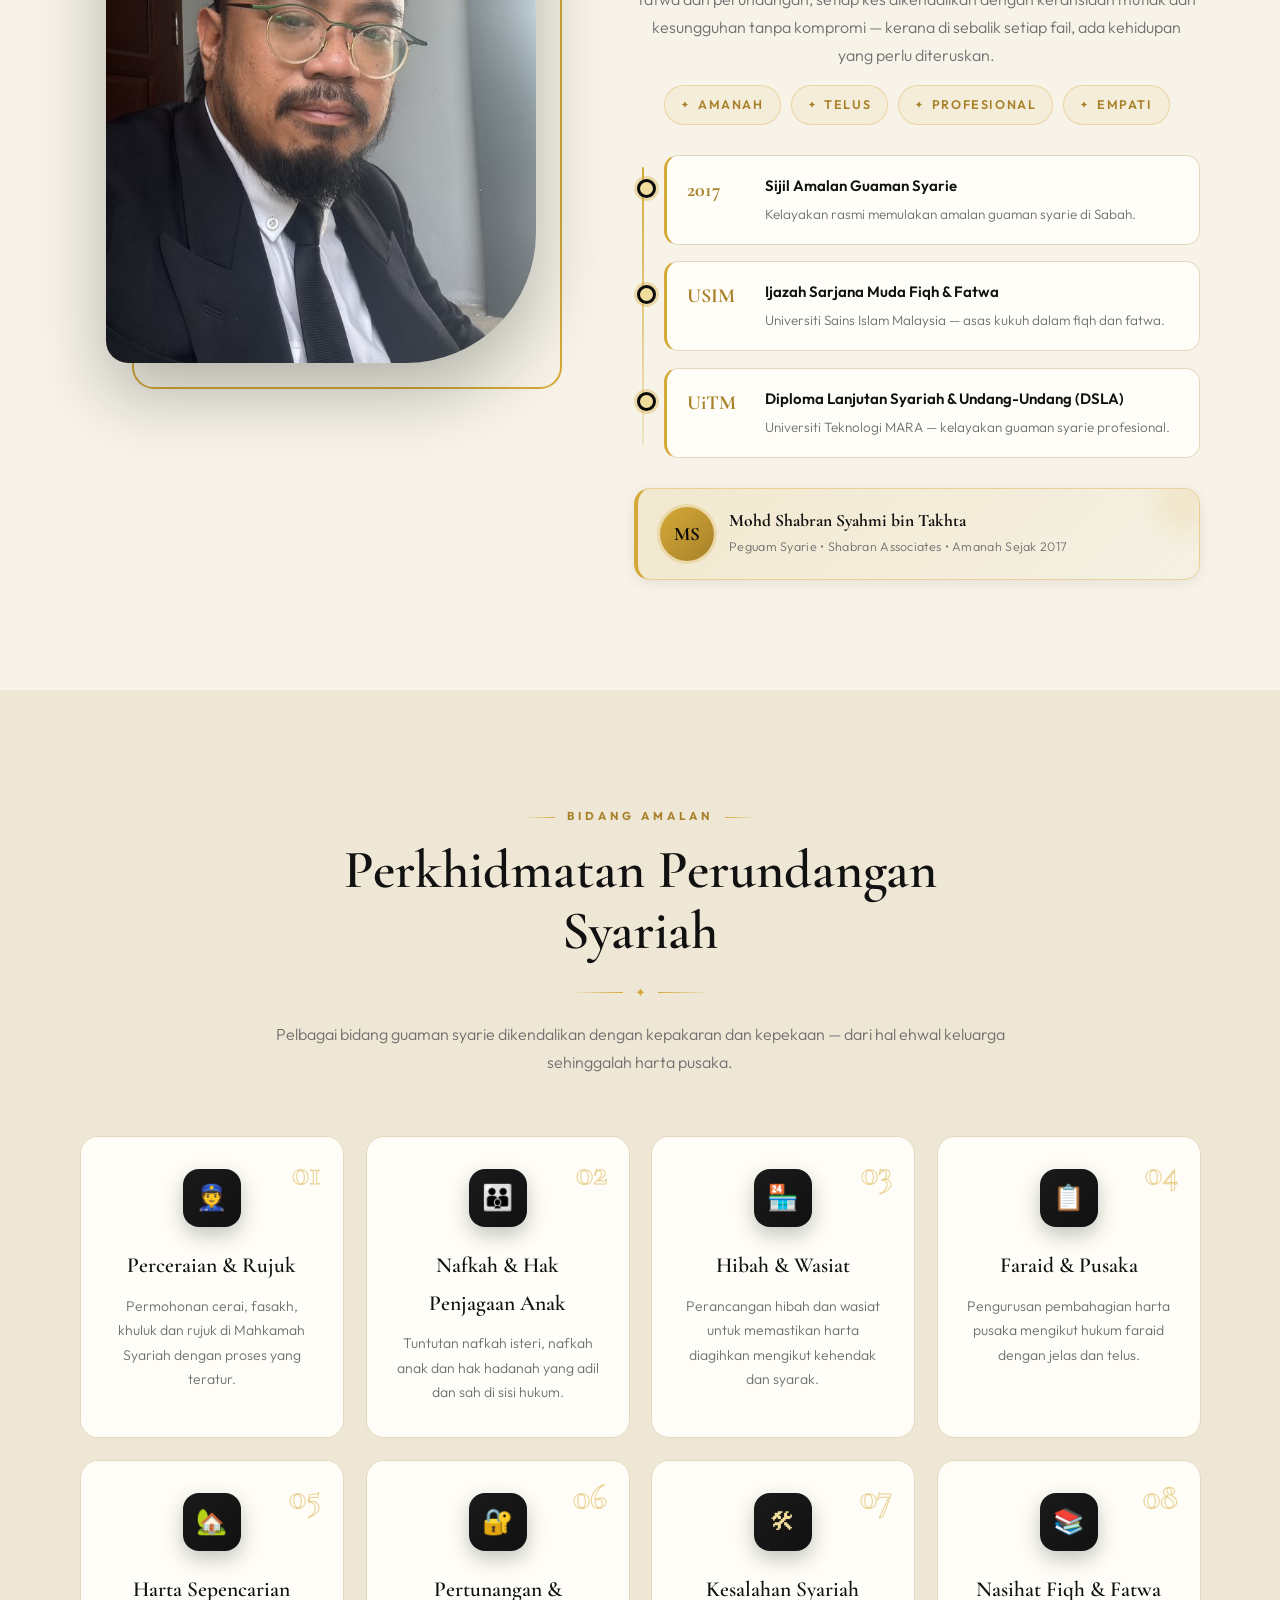
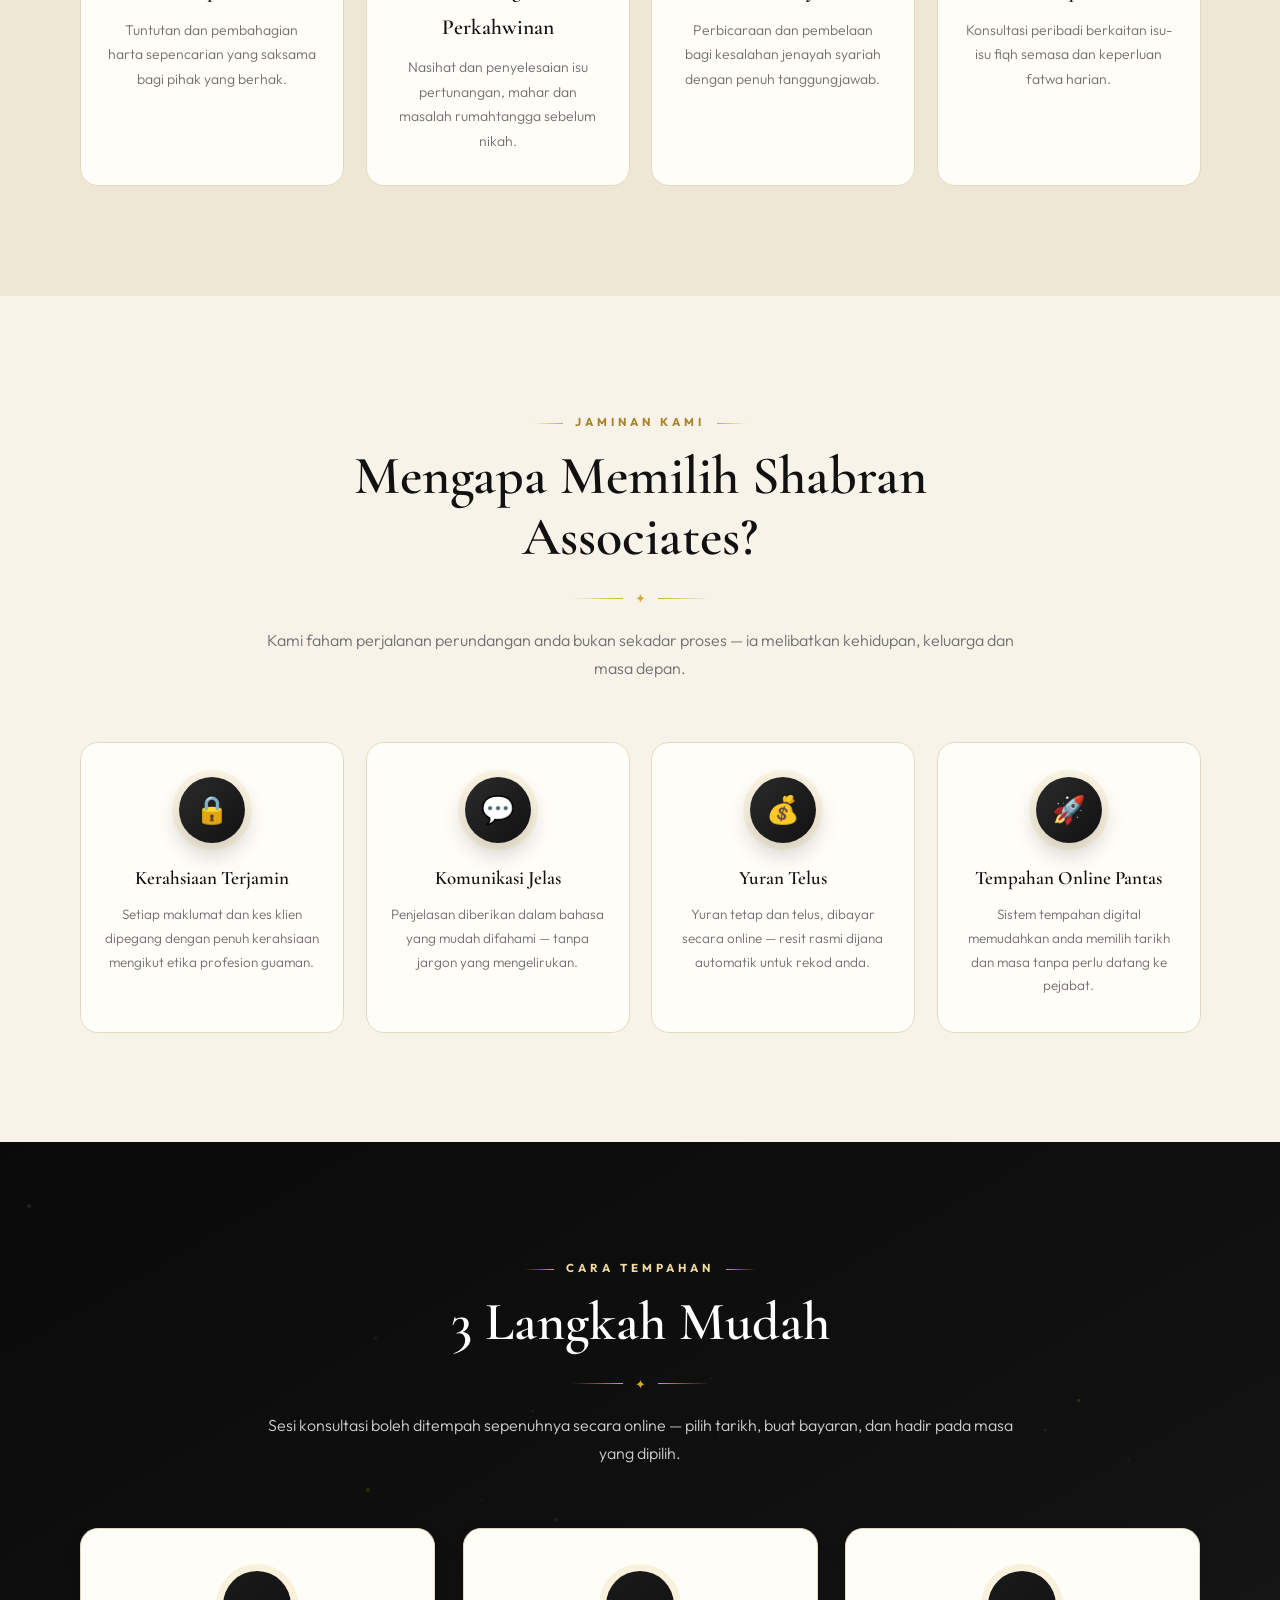
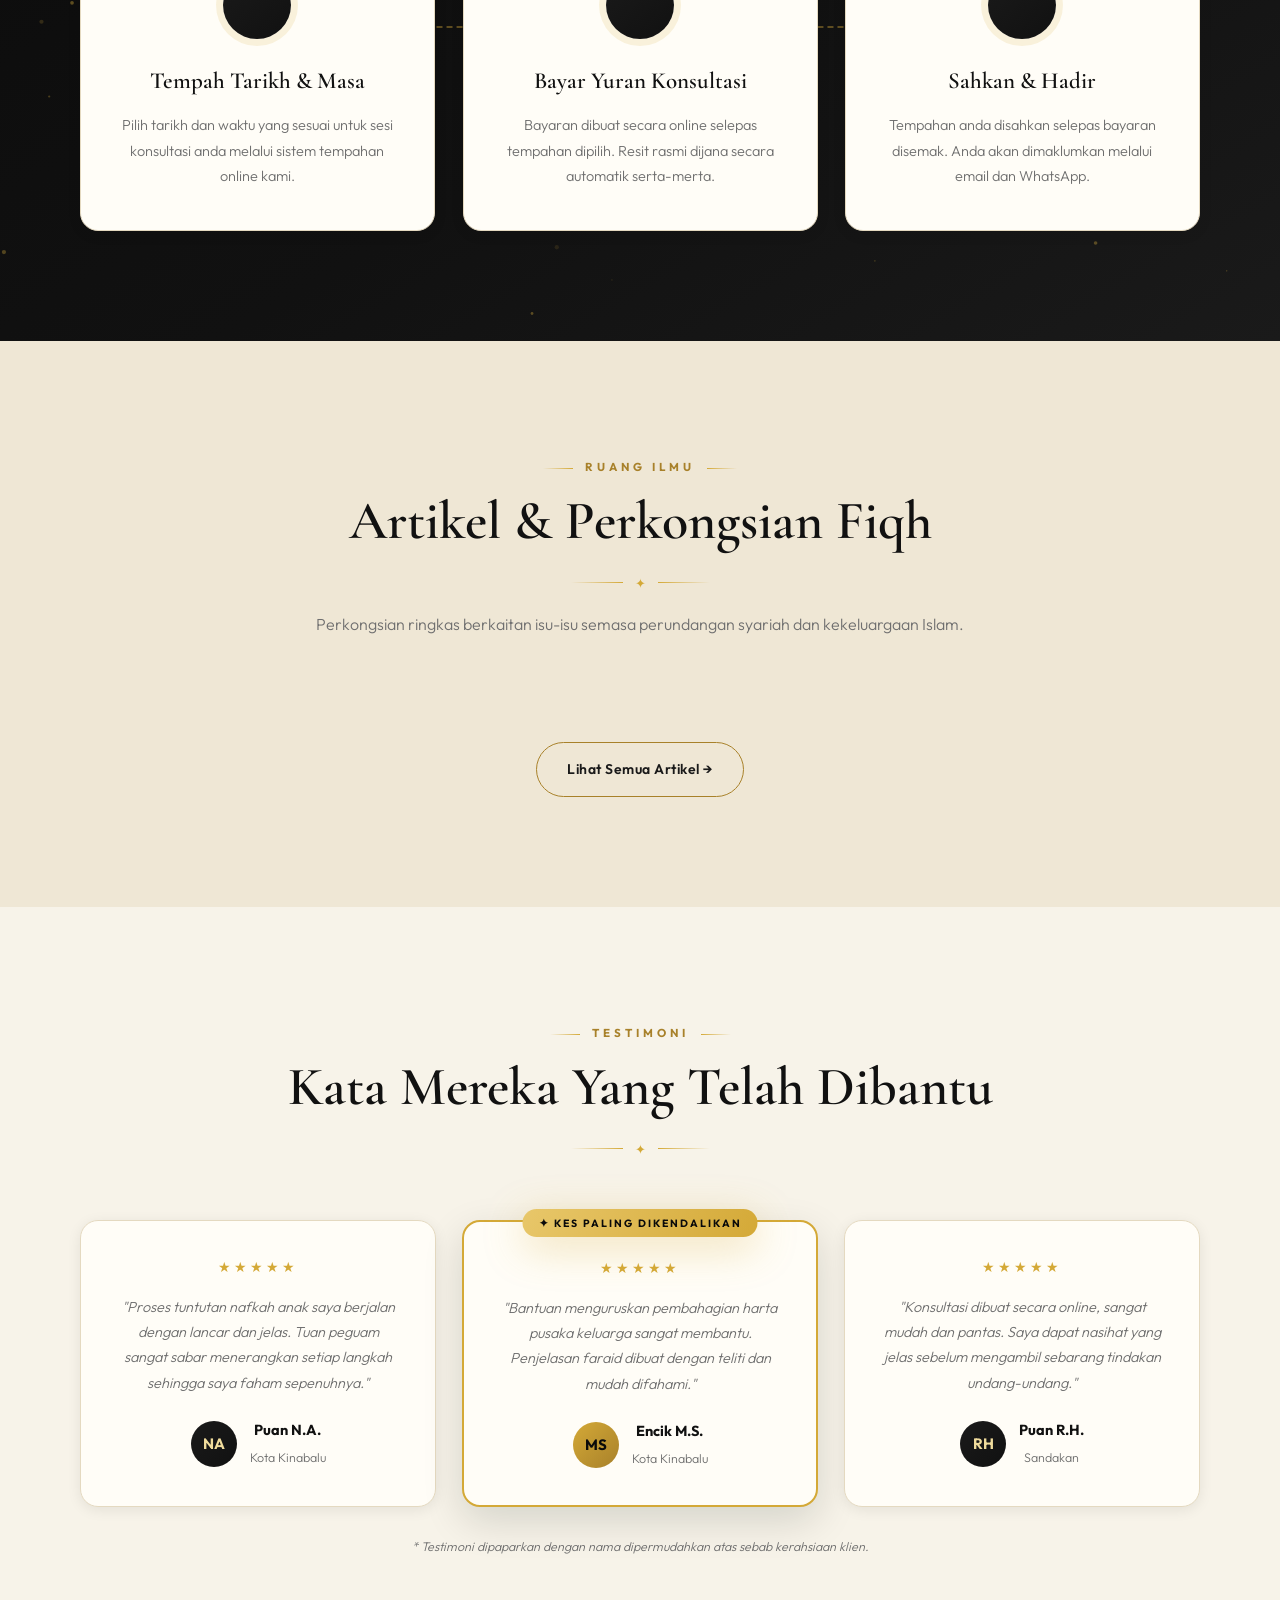
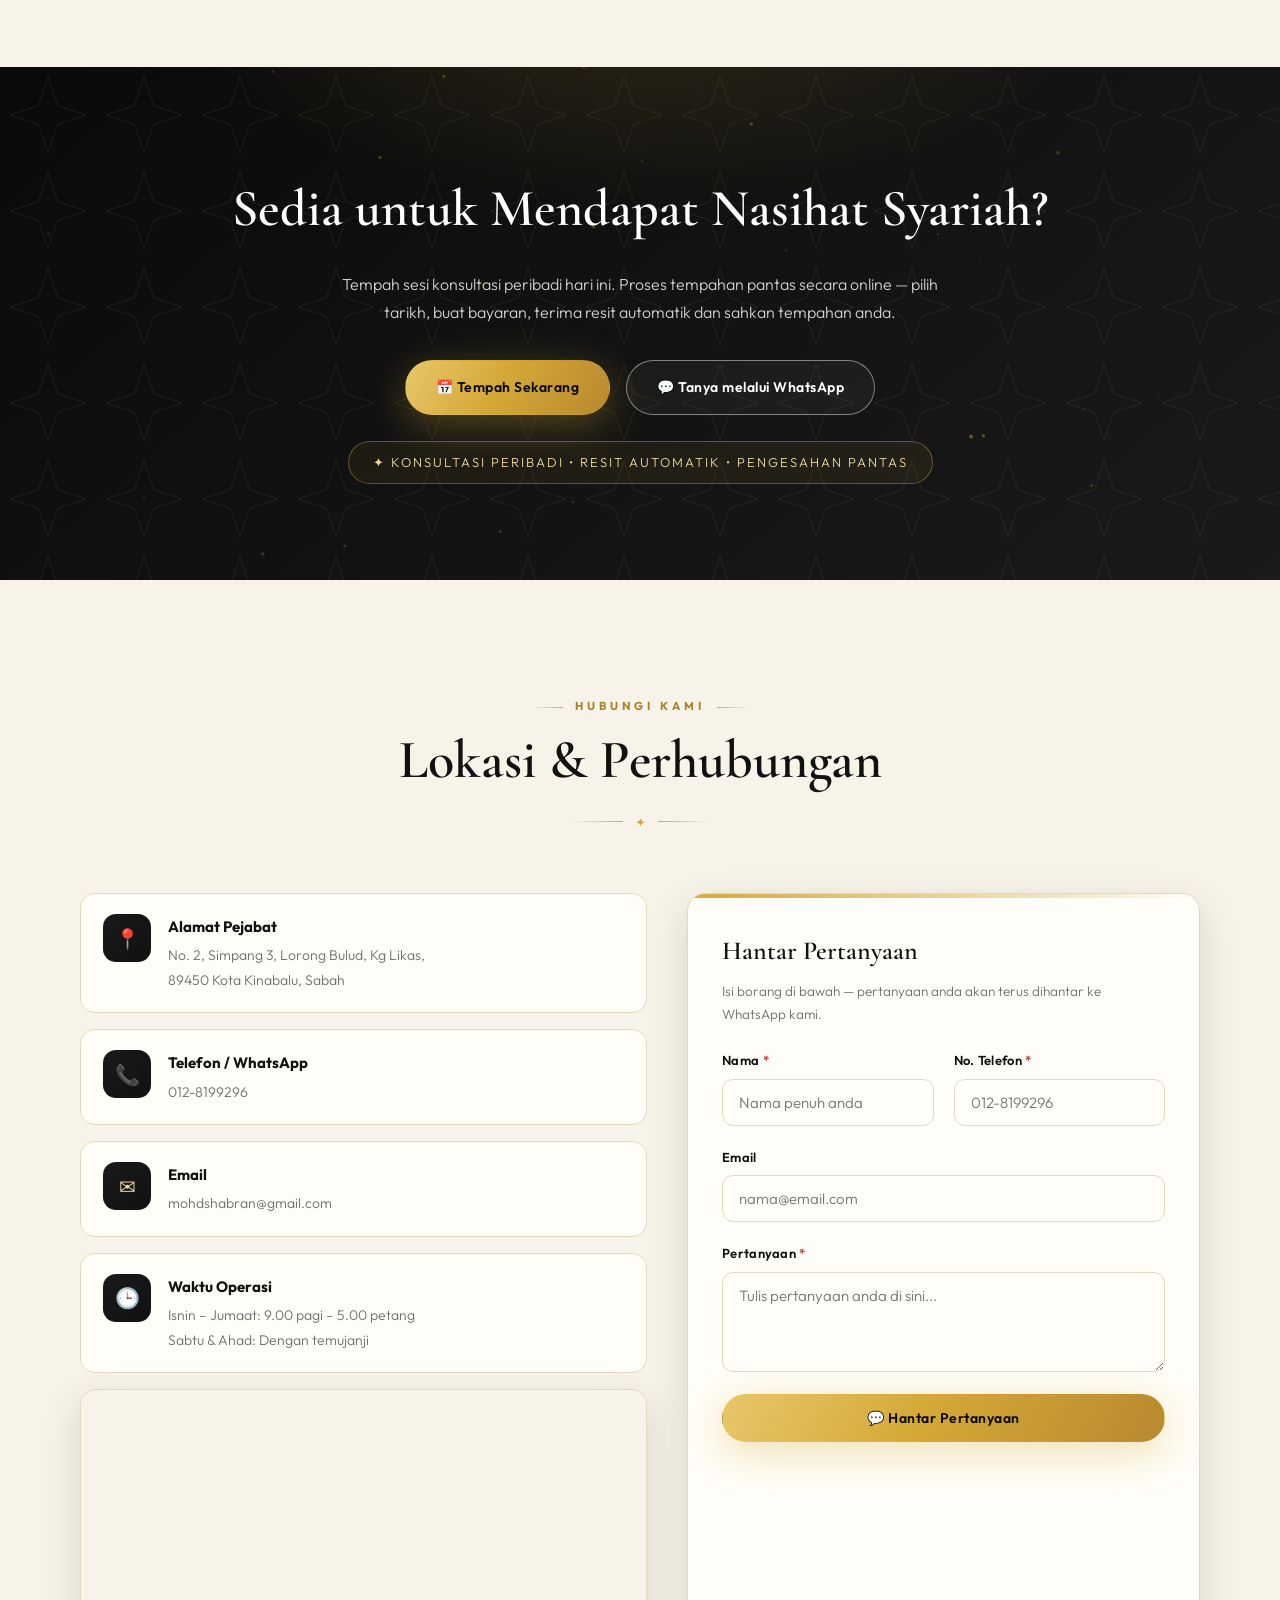
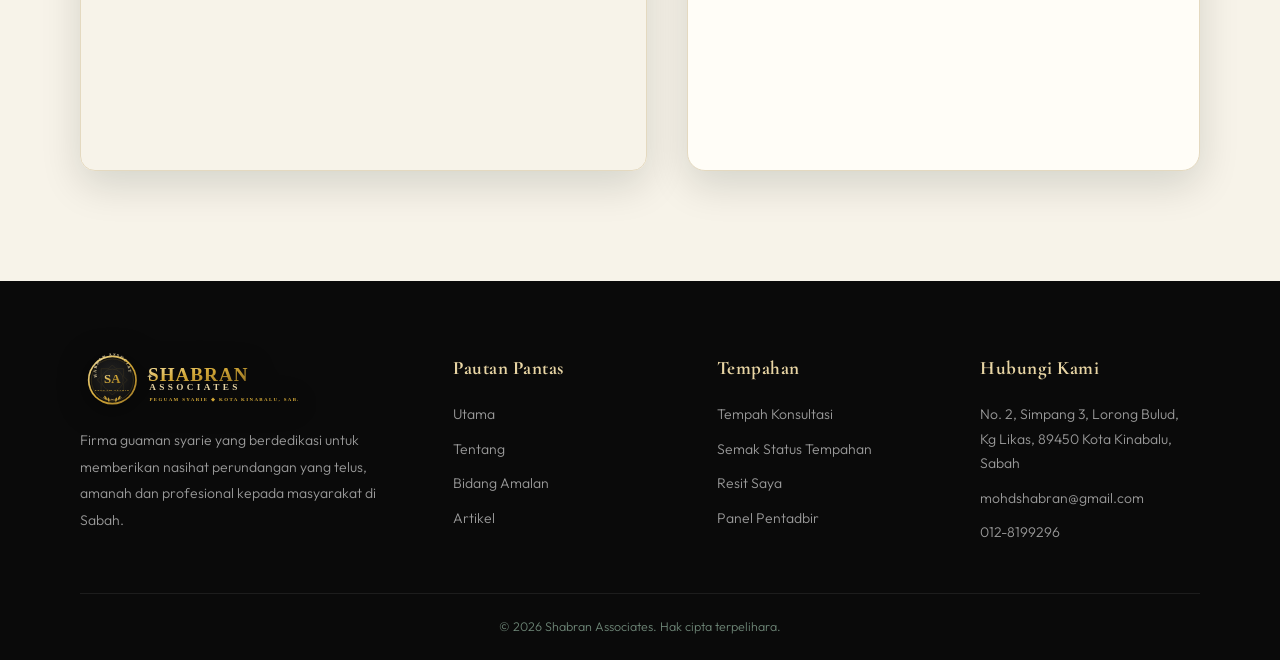
==== commit c266736a: "Peta: embed terus ke listing rasmi Google Maps 'Shabran Associates' (ftid)" ====
--- a/index.html
+++ b/index.html
@@ -332,7 +332,7 @@
           <div><b>Waktu Operasi</b><p>Isnin &ndash; Jumaat: 9.00 pagi &ndash; 5.00 petang<br>Sabtu &amp; Ahad: Dengan temujanji</p></div>
         </div>
         <div class="map-frame" style="min-height:300px">
-          <iframe src="https://www.google.com/maps?q=6.0013683,116.1140087&hl=ms&z=18&output=embed" loading="lazy" title="Lokasi Shabran Associates"></iframe>
+          <iframe src="https://www.google.com/maps?q=Shabran+Associates,+No+2+Simpang+3,+Lorong+Buluh,+Likas,+88450+Kota+Kinabalu,+Sabah&ftid=0x323b6b43896000fb:0x53328cda96aa34d2&hl=ms&z=17&output=embed" loading="lazy" title="Lokasi Shabran Associates"></iframe>
         </div>
       </div>
       <div class="contact-form reveal">
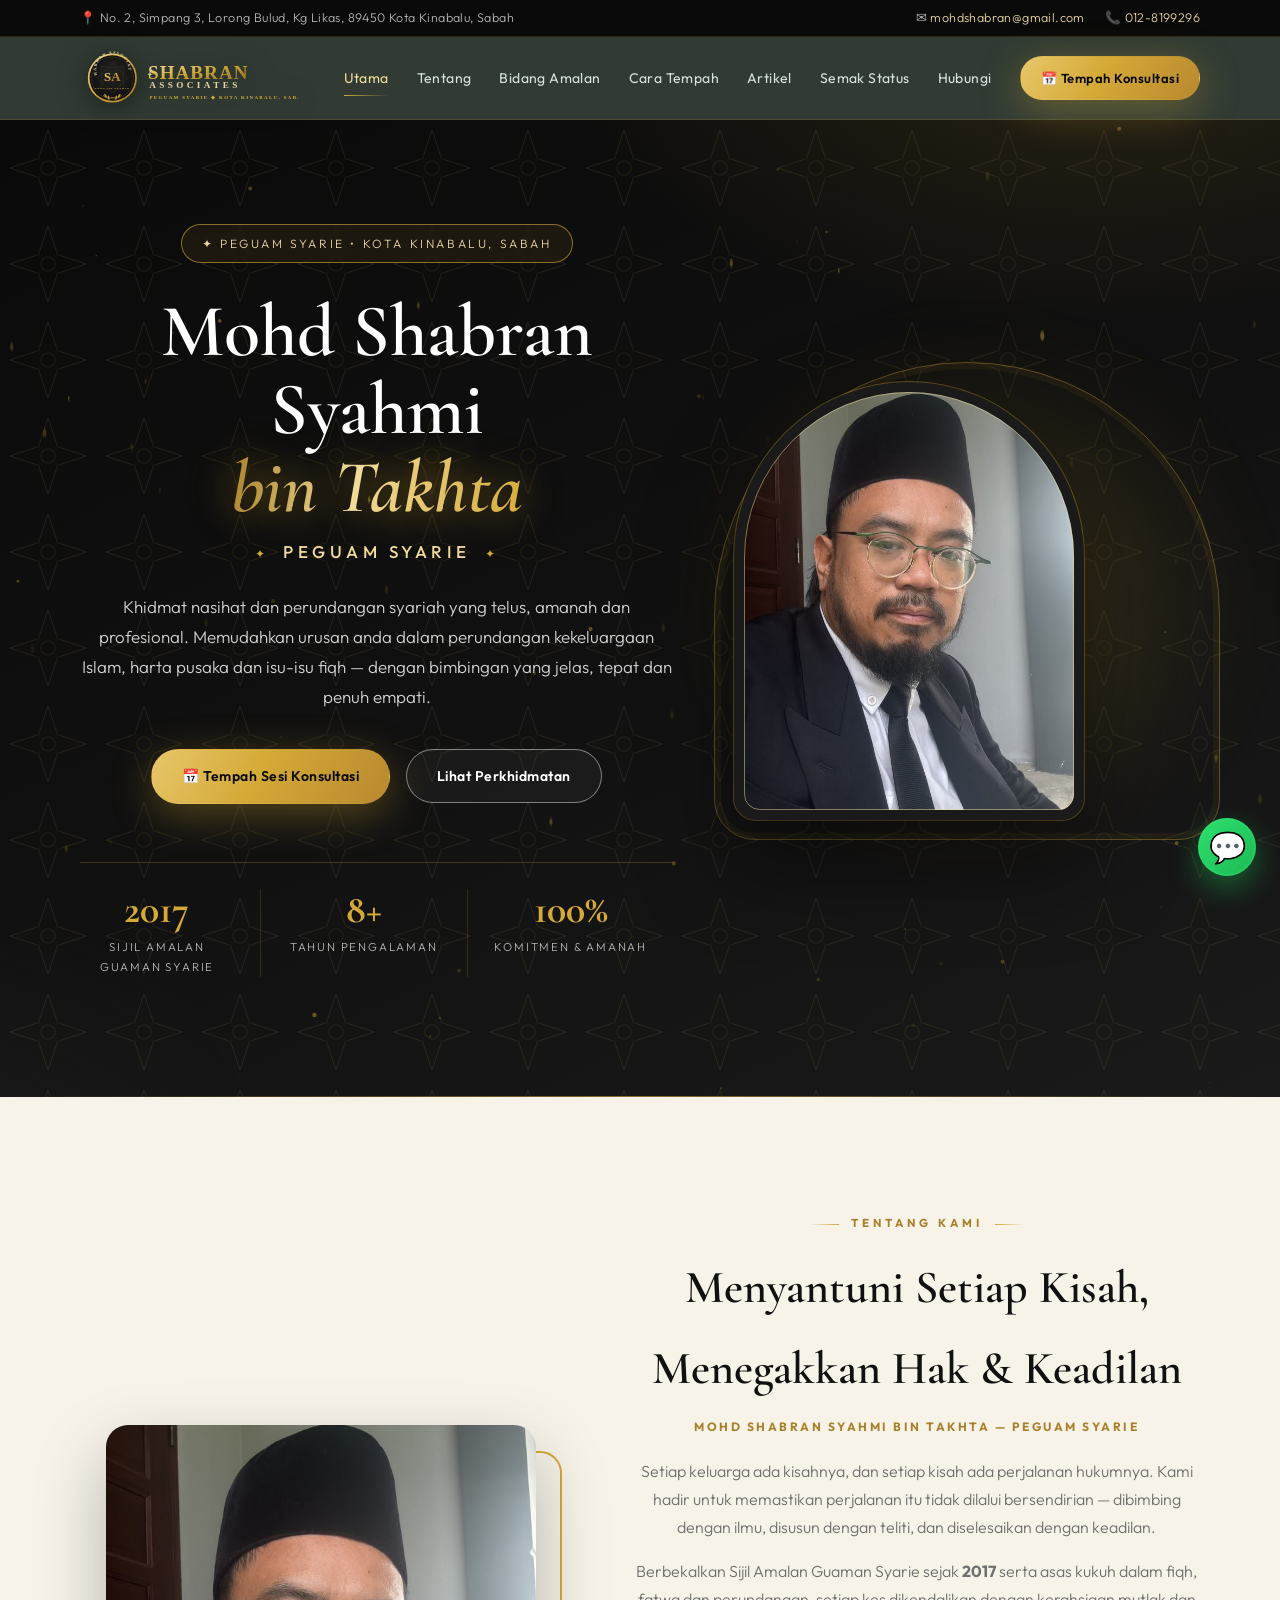
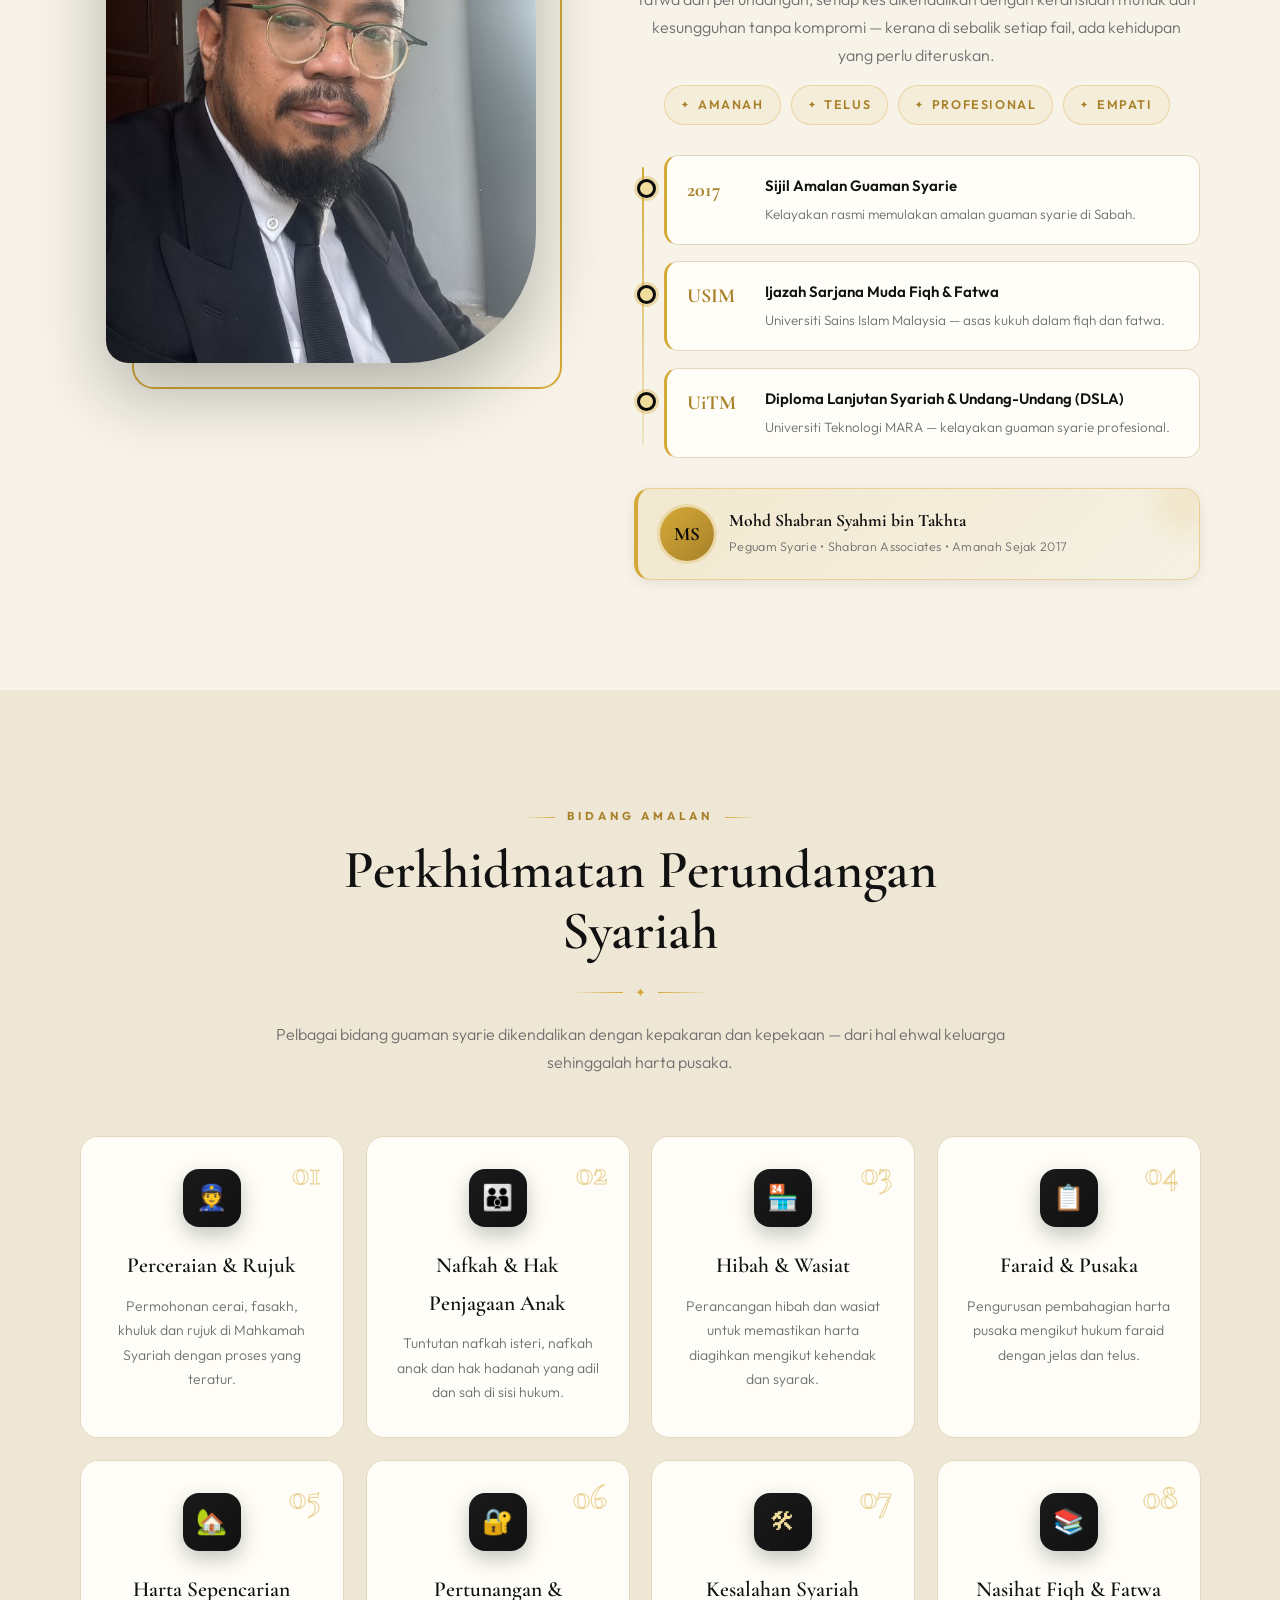
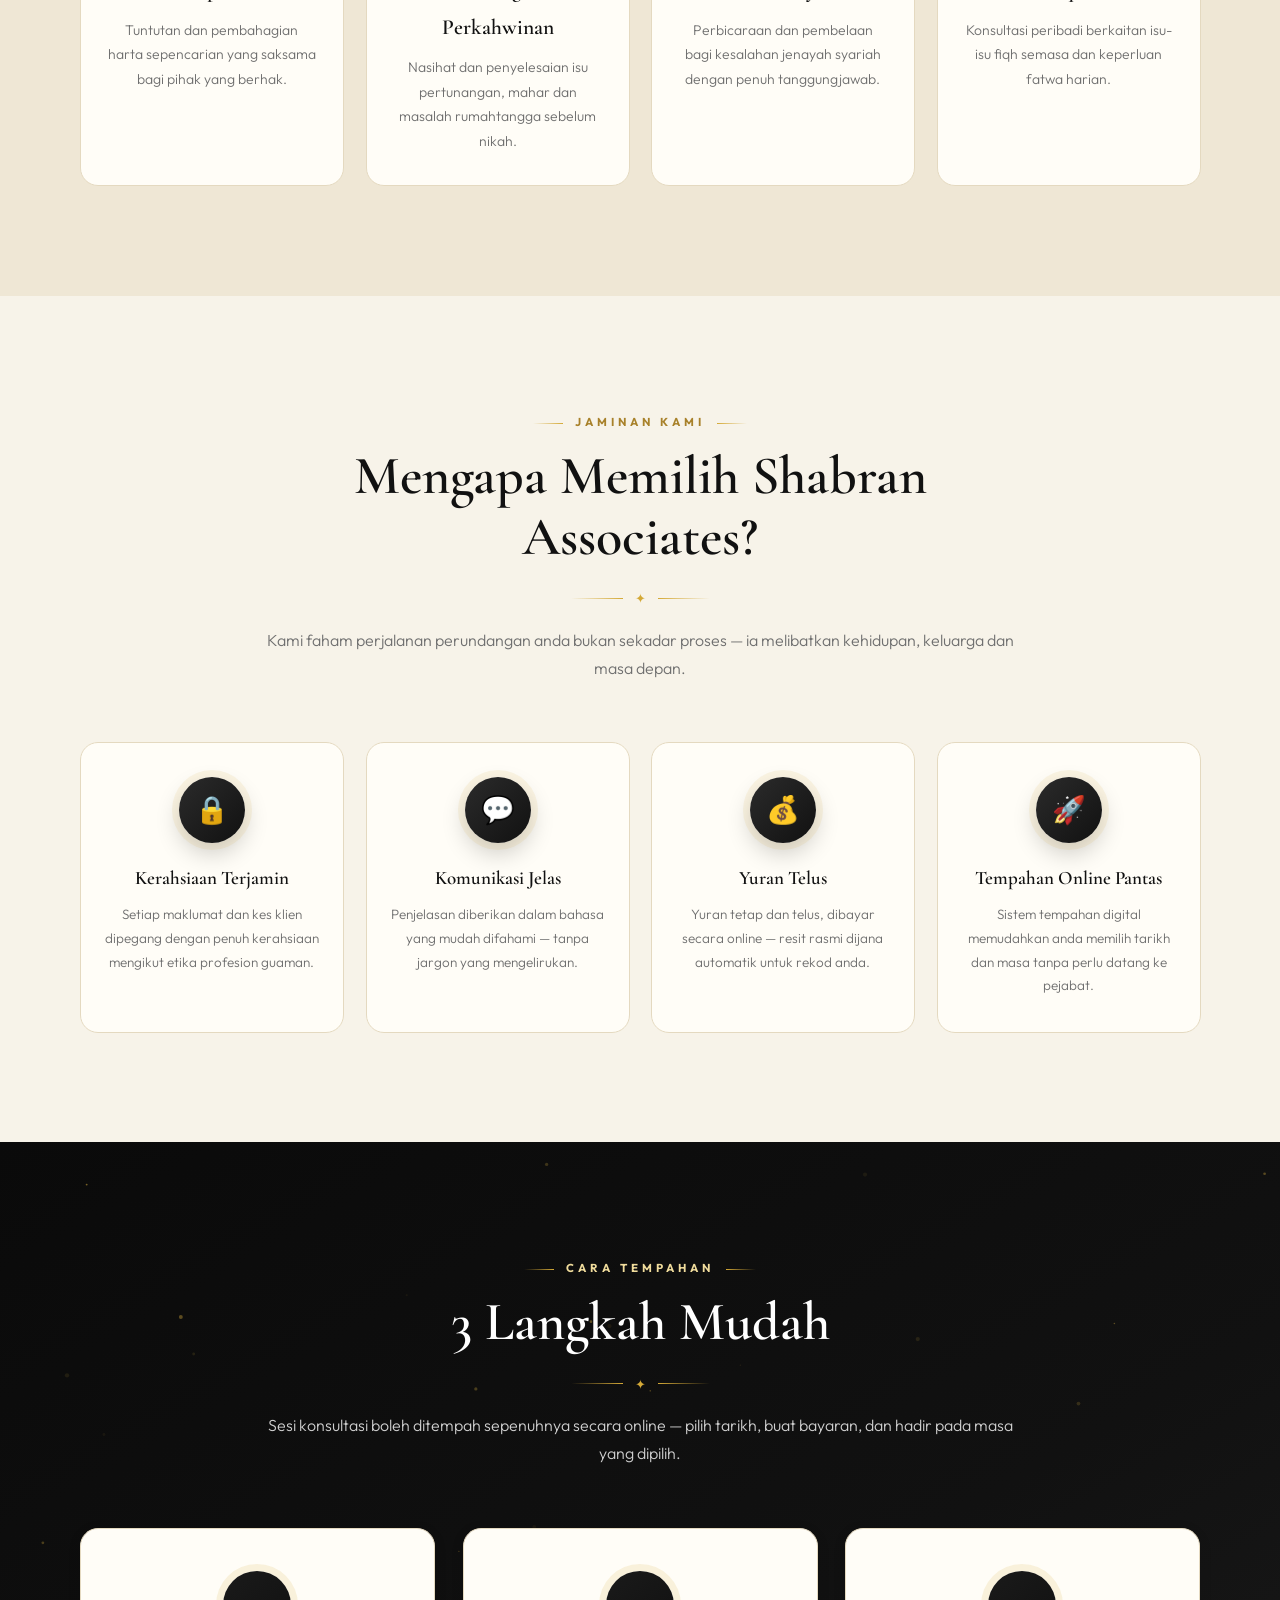
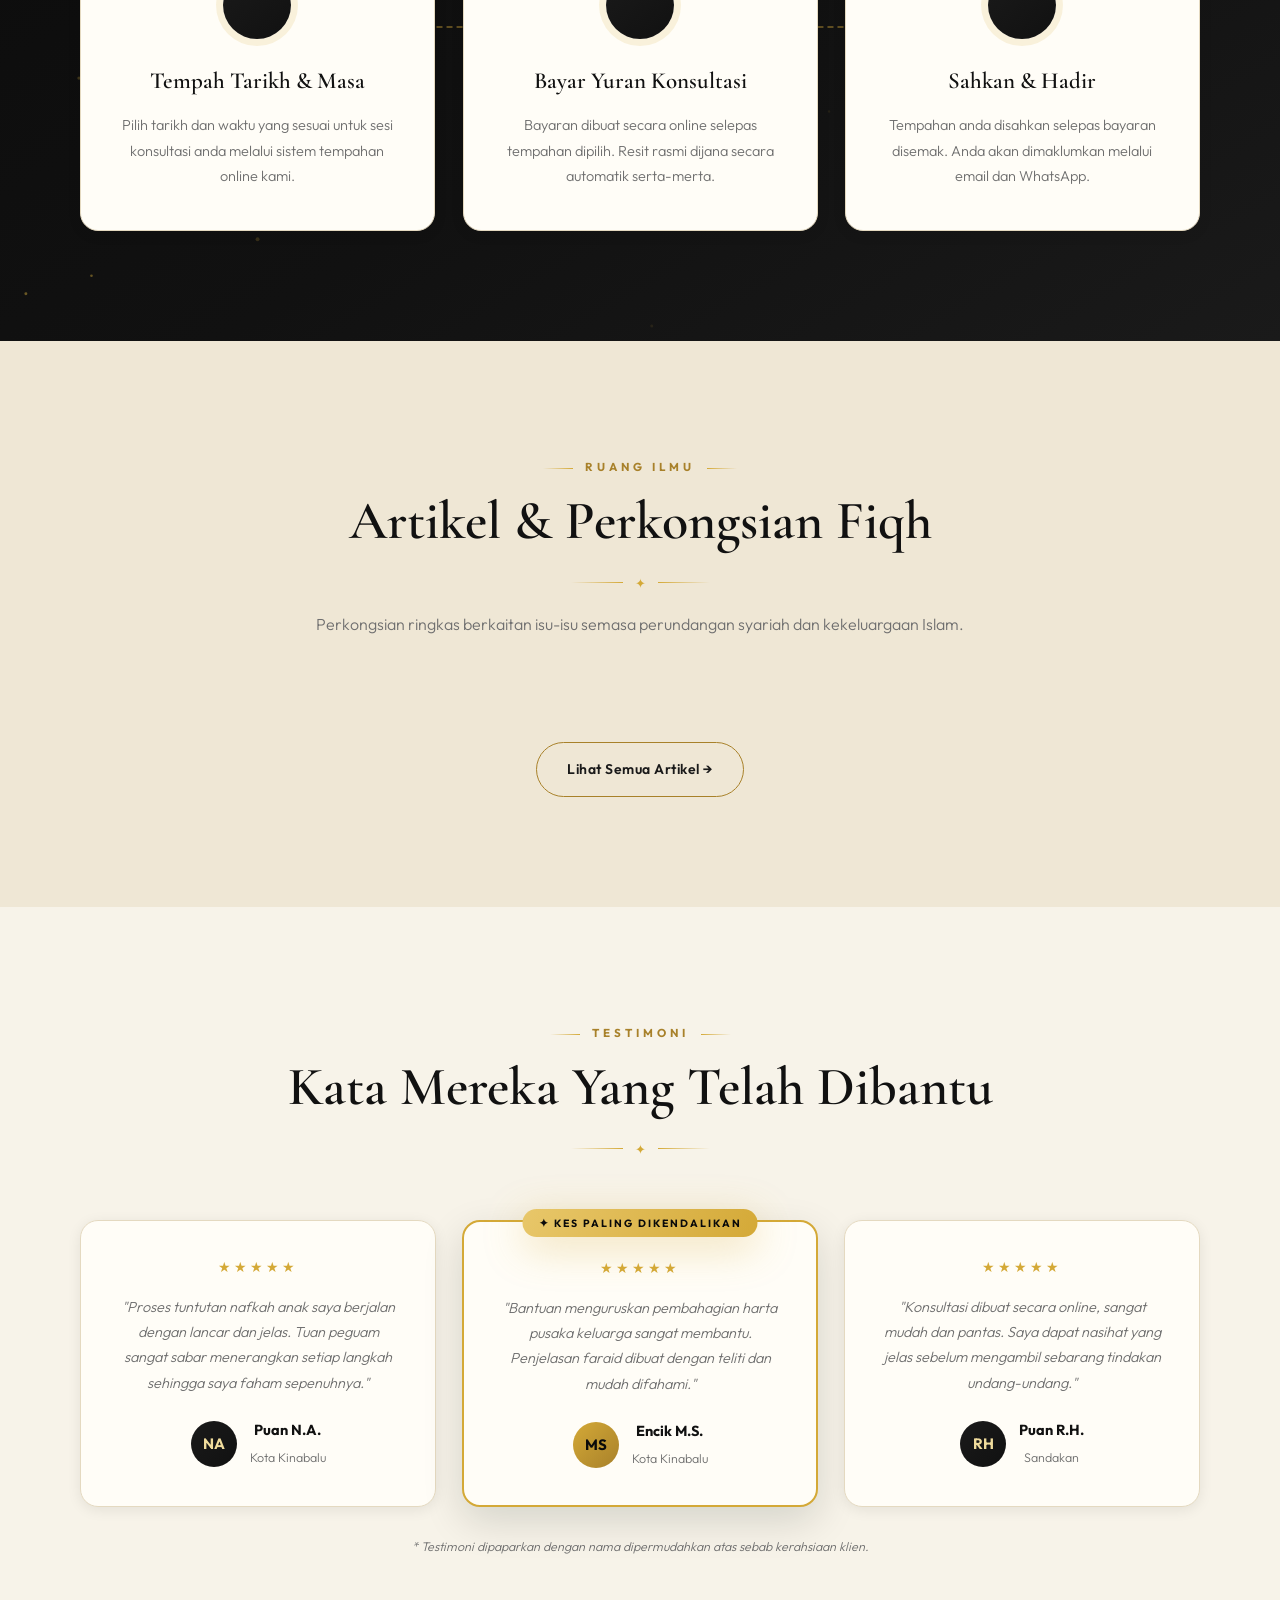
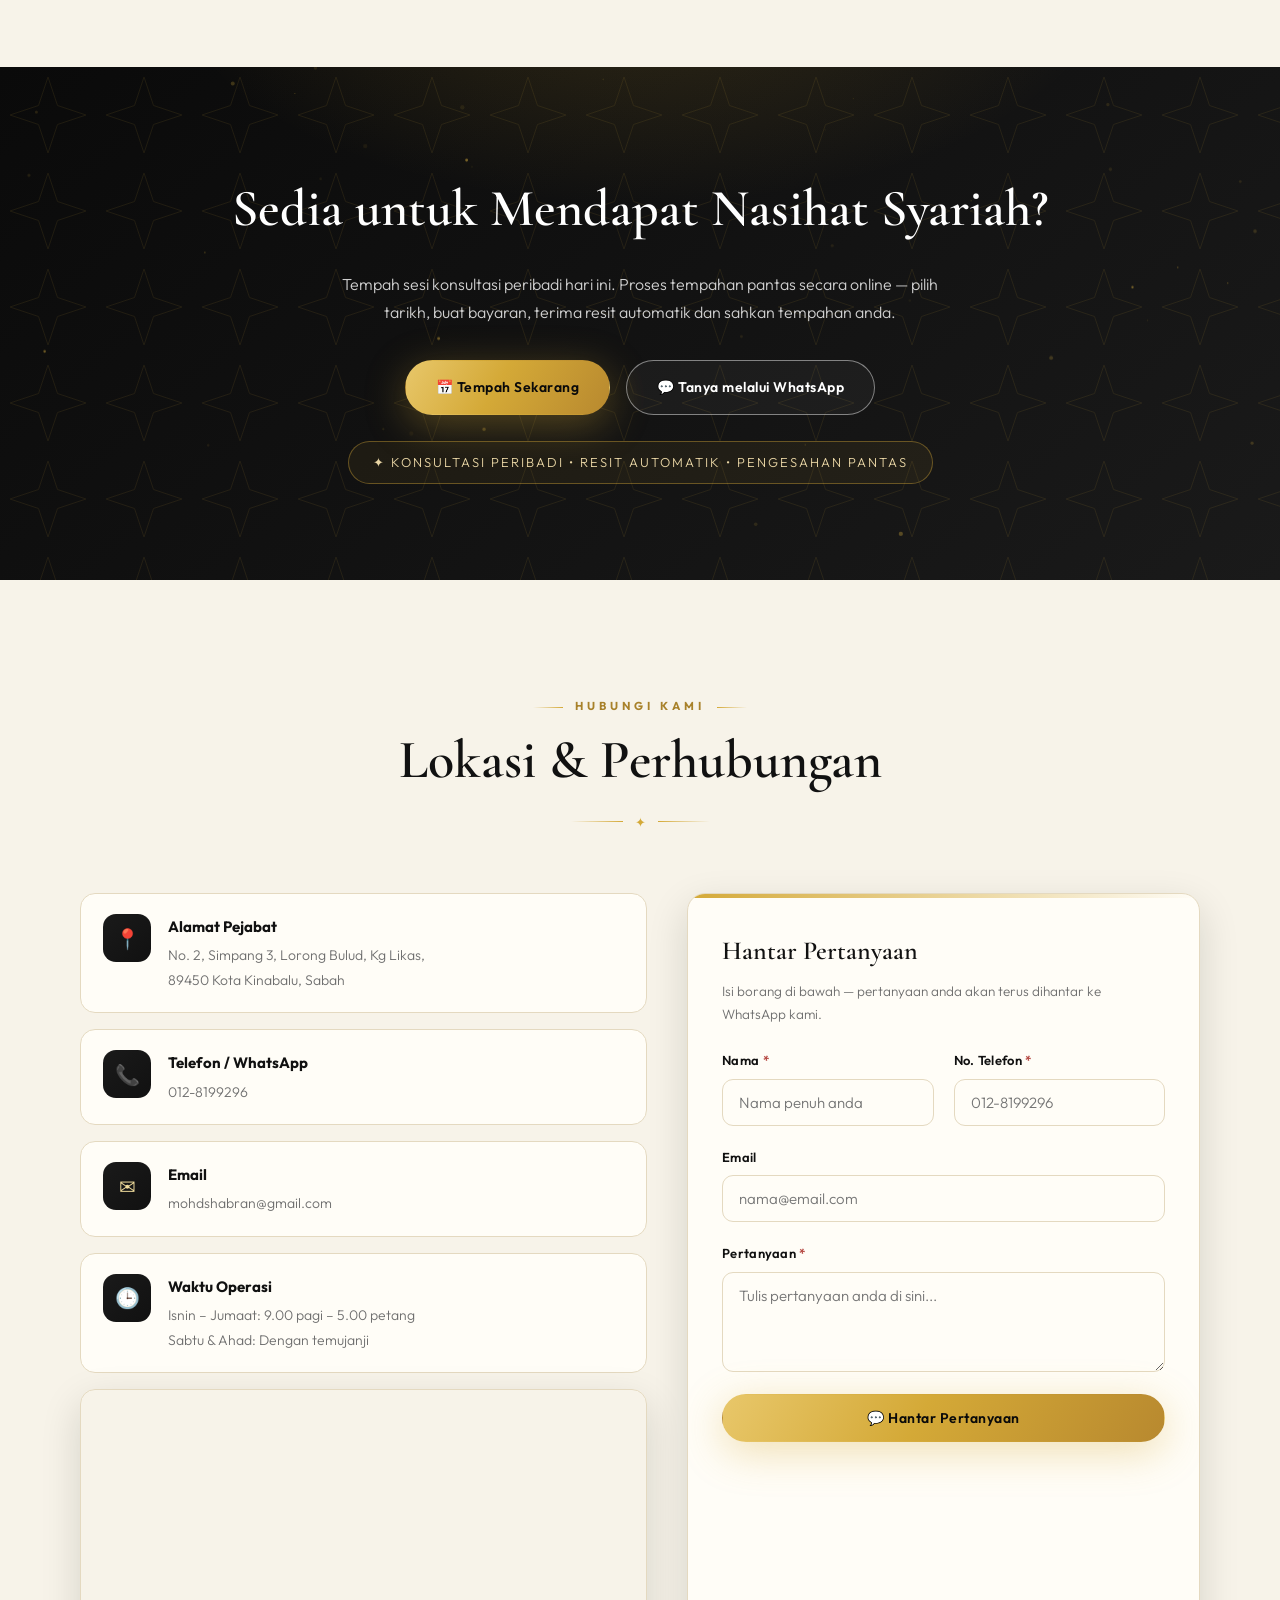
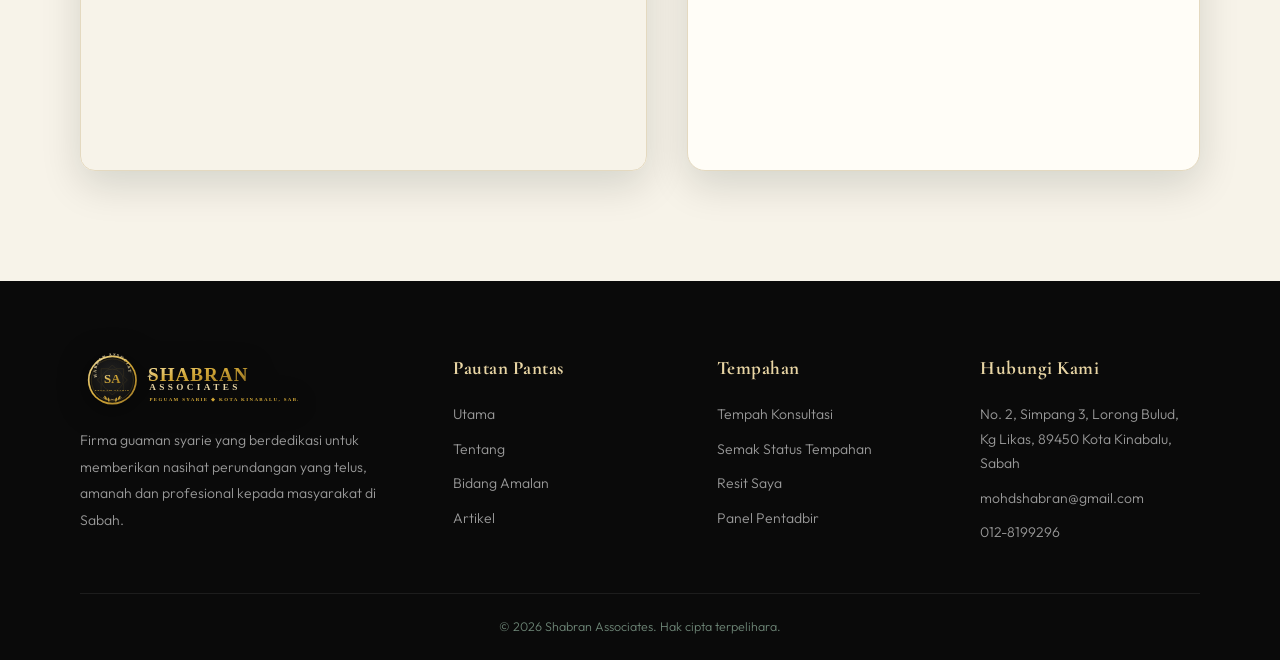
==== commit e9dc2042: "Gambar pusat: muat naik sekali di admin - kelihatan SEMUA peranti (disimpan dalam spreadsheet pangka" ====
--- a/index.html
+++ b/index.html
@@ -1,4 +1,4 @@
-<!DOCTYPE html>
+﻿<!DOCTYPE html>
 <html lang="ms">
 <head>
 <meta charset="UTF-8">
@@ -9,7 +9,7 @@
 <link rel="preconnect" href="https://fonts.googleapis.com">
 <link rel="preconnect" href="https://fonts.gstatic.com" crossorigin>
 <link href="https://fonts.googleapis.com/css2?family=Cormorant+Garamond:ital,wght@0,500;0,600;0,700;1,500;1,600&family=Outfit:wght@200;300;400;500;600;700&display=swap" rel="stylesheet">
-<link rel="stylesheet" href="css/style.css?v=2047">
+<link rel="stylesheet" href="css/style.css?v=2048">
 </head>
 <body>
 
@@ -414,9 +414,9 @@
   <span class="pulse"></span>&#128172;
 </a>
 
-<script src="js/config.js?v=2047"></script>
-<script src="js/main.js?v=2047"></script>
-<script src="js/luxury.js?v=2047"></script>
-<script src="js/blog.js?v=2047"></script>
+<script src="js/config.js?v=2048"></script>
+<script src="js/main.js?v=2048"></script>
+<script src="js/luxury.js?v=2048"></script>
+<script src="js/blog.js?v=2048"></script>
 </body>
 </html>
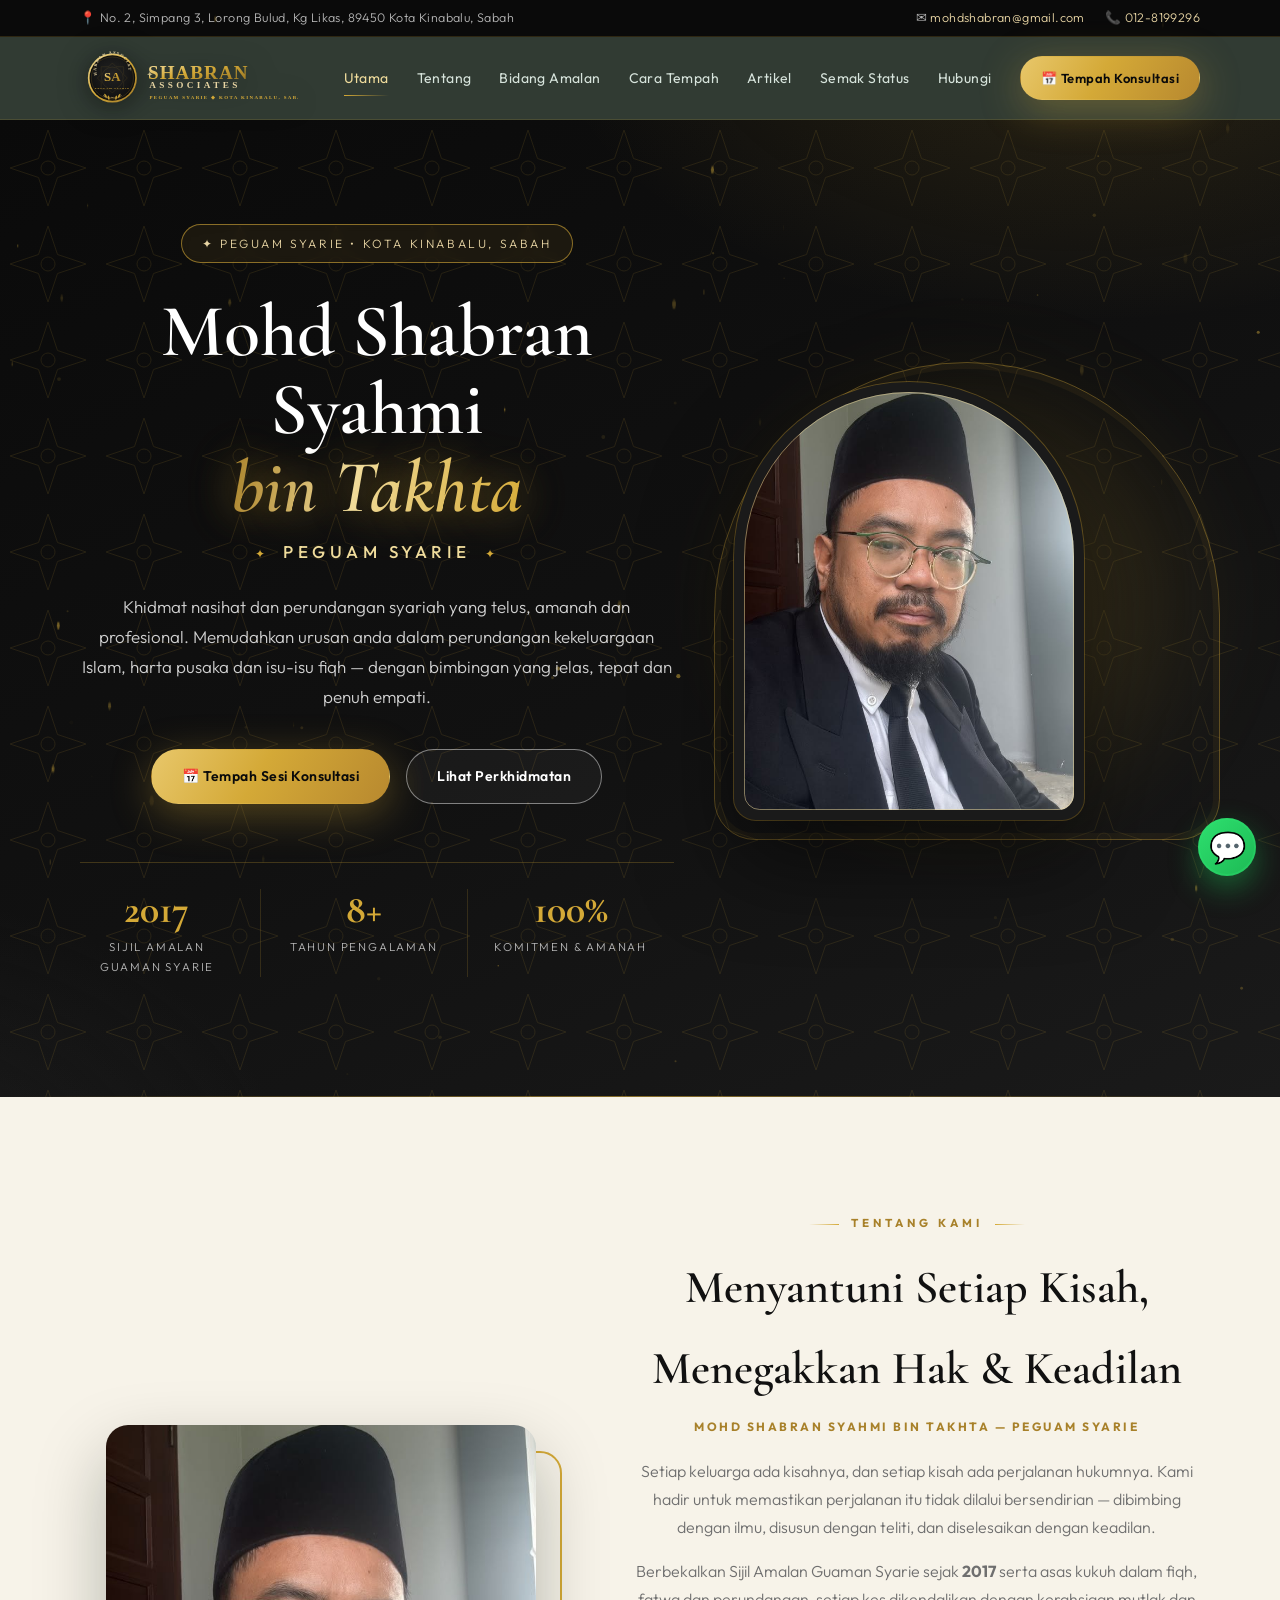
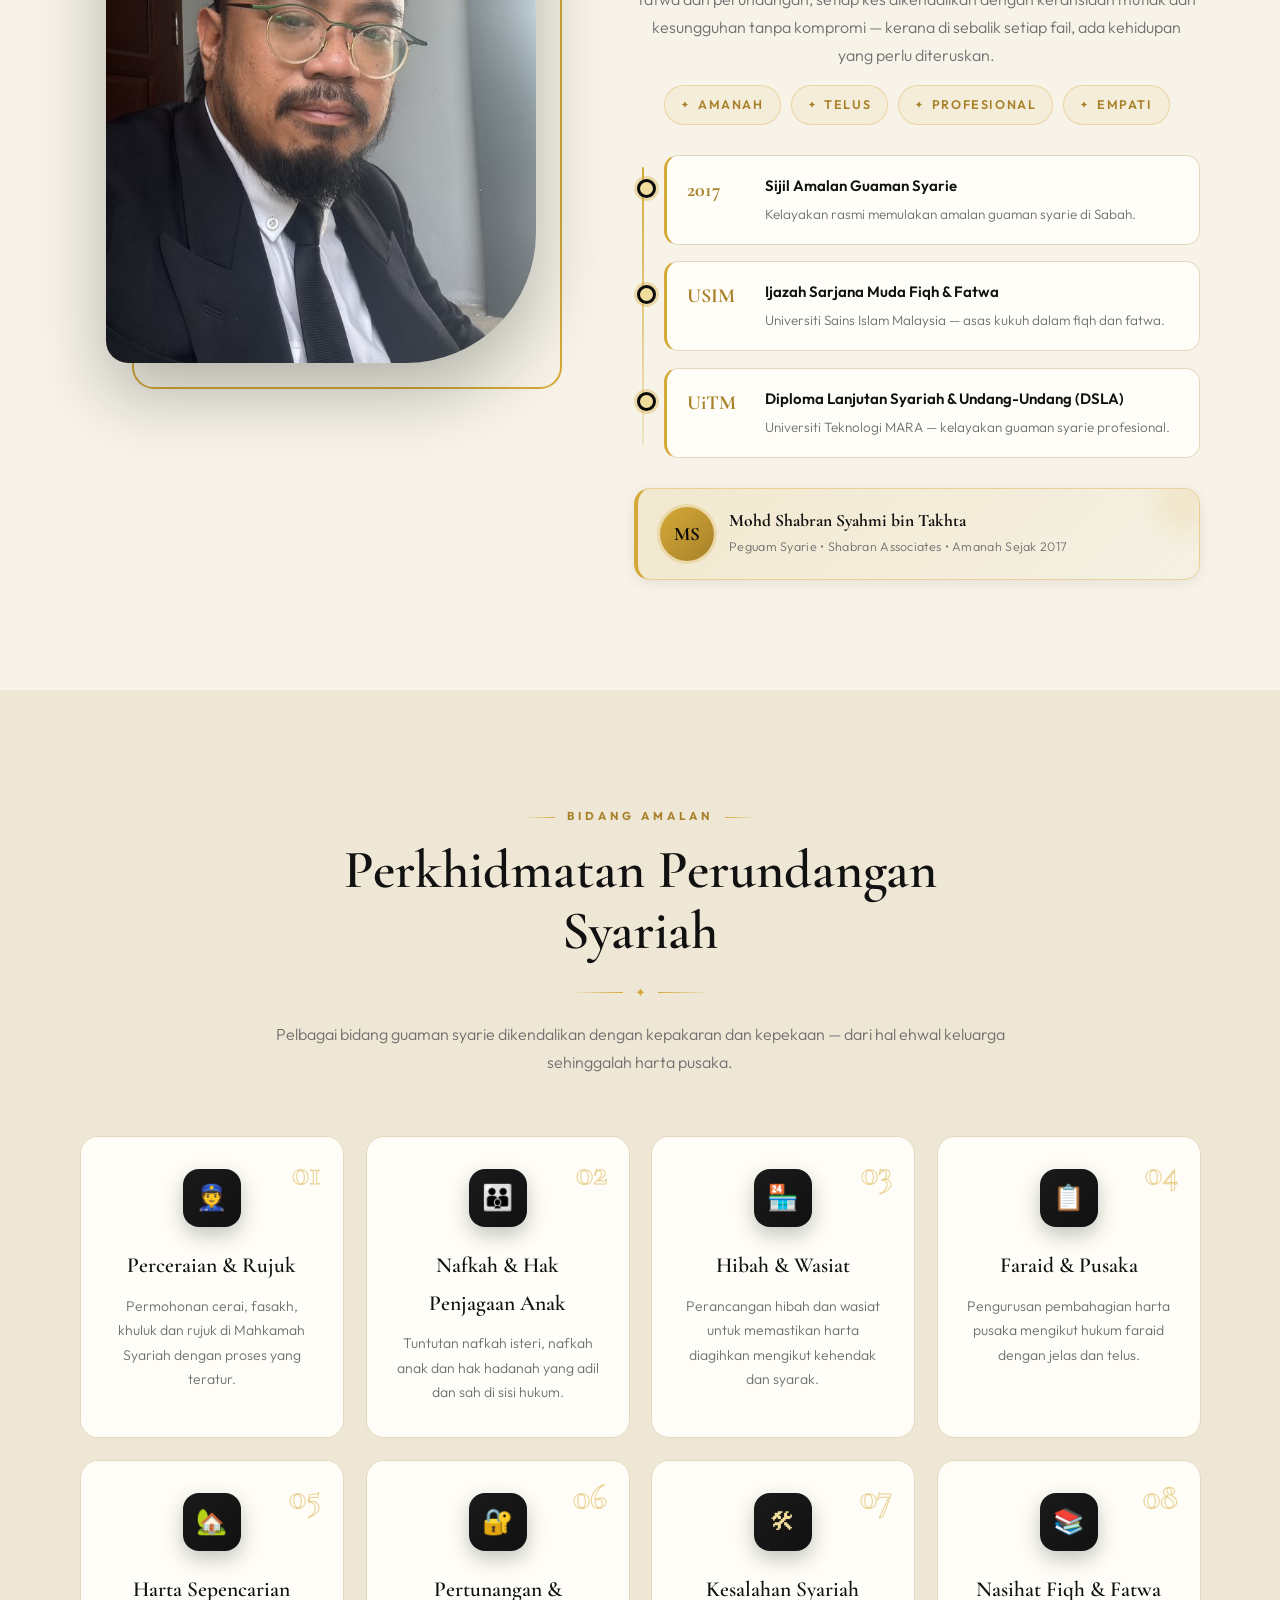
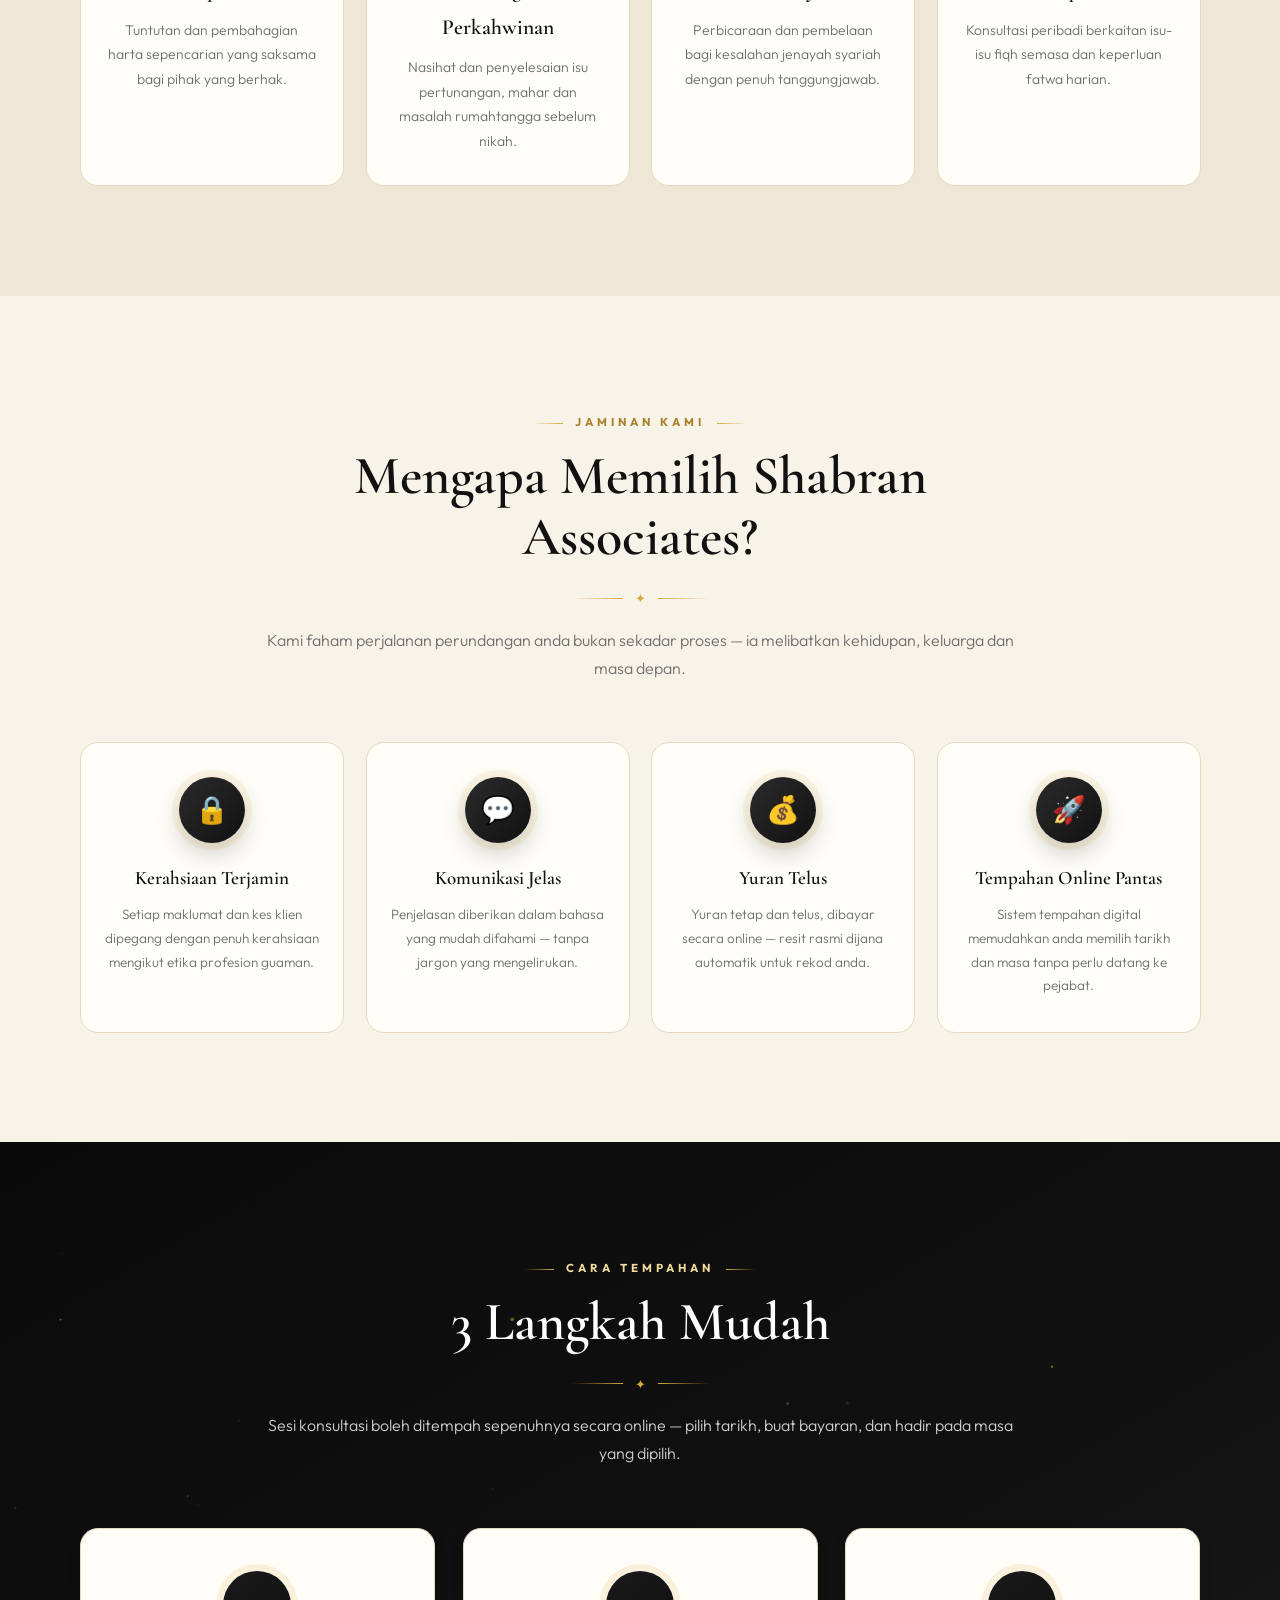
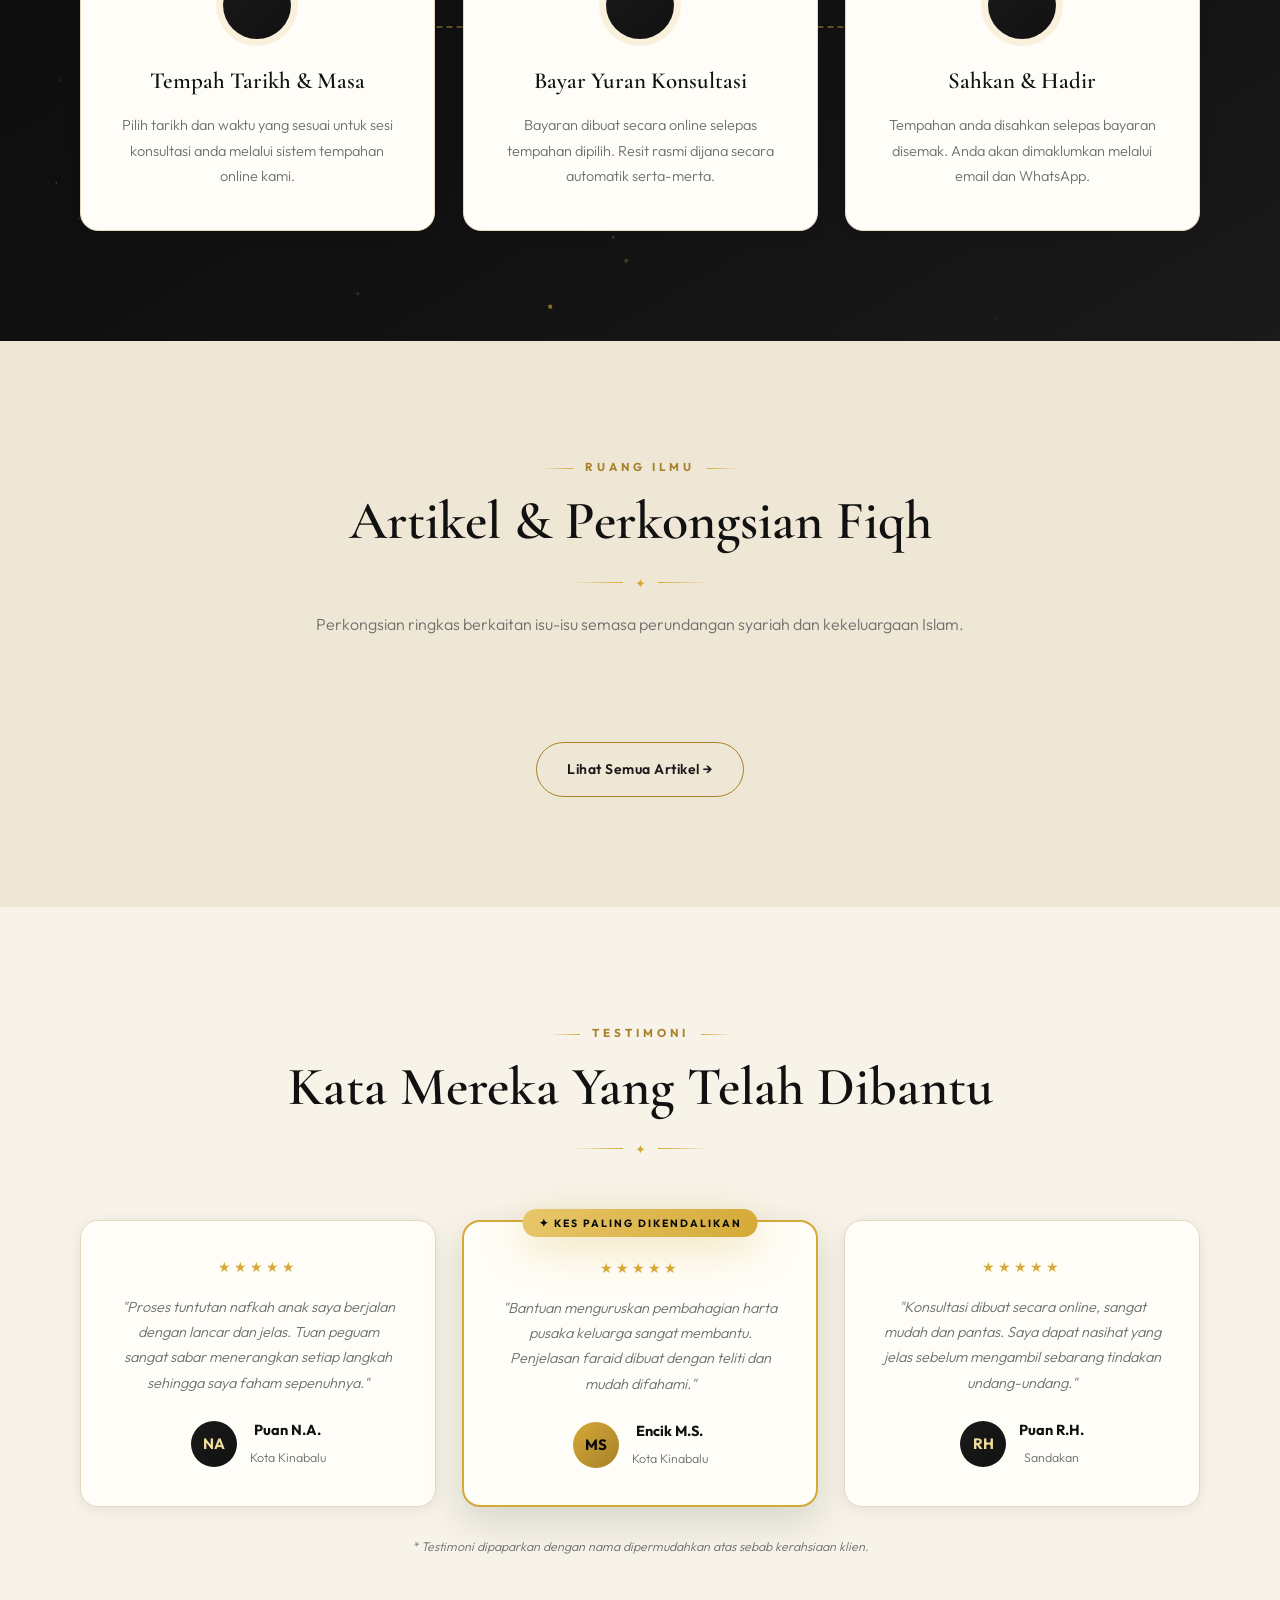
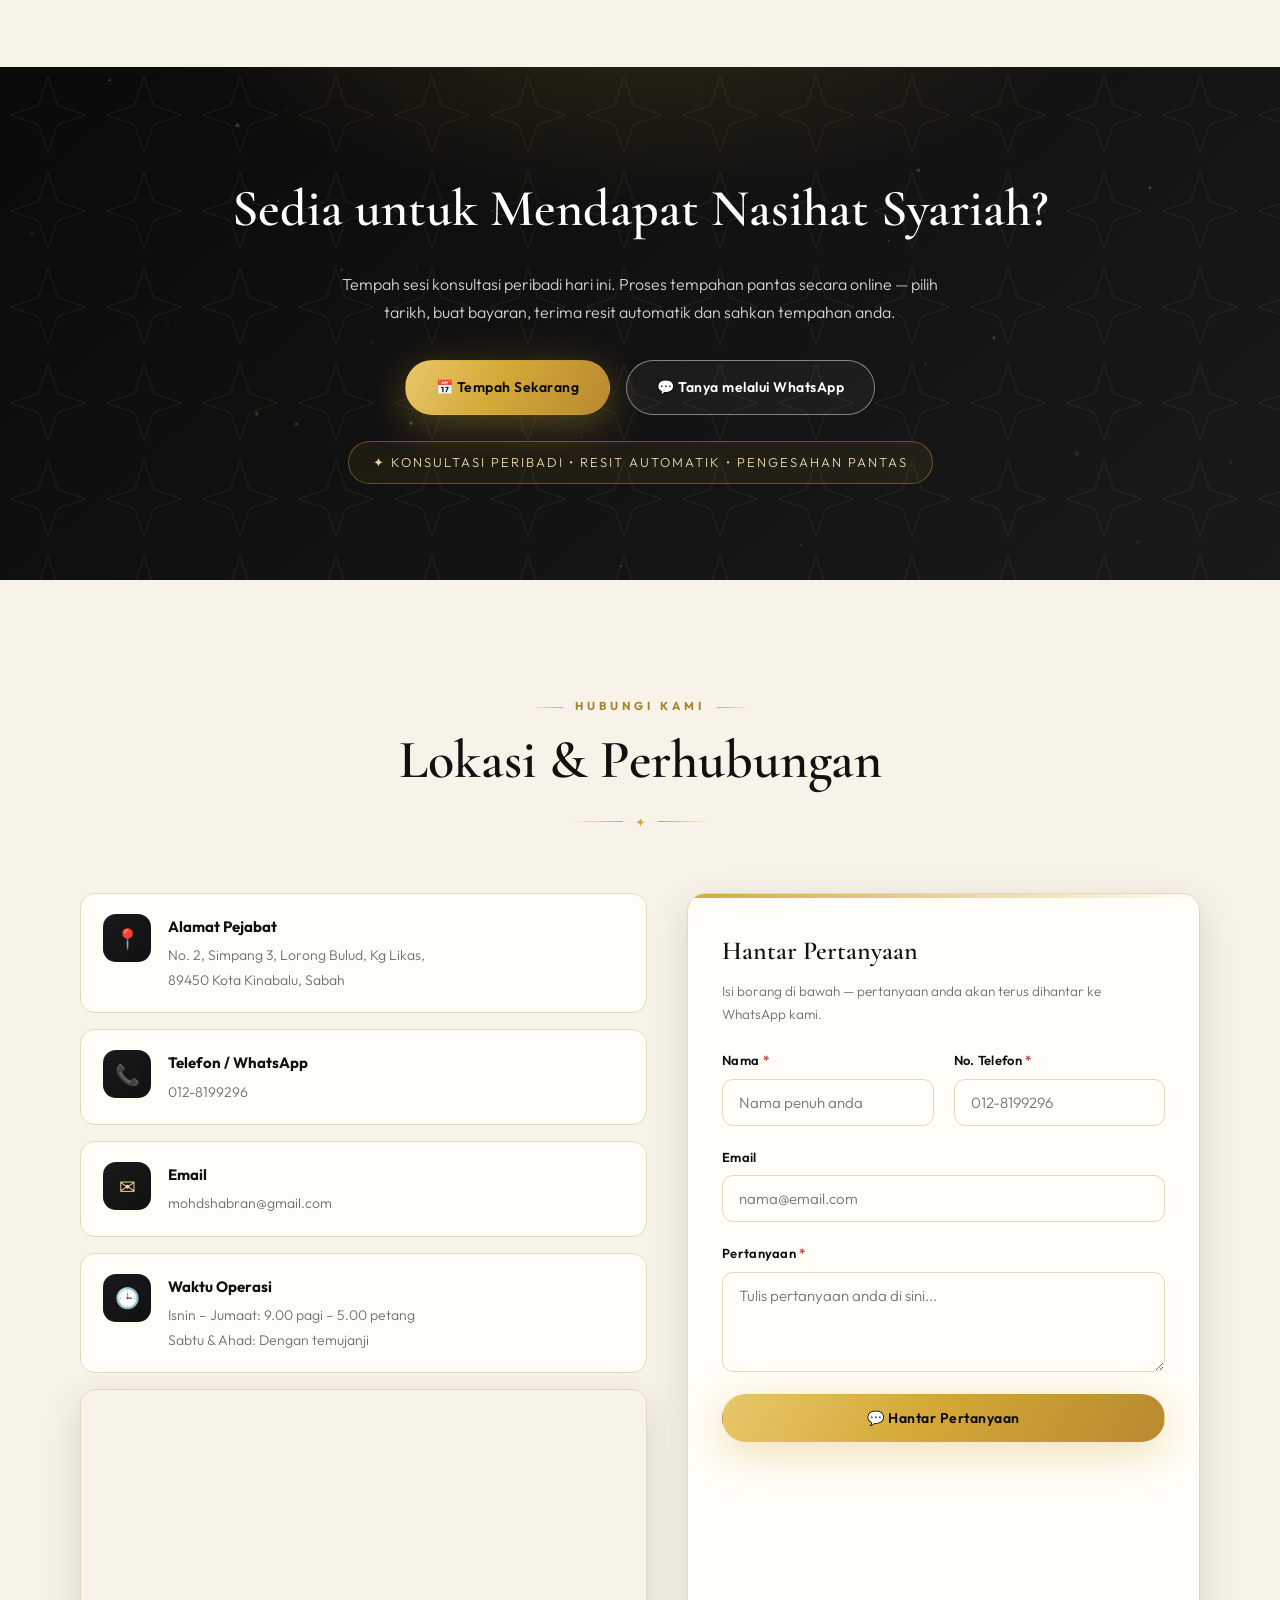
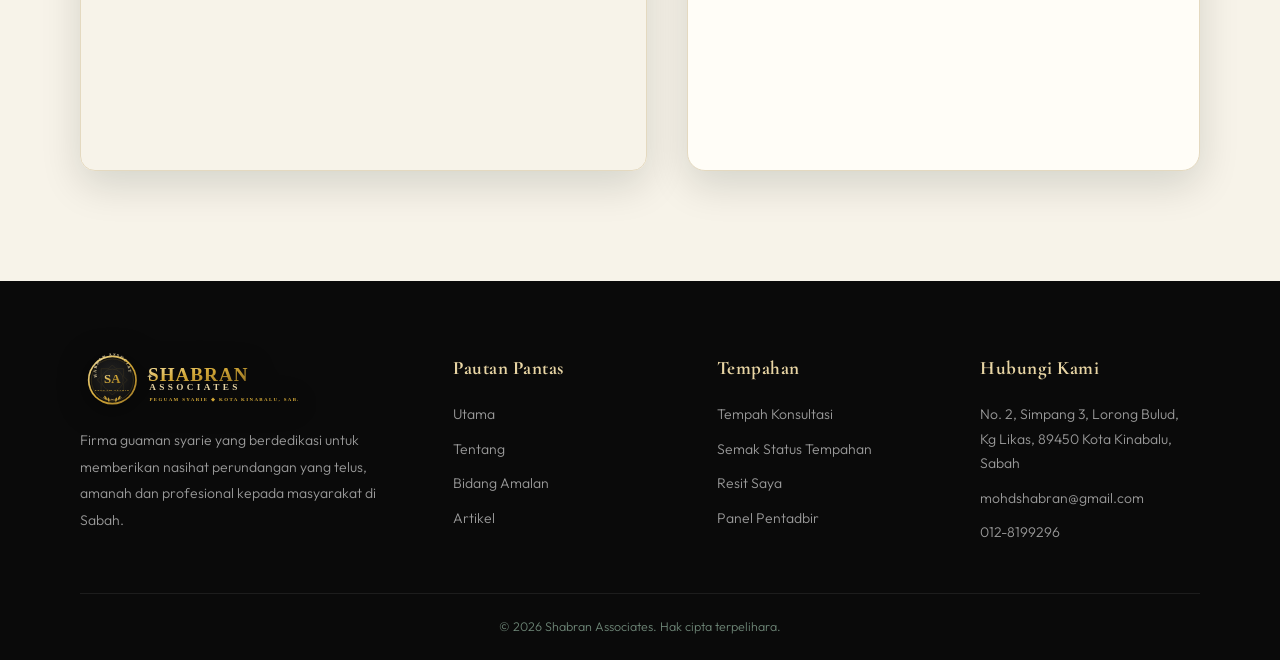
==== commit 32224155: "Aliran bayaran baharu + sistem waktu tidak tersedia: admin sahkan masa dulu, QR muncul di status, kl" ====
--- a/index.html
+++ b/index.html
@@ -9,7 +9,7 @@
 <link rel="preconnect" href="https://fonts.googleapis.com">
 <link rel="preconnect" href="https://fonts.gstatic.com" crossorigin>
 <link href="https://fonts.googleapis.com/css2?family=Cormorant+Garamond:ital,wght@0,500;0,600;0,700;1,500;1,600&family=Outfit:wght@200;300;400;500;600;700&display=swap" rel="stylesheet">
-<link rel="stylesheet" href="css/style.css?v=2048">
+<link rel="stylesheet" href="css/style.css?v=2049">
 </head>
 <body>
 
@@ -414,9 +414,9 @@
   <span class="pulse"></span>&#128172;
 </a>
 
-<script src="js/config.js?v=2048"></script>
-<script src="js/main.js?v=2048"></script>
-<script src="js/luxury.js?v=2048"></script>
-<script src="js/blog.js?v=2048"></script>
+<script src="js/config.js?v=2049"></script>
+<script src="js/main.js?v=2049"></script>
+<script src="js/luxury.js?v=2049"></script>
+<script src="js/blog.js?v=2049"></script>
 </body>
 </html>
--- a/css/style.css
+++ b/css/style.css
@@ -696,8 +696,10 @@
 .status-head h3 { font-family: var(--serif); font-size: 28px; color: var(--deep); font-weight: 600; }
 .badge { padding: 8px 18px; border-radius: 999px; font-size: 12px; font-weight: 700; letter-spacing: 1.2px; text-transform: uppercase; }
 .badge.pending { background: #fdf0d5; color: #9a6b12; border: 1px solid #e8cf96; }
-.badge.confirmed { background: #e2f3e8; color: #1f6b43; border: 1px solid #b9ddc6; }
-.badge.rejected { background: #fbe6e4; color: #a0342f; border: 1px solid #eec4c0; }
+  .badge.confirmed { background: #e2f3e8; color: #1f6b43; border: 1px solid #b9ddc6; }
+  .badge.paid { background: #e8eefd; color: #2f519b; border: 1px solid #c3d2f0; }
+  .badge.final { background: #0d0d0d; color: #e3c878; border: 1px solid #c9a24b; }
+  .badge.rejected { background: #fbe6e4; color: #a0342f; border: 1px solid #eec4c0; }
 
 .detail-grid { display: grid; grid-template-columns: 1fr 1fr; gap: 14px 28px; margin-bottom: 28px; }
 .detail-grid .d b { display: block; font-size: 11.5px; text-transform: uppercase; letter-spacing: 1.5px; color: var(--gold-deep); margin-bottom: 3px; }
@@ -804,7 +806,9 @@
 .btn-warn { background: #fdf0d5; color: #9a6b12; border-color: #e8cf96; }
 .btn-warn:hover { background: #9a6b12; color: #fff; }
 .btn-danger { background: #fbe6e4; color: #a0342f; border-color: #eec4c0; }
-.btn-danger:hover { background: #a0342f; color: #fff; }
+  .btn-danger:hover { background: #a0342f; color: #fff; }
+  .btn-icon.btn-gold { background: #fdf3d7; color: #8a6417; border-color: #e3c878; }
+  .btn-icon.btn-gold:hover { background: #c9a24b; color: #fff; }
 
 .upload-zone {
   display: block; border: 2px dashed var(--gold-deep); border-radius: 13px; padding: 28px; text-align: center;
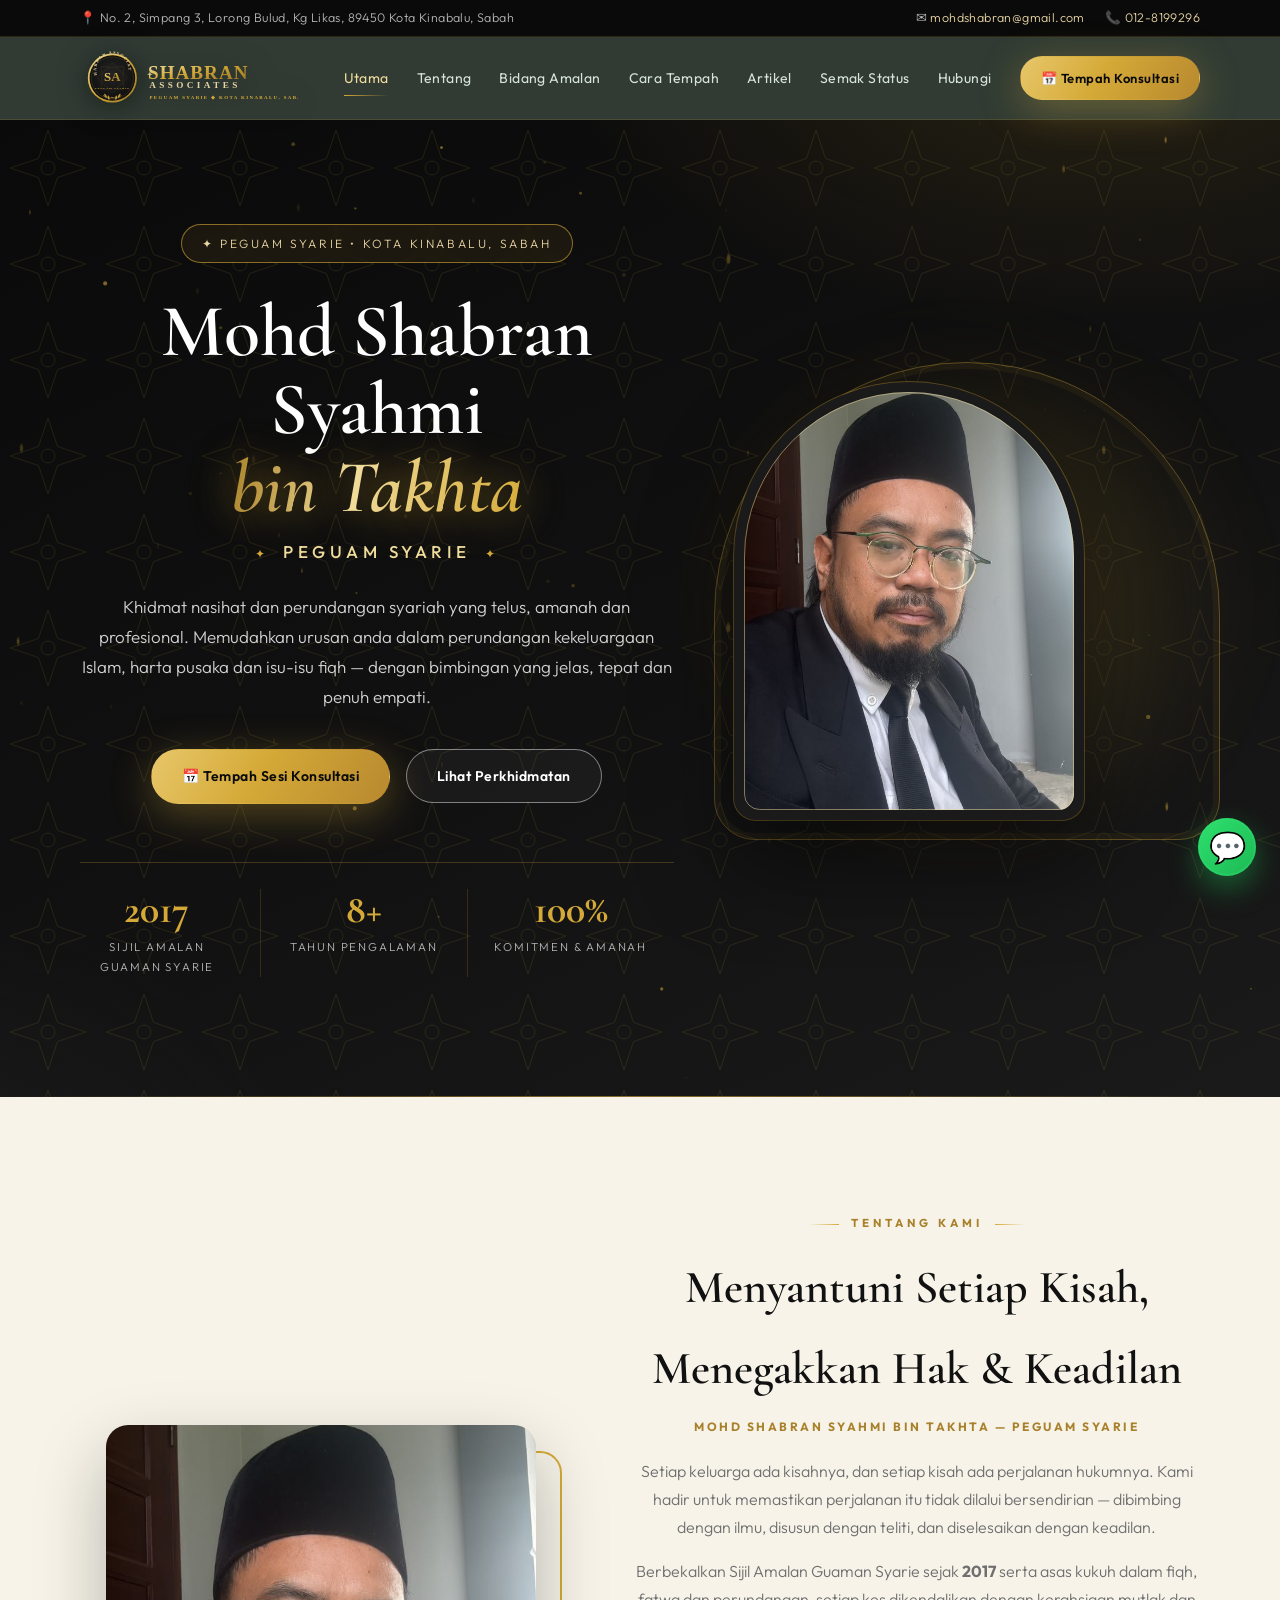
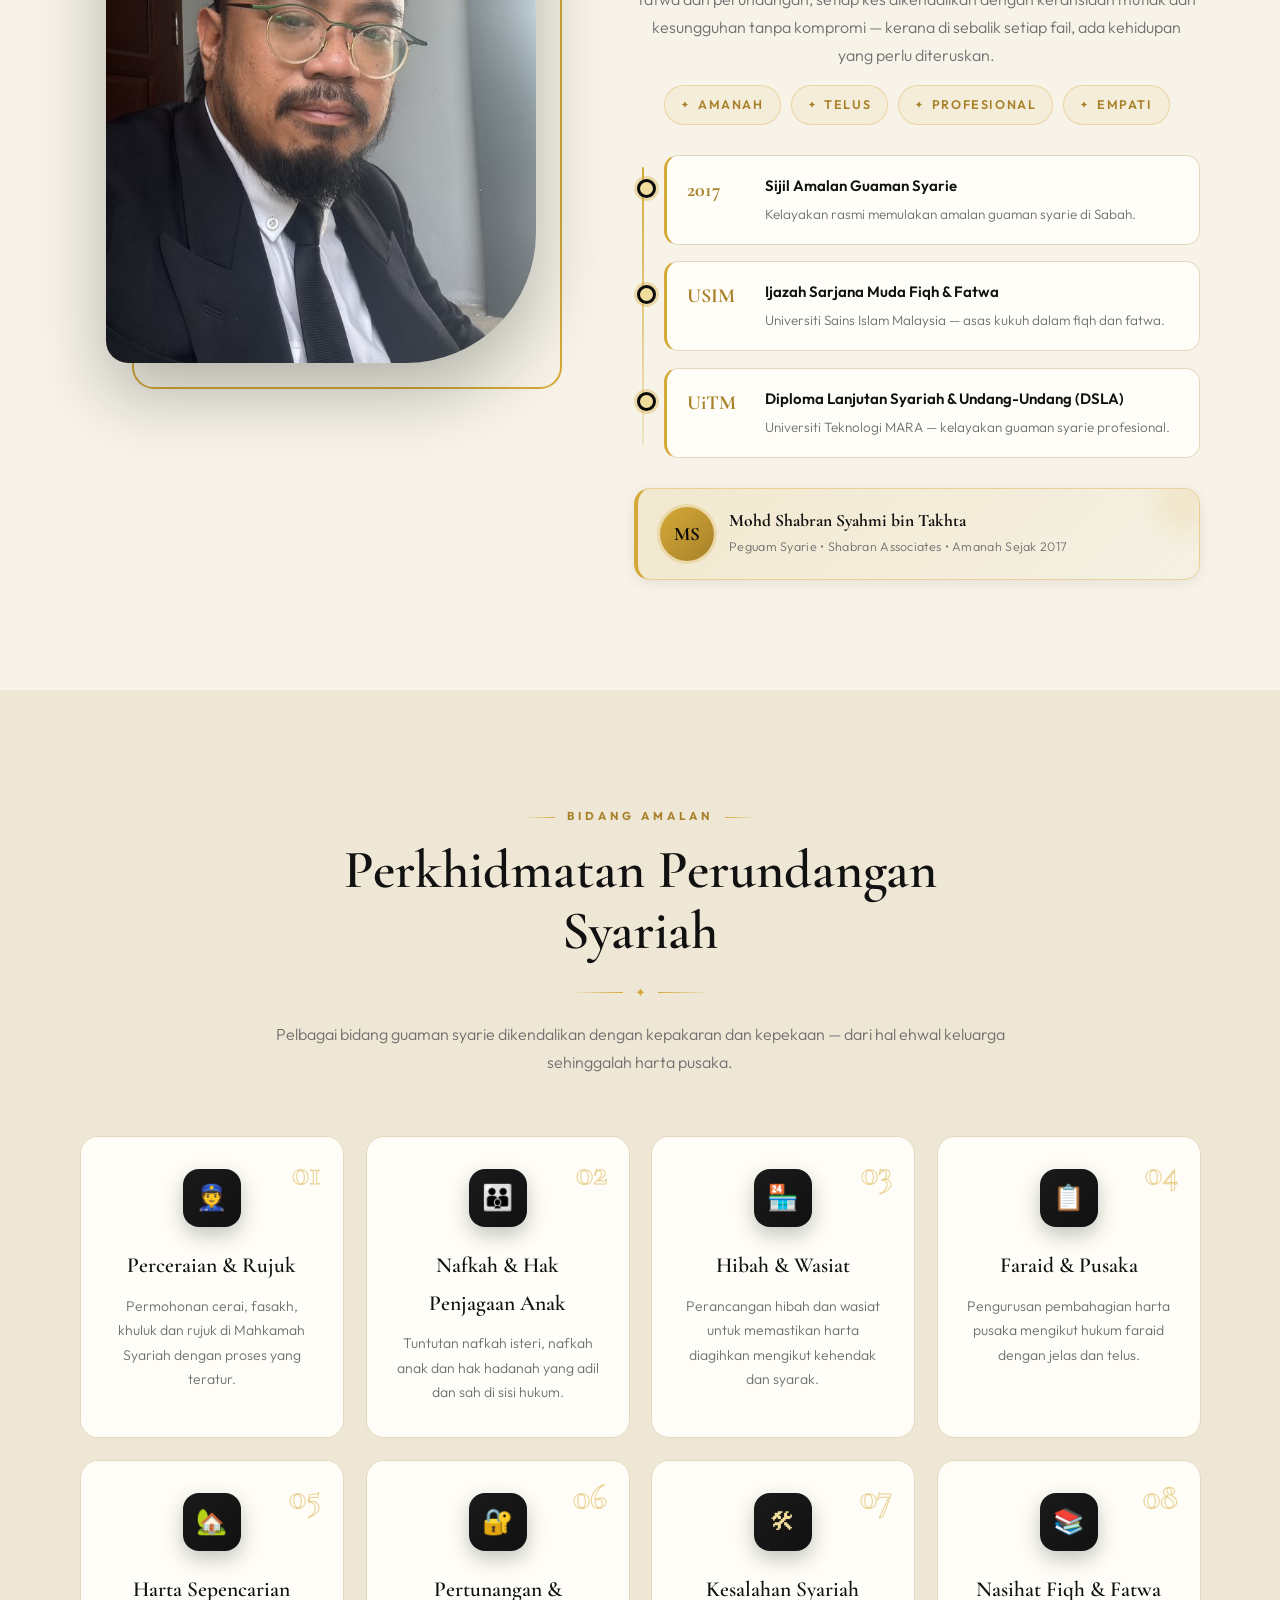
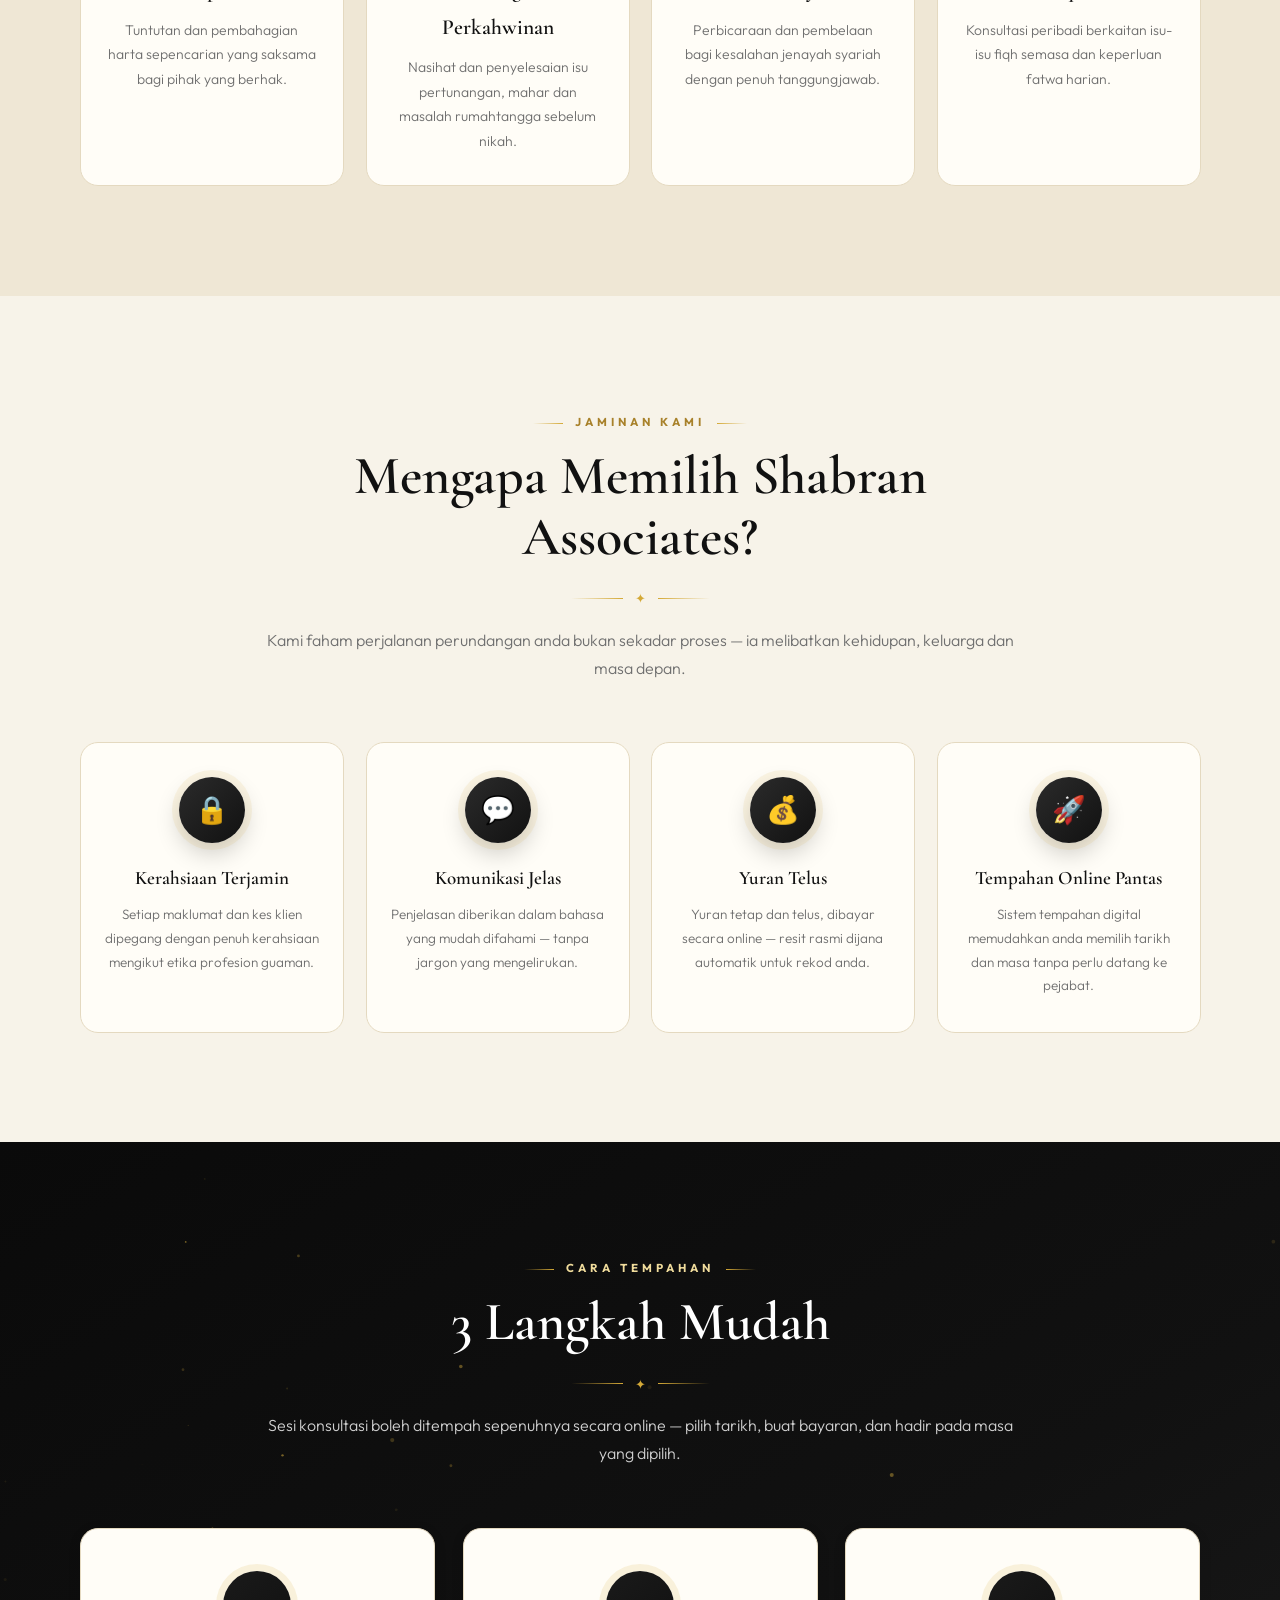
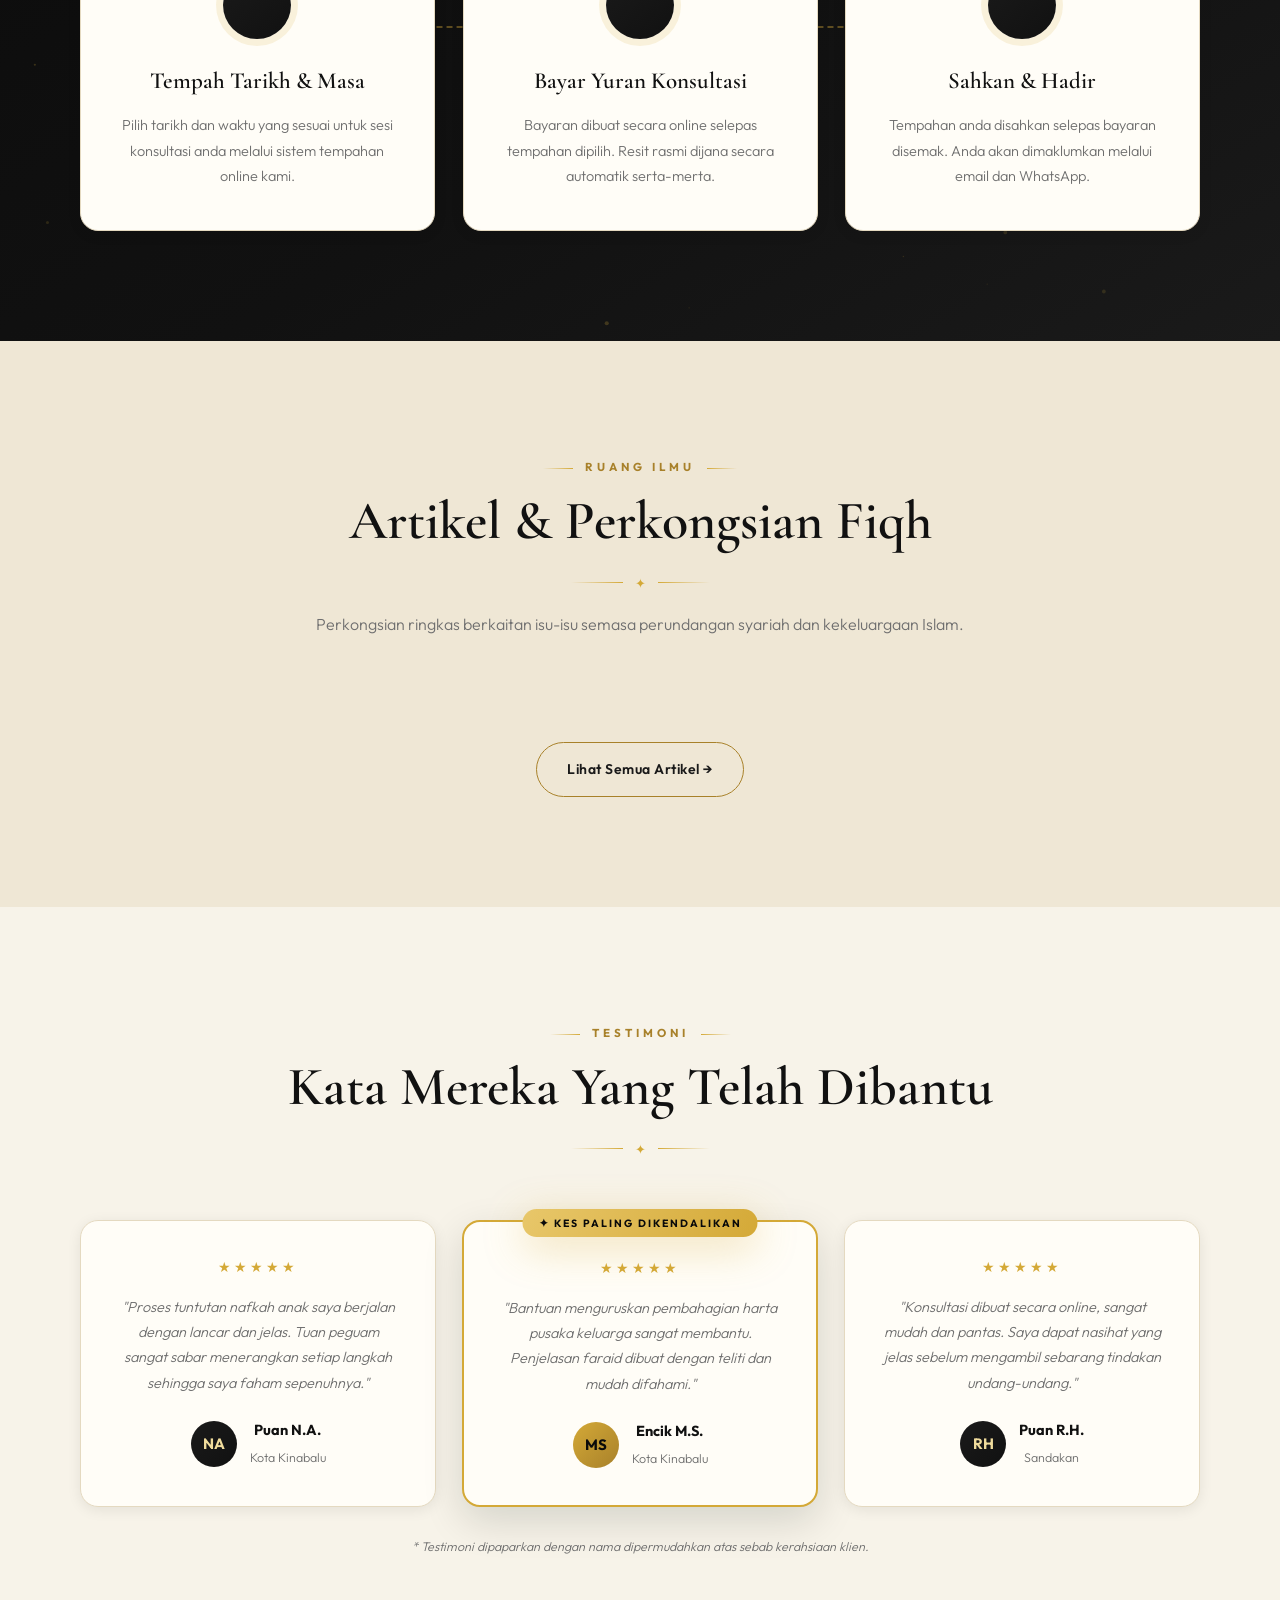
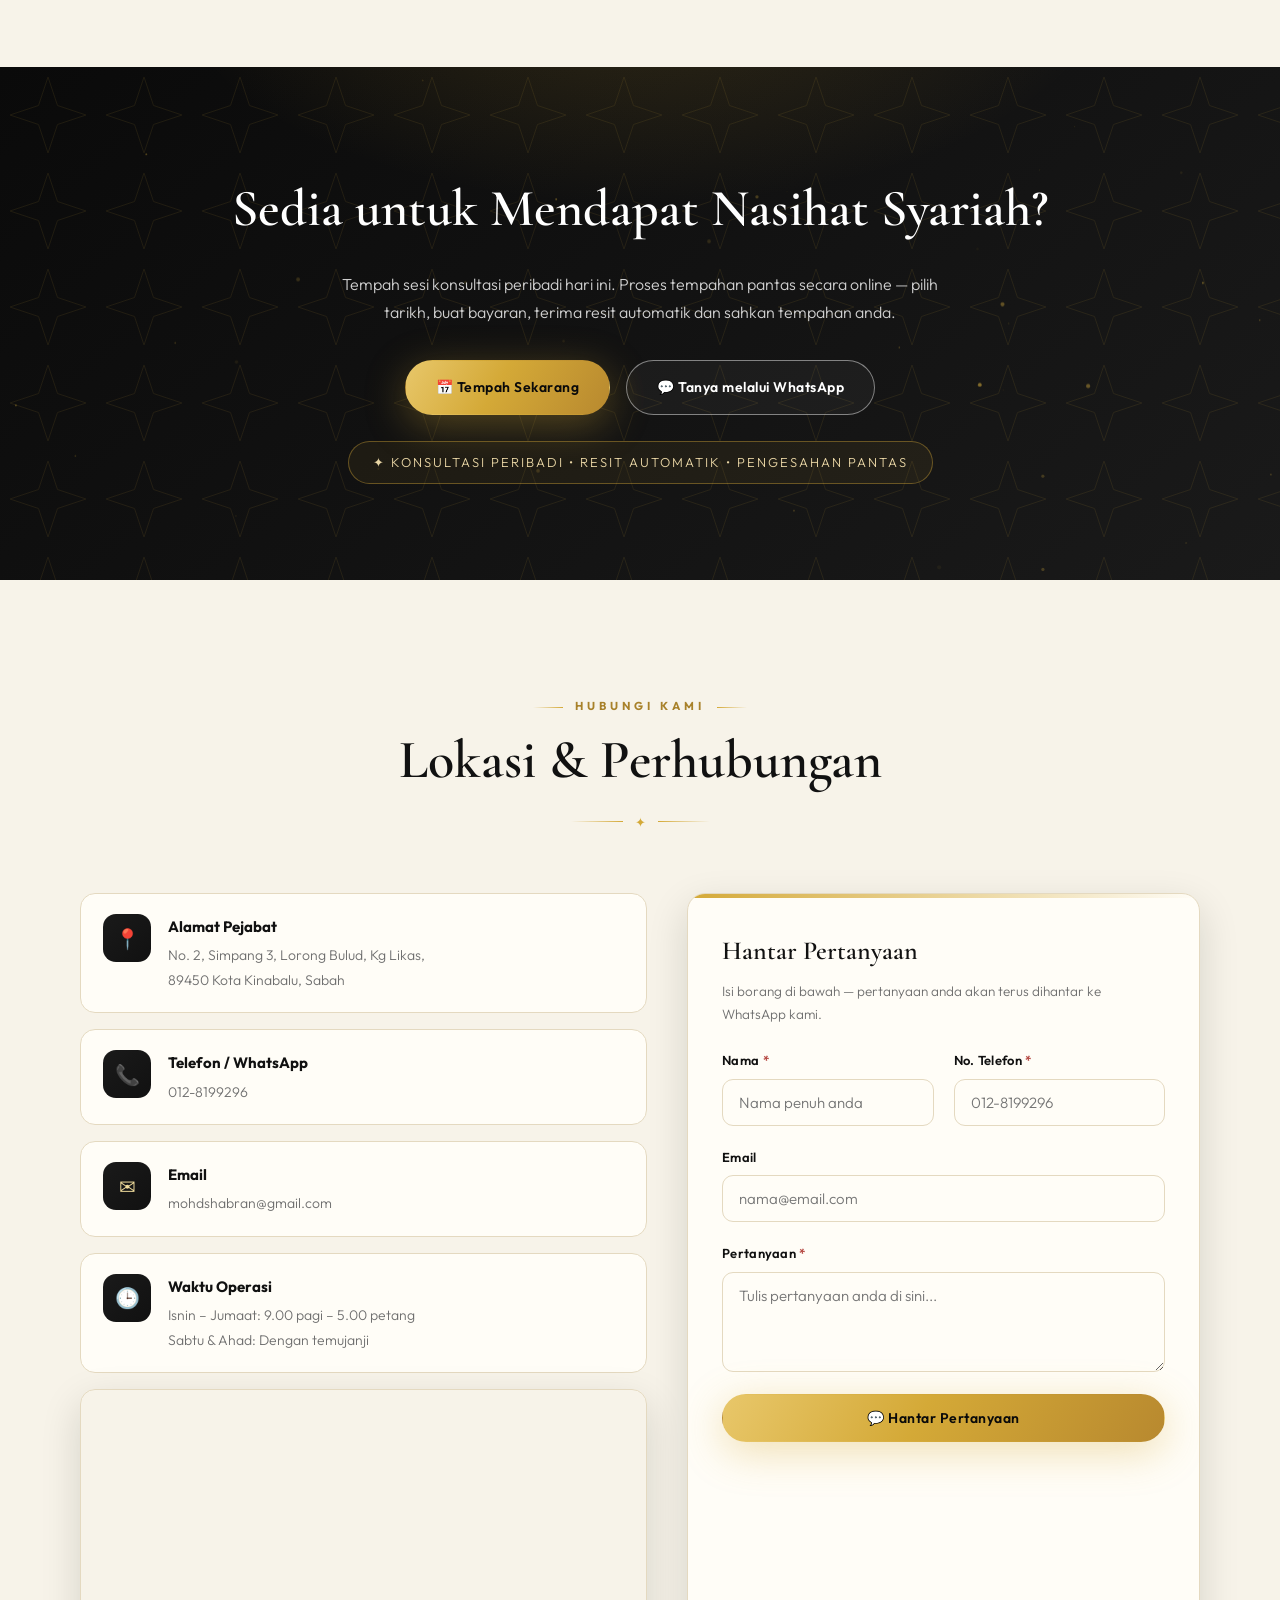
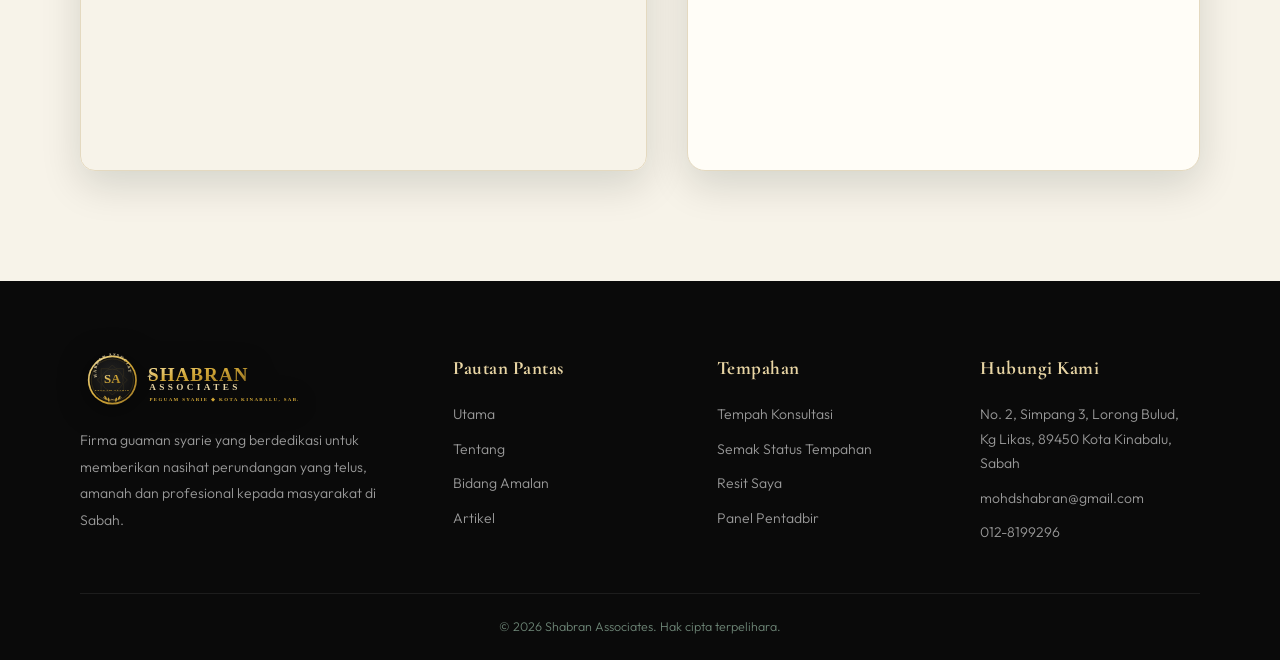
==== commit 97b7ad97: "Peta lokasi dipapar pada halaman status bila tempahan MUKTAMAD + pautan Google Maps dalam emel mukta" ====
--- a/index.html
+++ b/index.html
@@ -9,7 +9,7 @@
 <link rel="preconnect" href="https://fonts.googleapis.com">
 <link rel="preconnect" href="https://fonts.gstatic.com" crossorigin>
 <link href="https://fonts.googleapis.com/css2?family=Cormorant+Garamond:ital,wght@0,500;0,600;0,700;1,500;1,600&family=Outfit:wght@200;300;400;500;600;700&display=swap" rel="stylesheet">
-<link rel="stylesheet" href="css/style.css?v=2049">
+<link rel="stylesheet" href="css/style.css?v=2050">
 </head>
 <body>
 
@@ -414,9 +414,9 @@
   <span class="pulse"></span>&#128172;
 </a>
 
-<script src="js/config.js?v=2049"></script>
-<script src="js/main.js?v=2049"></script>
-<script src="js/luxury.js?v=2049"></script>
-<script src="js/blog.js?v=2049"></script>
+<script src="js/config.js?v=2050"></script>
+<script src="js/main.js?v=2050"></script>
+<script src="js/luxury.js?v=2050"></script>
+<script src="js/blog.js?v=2050"></script>
 </body>
 </html>
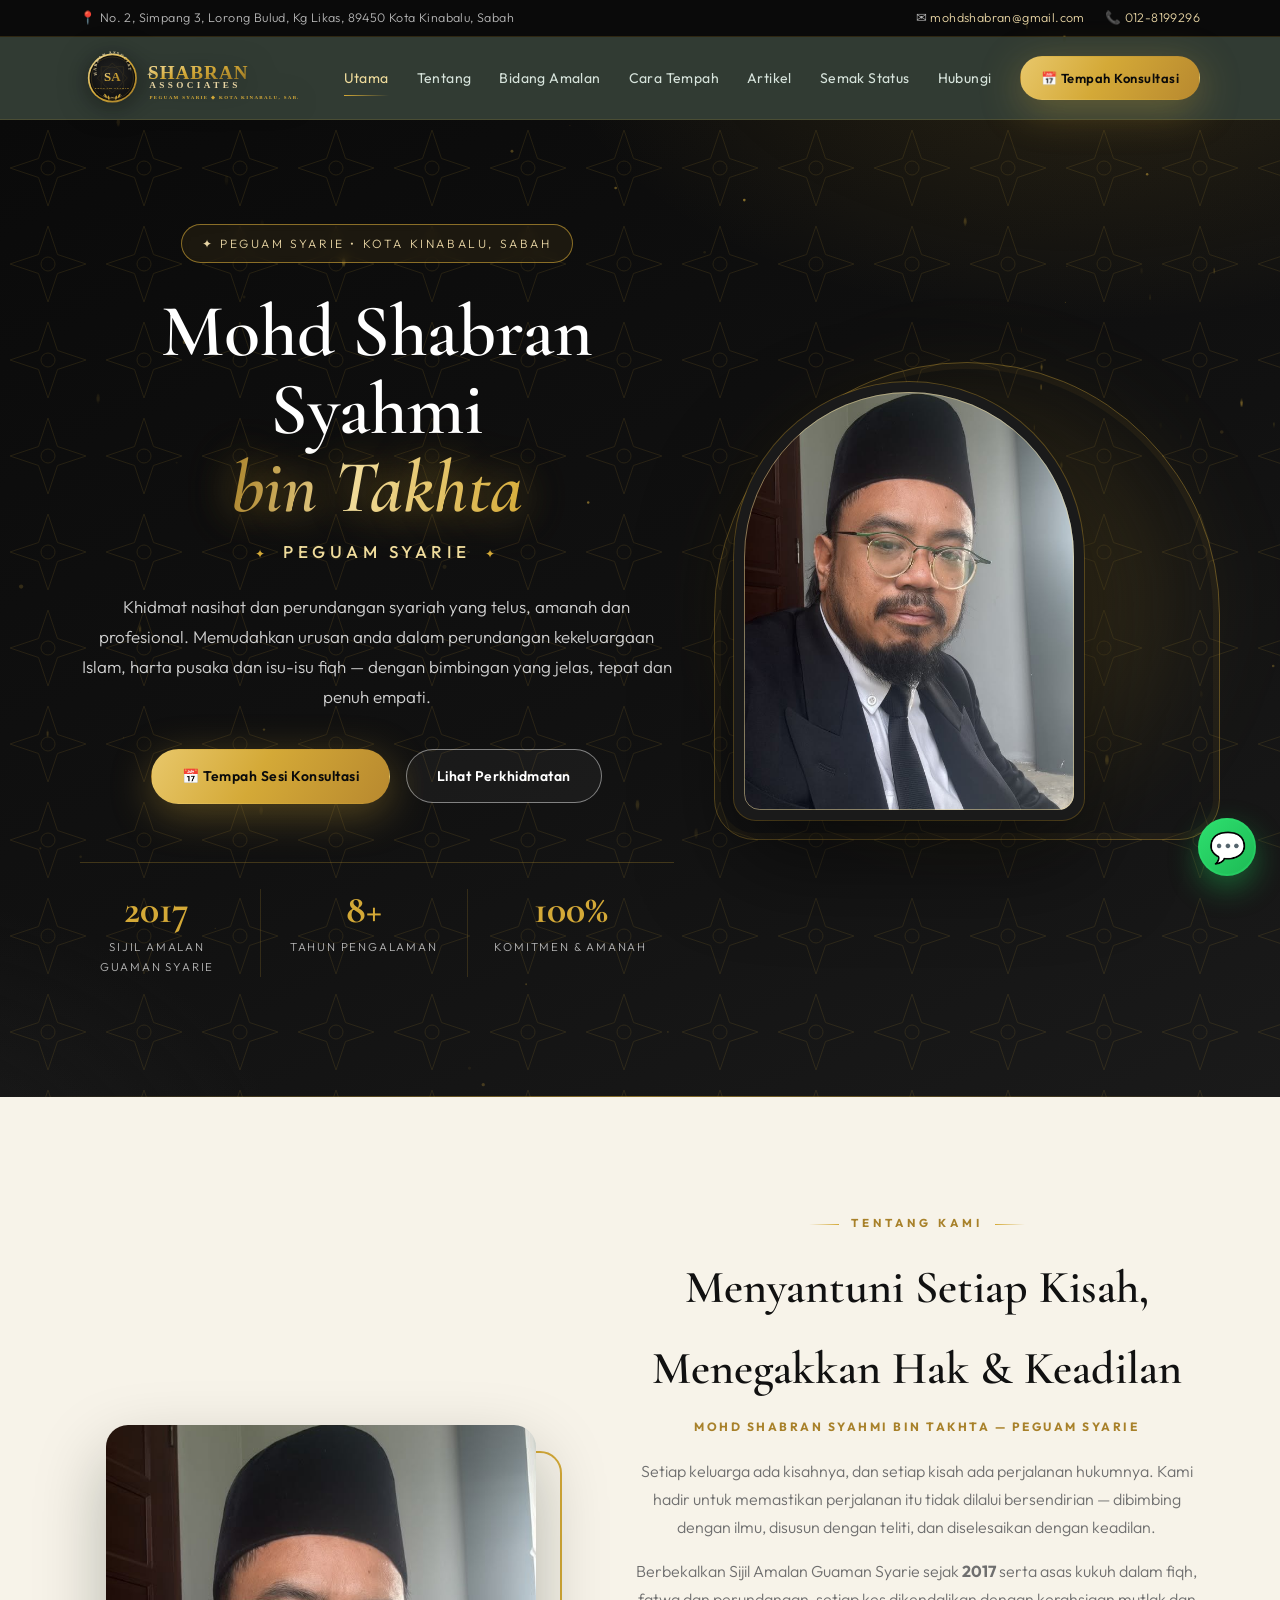
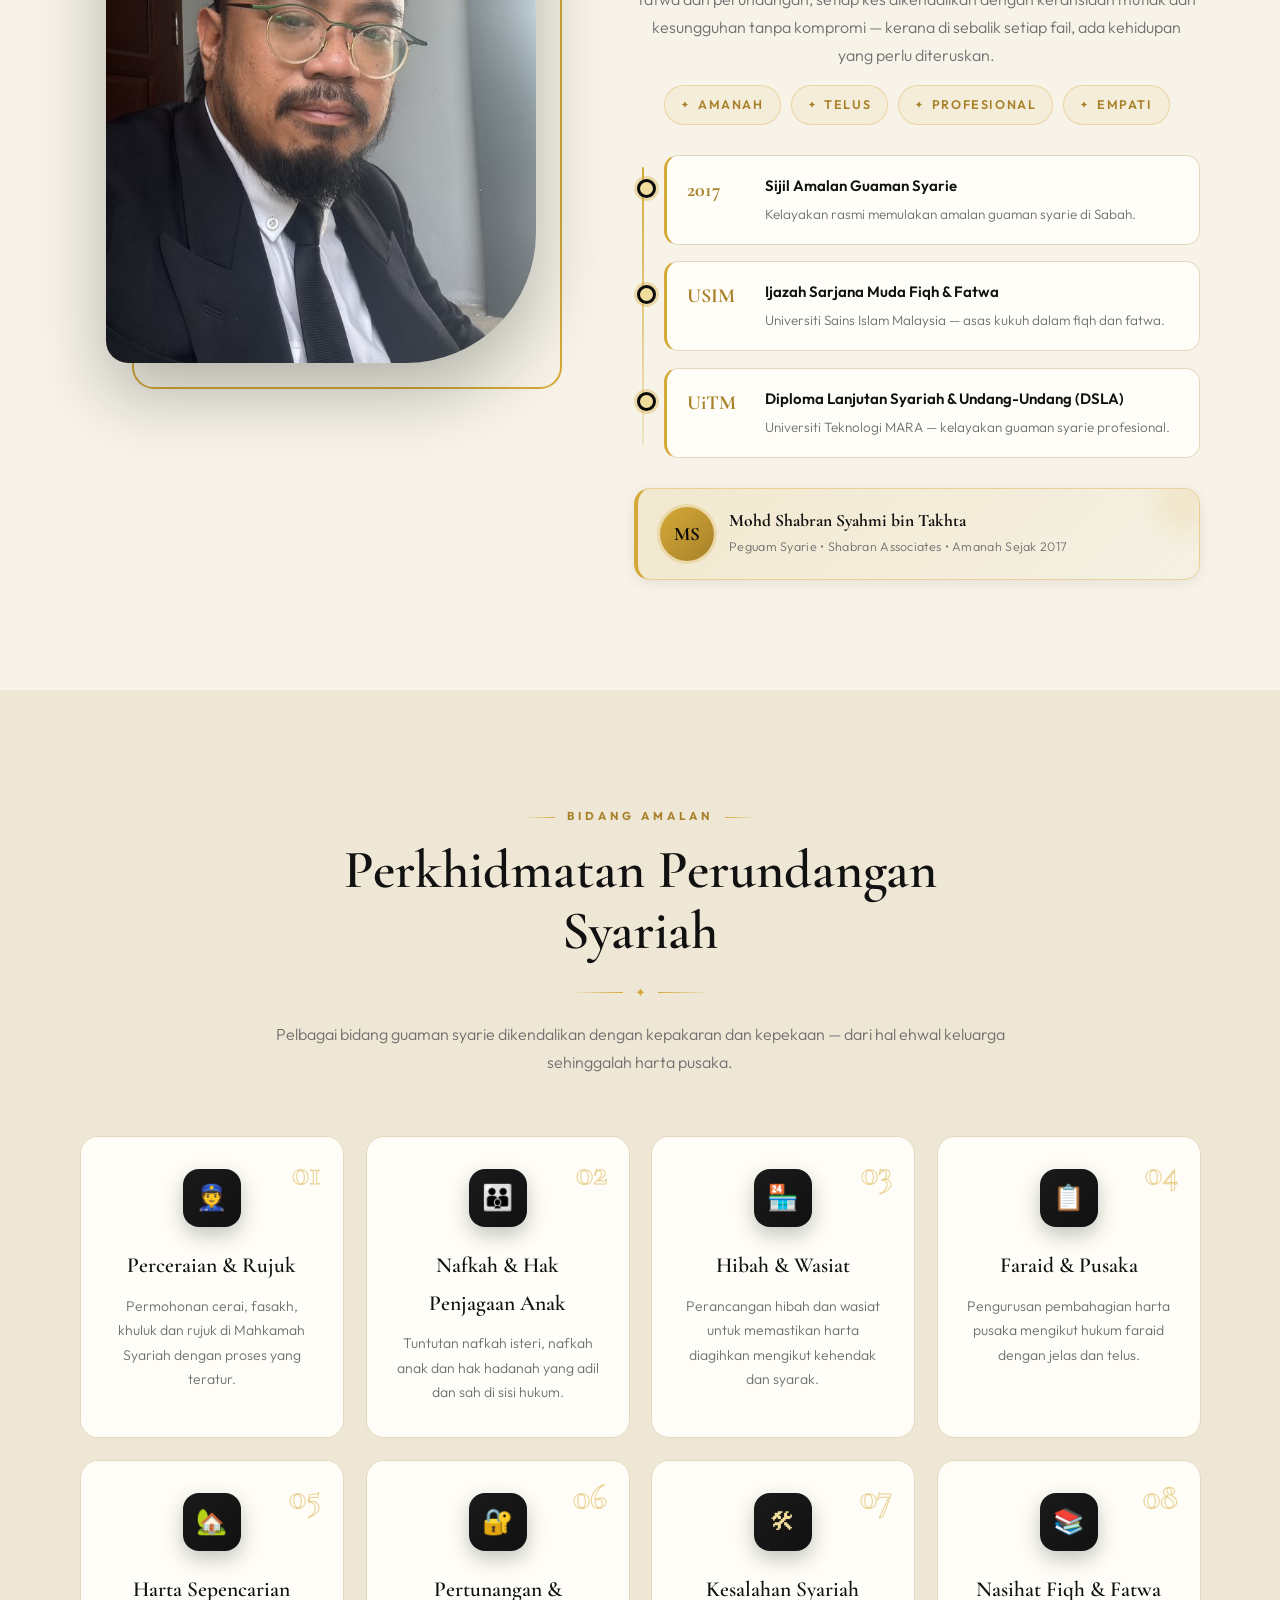
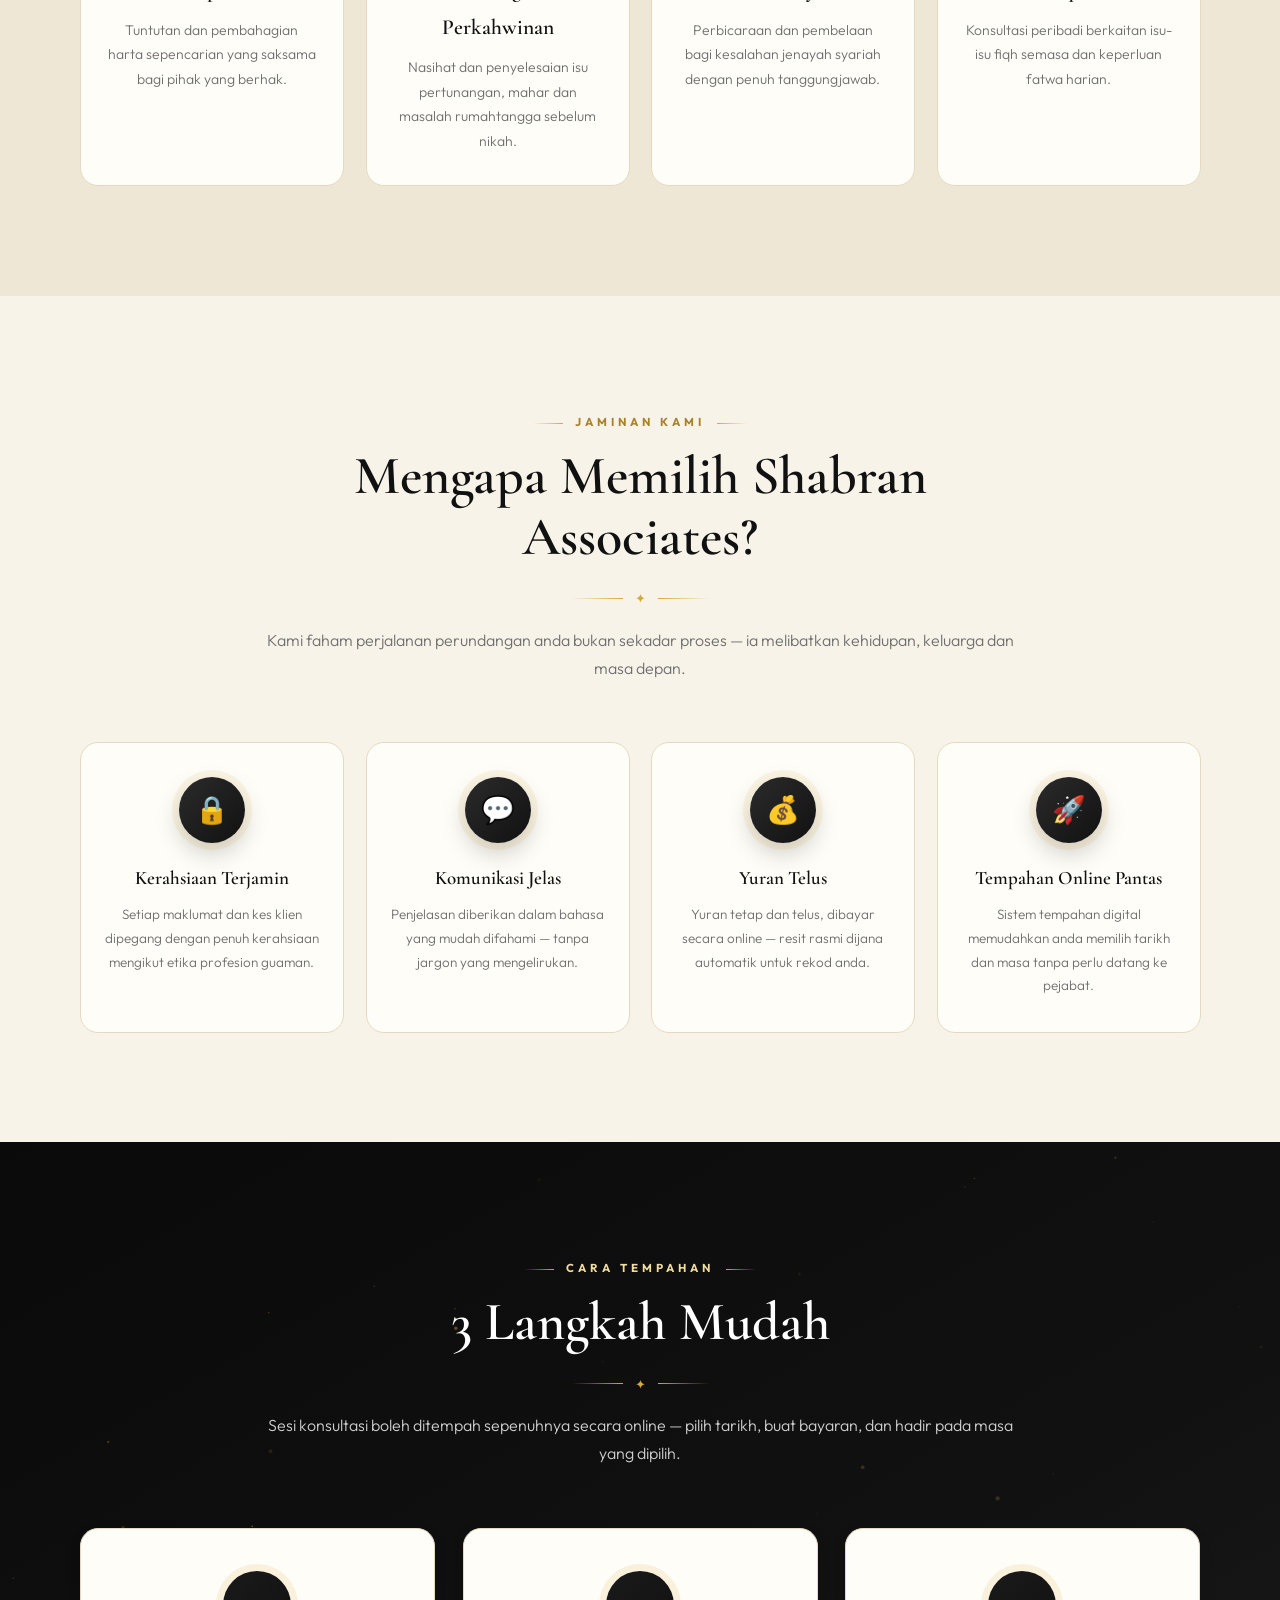
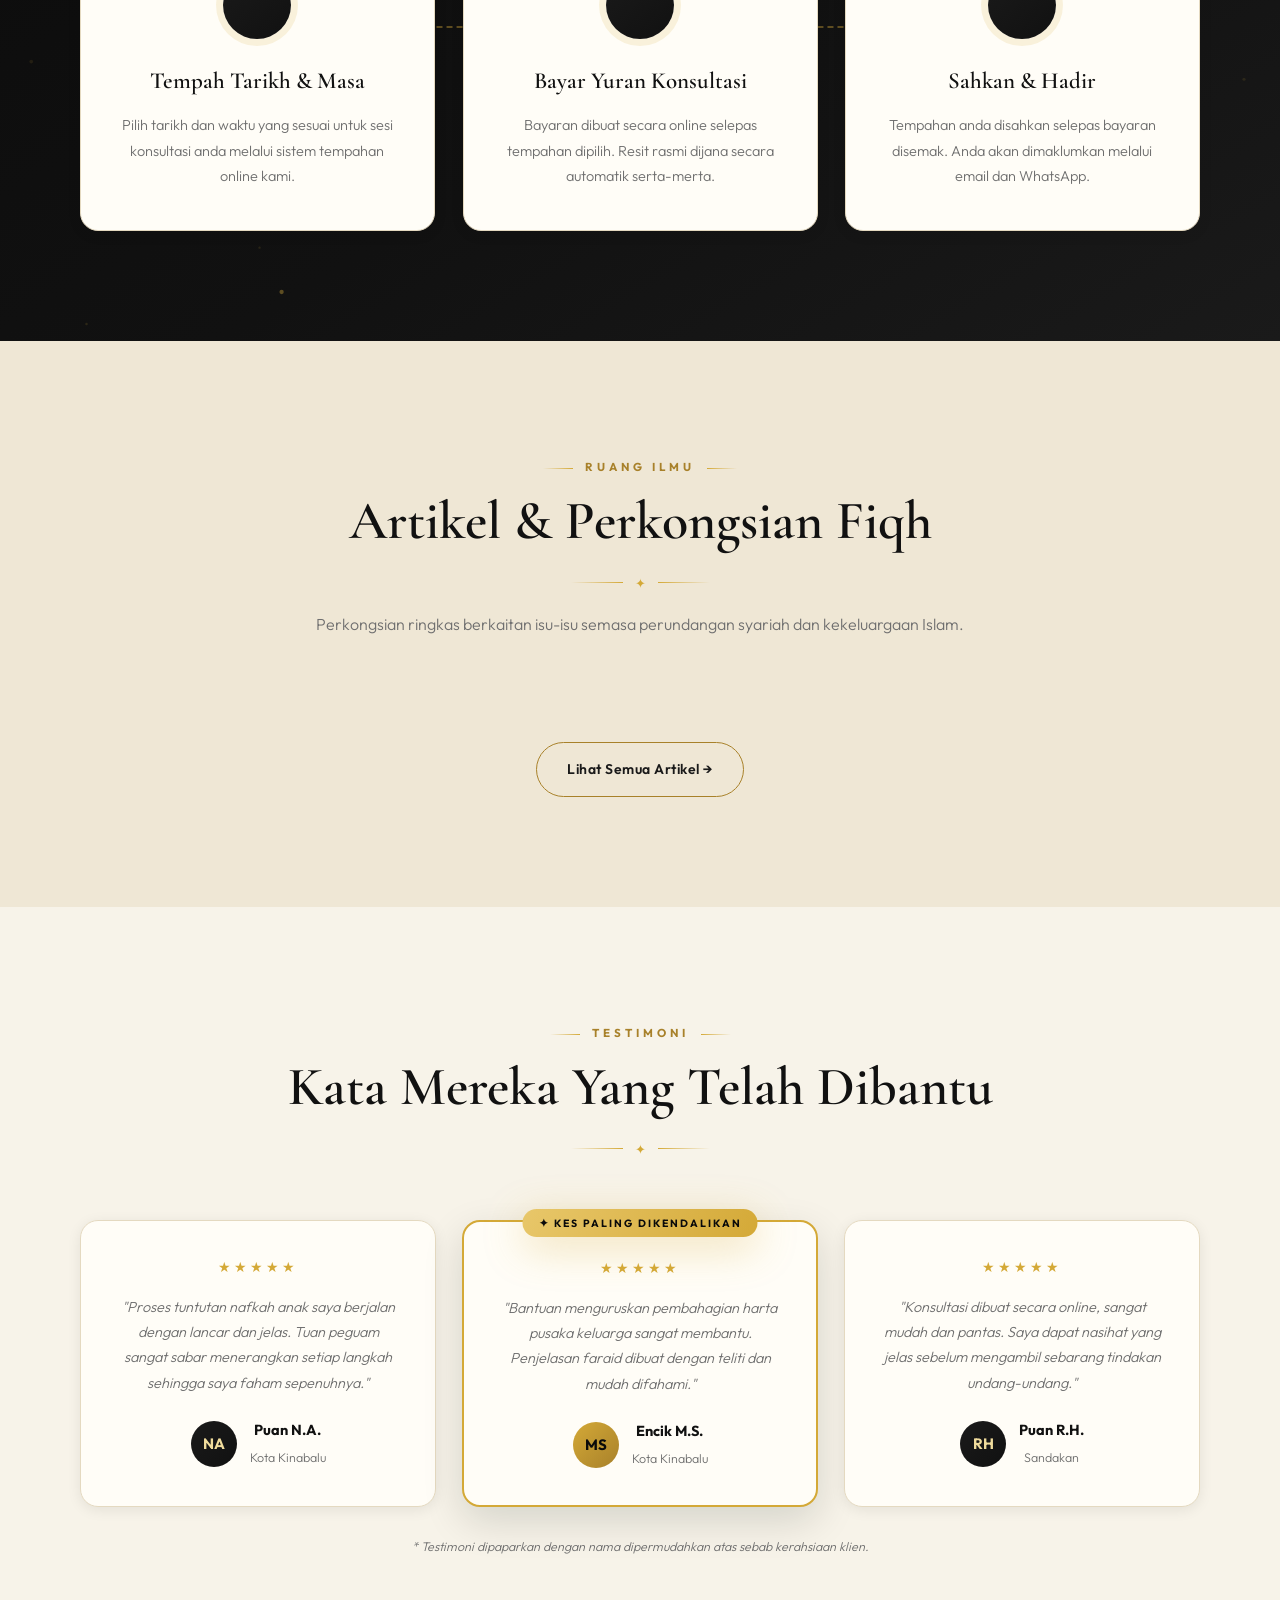
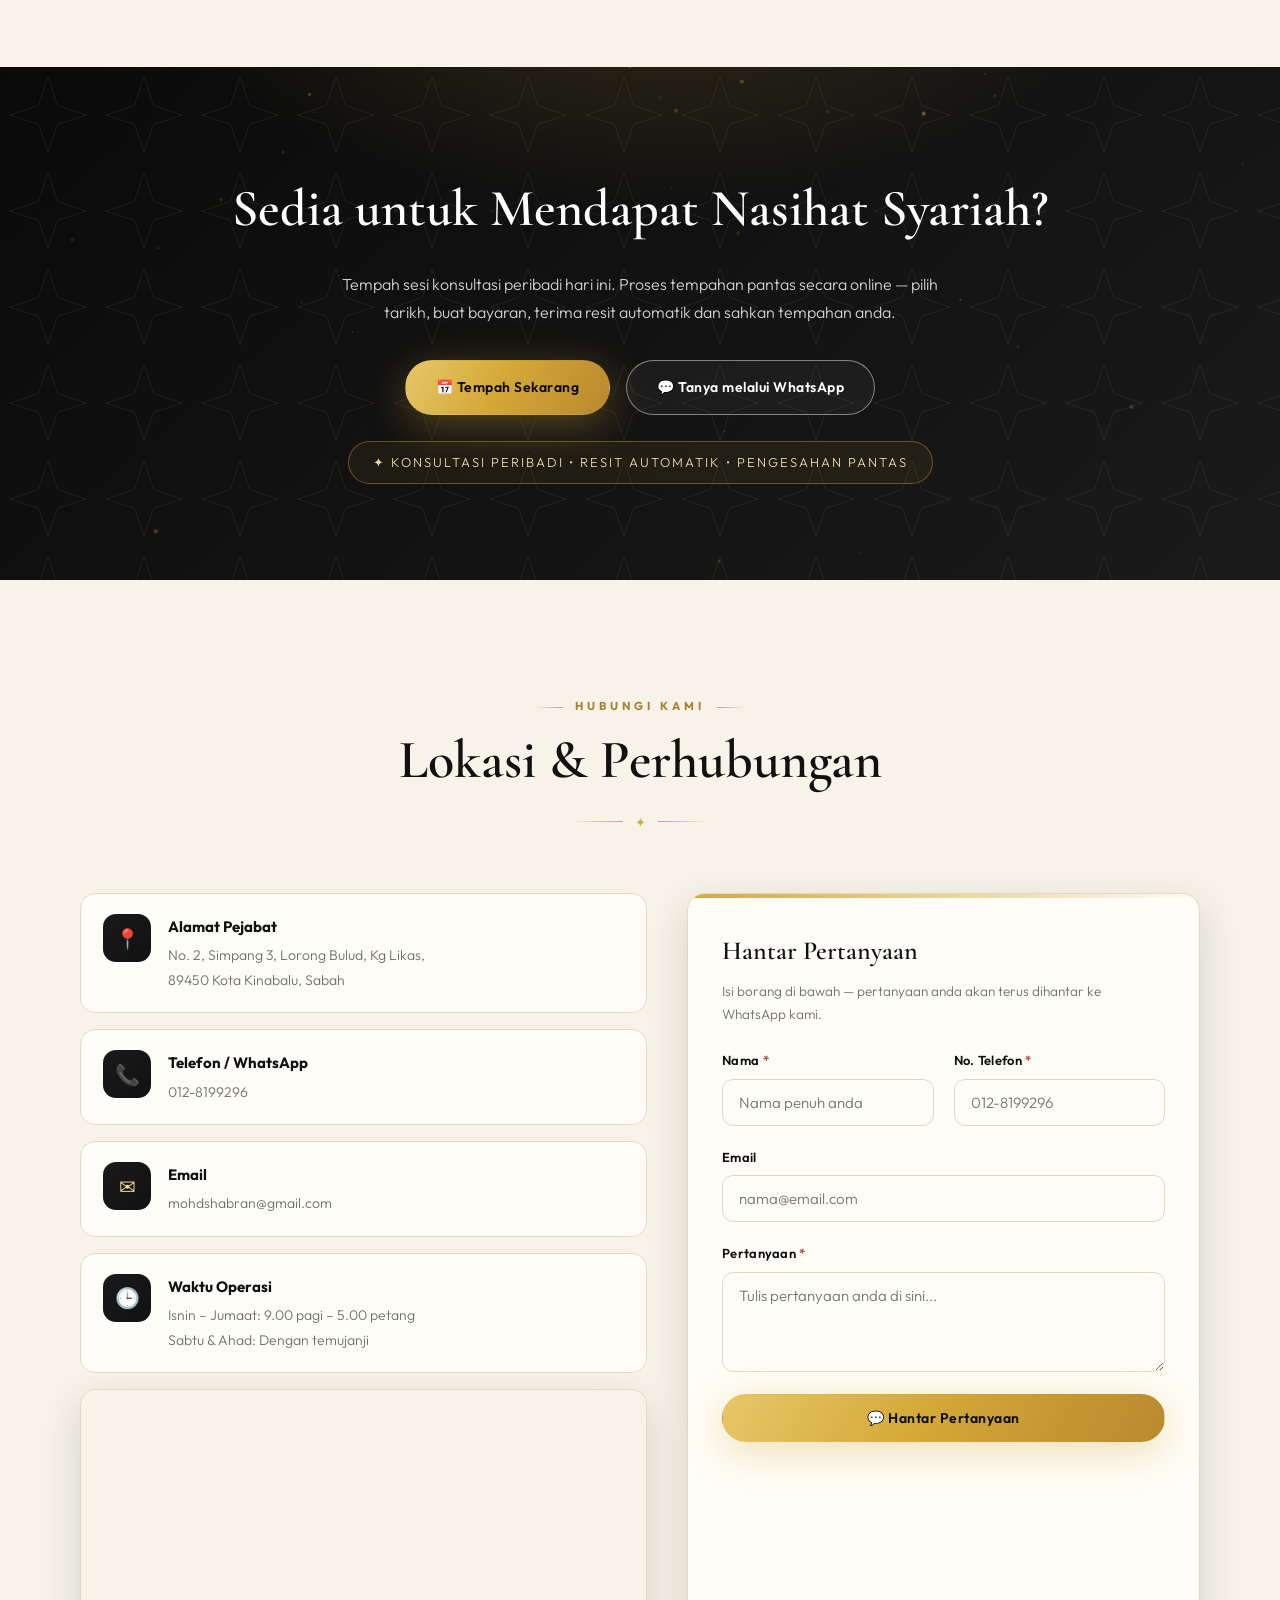
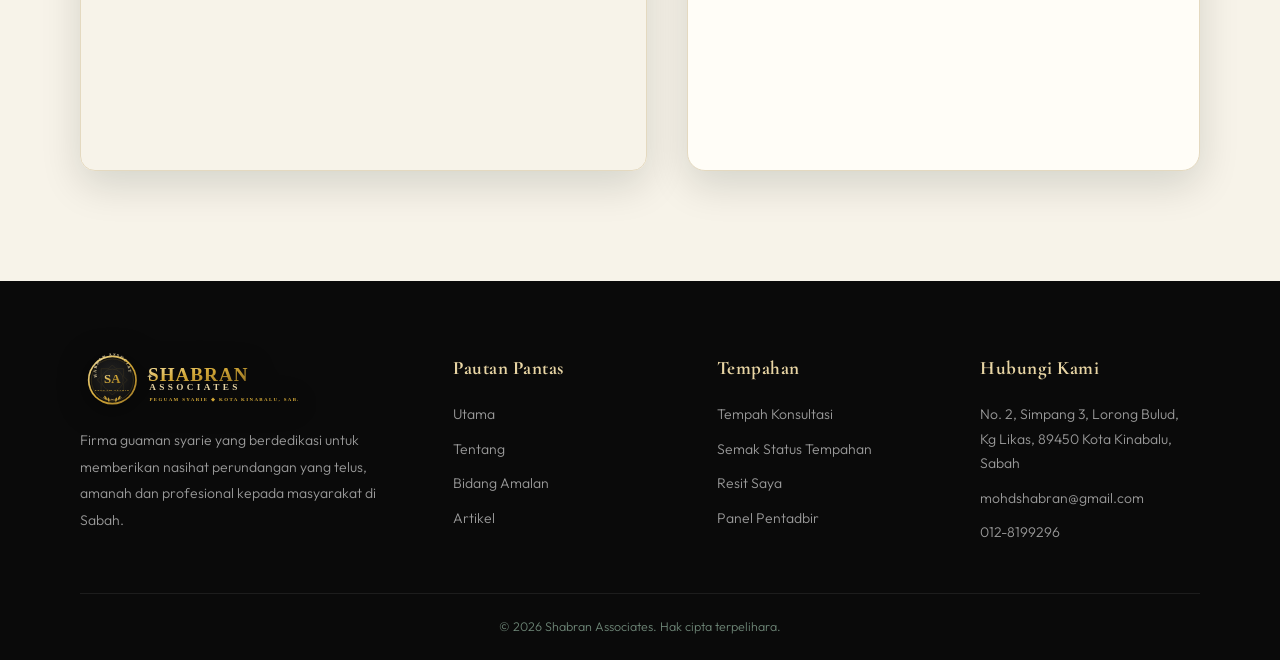
==== commit c9323eb7: "Keselamatan (anti-hack): kunci brute-force kata laluan (5 cubaan/10 min), getReceipt kini perlukan k" ====
--- a/index.html
+++ b/index.html
@@ -9,7 +9,7 @@
 <link rel="preconnect" href="https://fonts.googleapis.com">
 <link rel="preconnect" href="https://fonts.gstatic.com" crossorigin>
 <link href="https://fonts.googleapis.com/css2?family=Cormorant+Garamond:ital,wght@0,500;0,600;0,700;1,500;1,600&family=Outfit:wght@200;300;400;500;600;700&display=swap" rel="stylesheet">
-<link rel="stylesheet" href="css/style.css?v=2050">
+<link rel="stylesheet" href="css/style.css?v=2051">
 </head>
 <body>
 
@@ -414,9 +414,9 @@
   <span class="pulse"></span>&#128172;
 </a>
 
-<script src="js/config.js?v=2050"></script>
-<script src="js/main.js?v=2050"></script>
-<script src="js/luxury.js?v=2050"></script>
-<script src="js/blog.js?v=2050"></script>
+<script src="js/config.js?v=2051"></script>
+<script src="js/main.js?v=2051"></script>
+<script src="js/luxury.js?v=2051"></script>
+<script src="js/blog.js?v=2051"></script>
 </body>
 </html>
